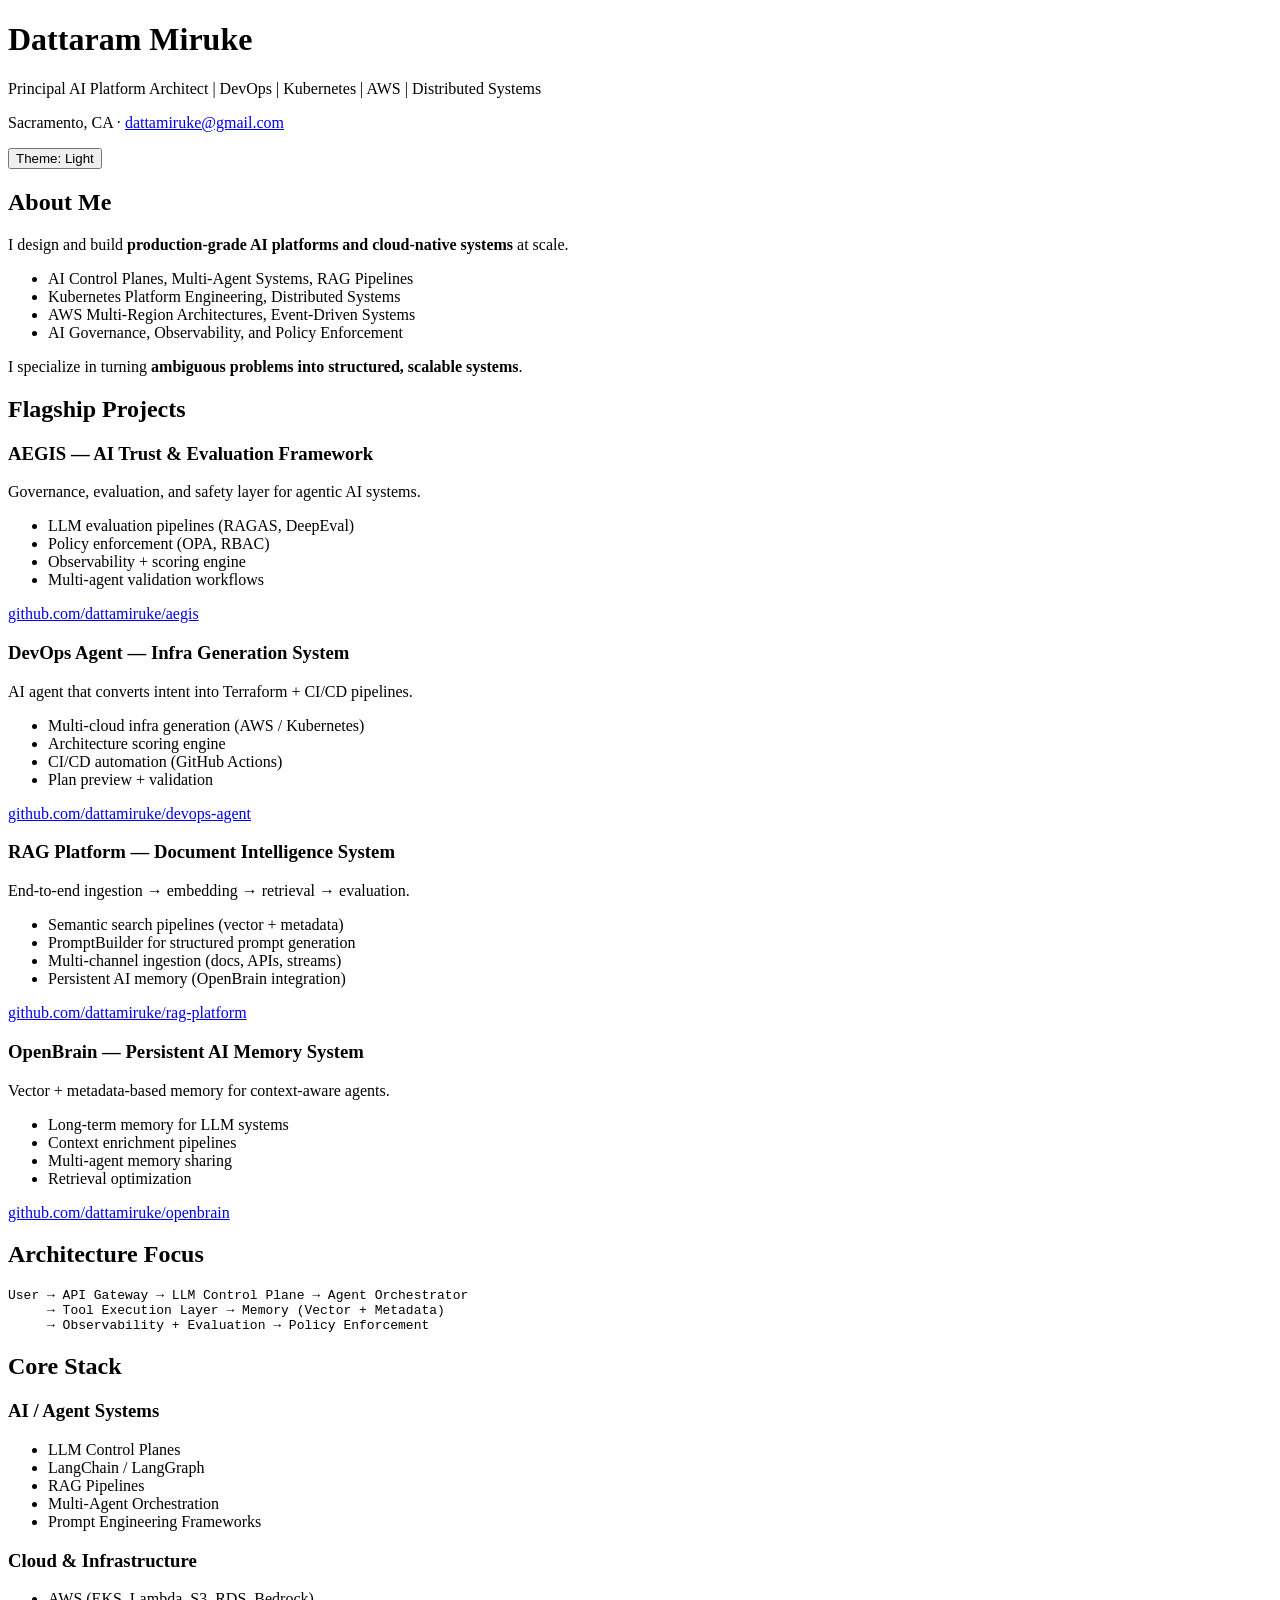
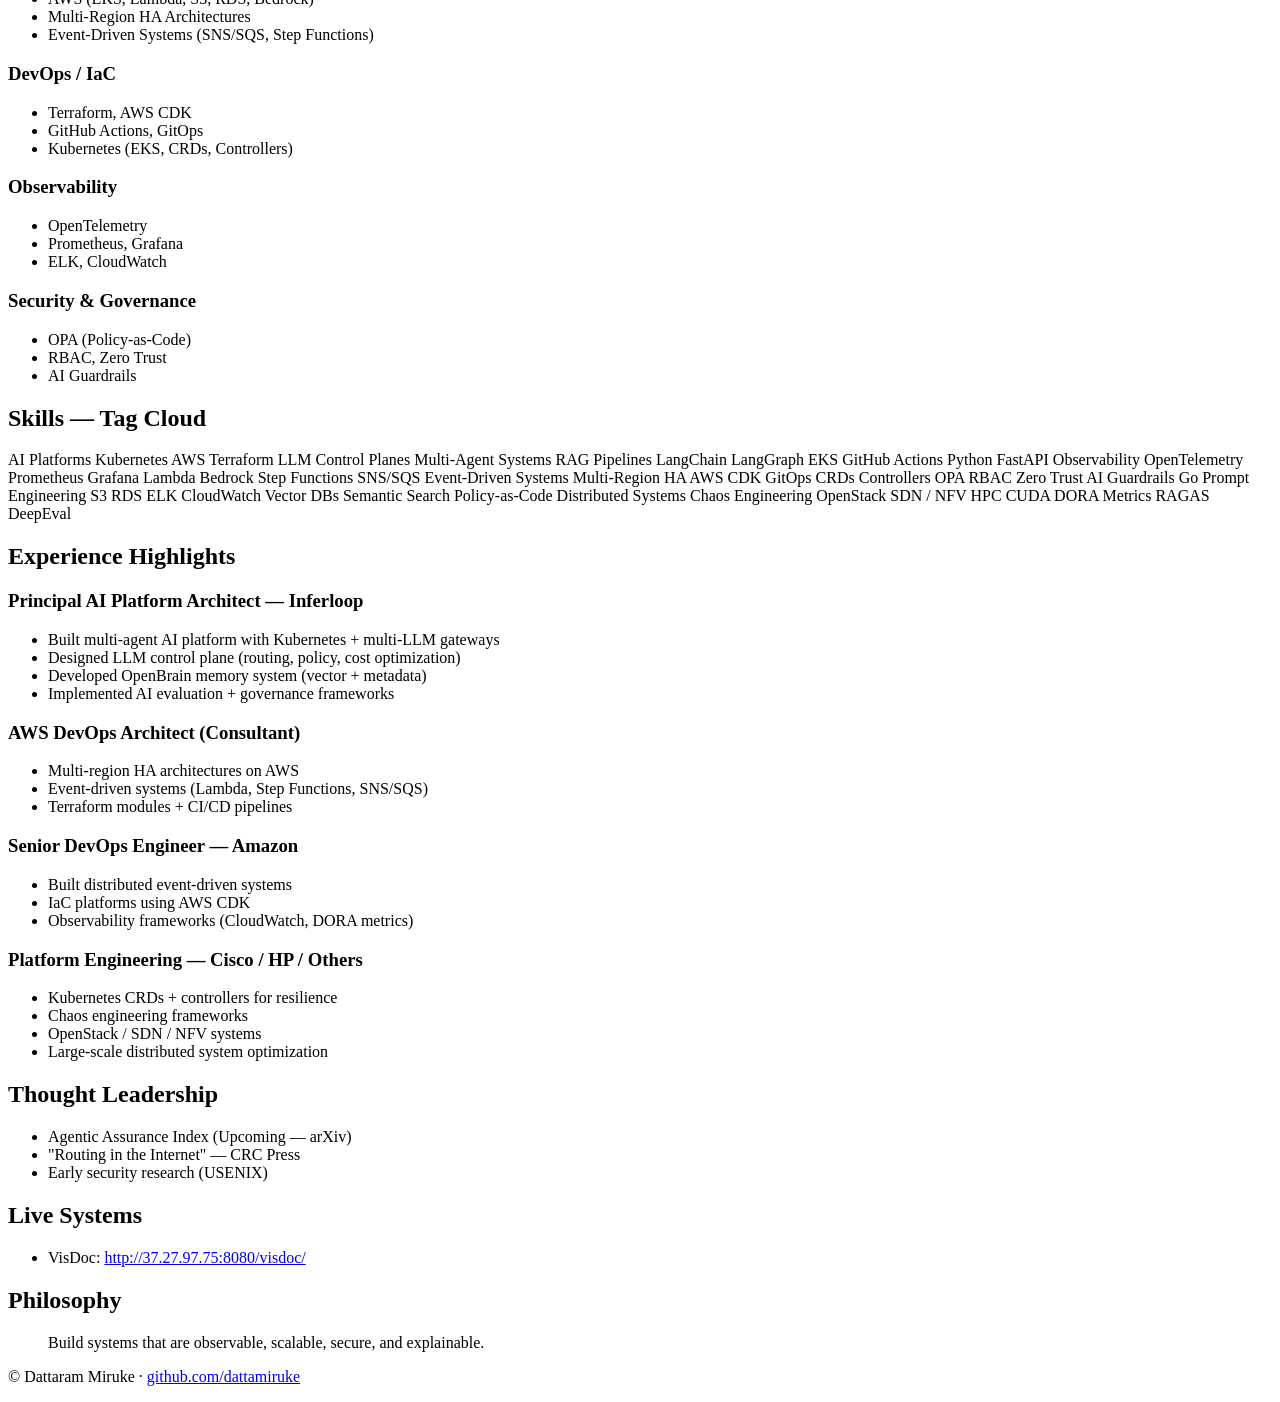
==== index.html @ d1ea4e61 "Fix GitHub username references (DattaramMiruke -> dattamiruke)" ====
<!DOCTYPE html>
<html lang="en">
<head>
  <meta charset="UTF-8">
  <meta name="viewport" content="width=device-width, initial-scale=1.0">
  <title>Dattaram Miruke — Principal AI Platform Architect</title>
  <link rel="stylesheet" href="style.css">
</head>
<body>

<header>
  <h1>Dattaram Miruke</h1>
  <p class="subtitle">Principal AI Platform Architect | DevOps | Kubernetes | AWS | Distributed Systems</p>
  <p class="meta">Sacramento, CA &middot; <a href="mailto:dattamiruke@gmail.com">dattamiruke@gmail.com</a></p>
  <button id="themeToggle" class="toggle" onclick="cycleTheme()">Theme: Light</button>
</header>

<section>
  <h2>About Me</h2>
  <p>
    I design and build <strong>production-grade AI platforms and cloud-native systems</strong> at scale.
  </p>
  <ul>
    <li>AI Control Planes, Multi-Agent Systems, RAG Pipelines</li>
    <li>Kubernetes Platform Engineering, Distributed Systems</li>
    <li>AWS Multi-Region Architectures, Event-Driven Systems</li>
    <li>AI Governance, Observability, and Policy Enforcement</li>
  </ul>
  <p>I specialize in turning <strong>ambiguous problems into structured, scalable systems</strong>.</p>
</section>

<section>
  <h2>Flagship Projects</h2>

  <article class="project">
    <h3>AEGIS — AI Trust &amp; Evaluation Framework</h3>
    <p>Governance, evaluation, and safety layer for agentic AI systems.</p>
    <ul>
      <li>LLM evaluation pipelines (RAGAS, DeepEval)</li>
      <li>Policy enforcement (OPA, RBAC)</li>
      <li>Observability + scoring engine</li>
      <li>Multi-agent validation workflows</li>
    </ul>
    <p><a href="https://github.com/dattamiruke/aegis">github.com/dattamiruke/aegis</a></p>
  </article>

  <article class="project">
    <h3>DevOps Agent — Infra Generation System</h3>
    <p>AI agent that converts intent into Terraform + CI/CD pipelines.</p>
    <ul>
      <li>Multi-cloud infra generation (AWS / Kubernetes)</li>
      <li>Architecture scoring engine</li>
      <li>CI/CD automation (GitHub Actions)</li>
      <li>Plan preview + validation</li>
    </ul>
    <p><a href="https://github.com/dattamiruke/devops-agent">github.com/dattamiruke/devops-agent</a></p>
  </article>

  <article class="project">
    <h3>RAG Platform — Document Intelligence System</h3>
    <p>End-to-end ingestion → embedding → retrieval → evaluation.</p>
    <ul>
      <li>Semantic search pipelines (vector + metadata)</li>
      <li>PromptBuilder for structured prompt generation</li>
      <li>Multi-channel ingestion (docs, APIs, streams)</li>
      <li>Persistent AI memory (OpenBrain integration)</li>
    </ul>
    <p><a href="https://github.com/dattamiruke/rag-platform">github.com/dattamiruke/rag-platform</a></p>
  </article>

  <article class="project">
    <h3>OpenBrain — Persistent AI Memory System</h3>
    <p>Vector + metadata-based memory for context-aware agents.</p>
    <ul>
      <li>Long-term memory for LLM systems</li>
      <li>Context enrichment pipelines</li>
      <li>Multi-agent memory sharing</li>
      <li>Retrieval optimization</li>
    </ul>
    <p><a href="https://github.com/dattamiruke/openbrain">github.com/dattamiruke/openbrain</a></p>
  </article>
</section>

<section>
  <h2>Architecture Focus</h2>
<pre>
User → API Gateway → LLM Control Plane → Agent Orchestrator
     → Tool Execution Layer → Memory (Vector + Metadata)
     → Observability + Evaluation → Policy Enforcement
</pre>
</section>

<section>
  <h2>Core Stack</h2>

  <h3>AI / Agent Systems</h3>
  <ul>
    <li>LLM Control Planes</li>
    <li>LangChain / LangGraph</li>
    <li>RAG Pipelines</li>
    <li>Multi-Agent Orchestration</li>
    <li>Prompt Engineering Frameworks</li>
  </ul>

  <h3>Cloud &amp; Infrastructure</h3>
  <ul>
    <li>AWS (EKS, Lambda, S3, RDS, Bedrock)</li>
    <li>Multi-Region HA Architectures</li>
    <li>Event-Driven Systems (SNS/SQS, Step Functions)</li>
  </ul>

  <h3>DevOps / IaC</h3>
  <ul>
    <li>Terraform, AWS CDK</li>
    <li>GitHub Actions, GitOps</li>
    <li>Kubernetes (EKS, CRDs, Controllers)</li>
  </ul>

  <h3>Observability</h3>
  <ul>
    <li>OpenTelemetry</li>
    <li>Prometheus, Grafana</li>
    <li>ELK, CloudWatch</li>
  </ul>

  <h3>Security &amp; Governance</h3>
  <ul>
    <li>OPA (Policy-as-Code)</li>
    <li>RBAC, Zero Trust</li>
    <li>AI Guardrails</li>
  </ul>
</section>

<section>
  <h2>Skills &mdash; Tag Cloud</h2>
  <div class="tag-cloud">
    <span class="tag tag-xl">AI Platforms</span>
    <span class="tag tag-xl">Kubernetes</span>
    <span class="tag tag-xl">AWS</span>
    <span class="tag tag-xl">Terraform</span>
    <span class="tag tag-xl">LLM Control Planes</span>

    <span class="tag tag-lg">Multi-Agent Systems</span>
    <span class="tag tag-lg">RAG Pipelines</span>
    <span class="tag tag-lg">LangChain</span>
    <span class="tag tag-lg">LangGraph</span>
    <span class="tag tag-lg">EKS</span>
    <span class="tag tag-lg">GitHub Actions</span>
    <span class="tag tag-lg">Python</span>
    <span class="tag tag-lg">FastAPI</span>
    <span class="tag tag-lg">Observability</span>
    <span class="tag tag-lg">OpenTelemetry</span>

    <span class="tag tag-md">Prometheus</span>
    <span class="tag tag-md">Grafana</span>
    <span class="tag tag-md">Lambda</span>
    <span class="tag tag-md">Bedrock</span>
    <span class="tag tag-md">Step Functions</span>
    <span class="tag tag-md">SNS/SQS</span>
    <span class="tag tag-md">Event-Driven Systems</span>
    <span class="tag tag-md">Multi-Region HA</span>
    <span class="tag tag-md">AWS CDK</span>
    <span class="tag tag-md">GitOps</span>
    <span class="tag tag-md">CRDs</span>
    <span class="tag tag-md">Controllers</span>
    <span class="tag tag-md">OPA</span>
    <span class="tag tag-md">RBAC</span>
    <span class="tag tag-md">Zero Trust</span>
    <span class="tag tag-md">AI Guardrails</span>
    <span class="tag tag-md">Go</span>
    <span class="tag tag-md">Prompt Engineering</span>

    <span class="tag tag-sm">S3</span>
    <span class="tag tag-sm">RDS</span>
    <span class="tag tag-sm">ELK</span>
    <span class="tag tag-sm">CloudWatch</span>
    <span class="tag tag-sm">Vector DBs</span>
    <span class="tag tag-sm">Semantic Search</span>
    <span class="tag tag-sm">Policy-as-Code</span>
    <span class="tag tag-sm">Distributed Systems</span>
    <span class="tag tag-sm">Chaos Engineering</span>
    <span class="tag tag-sm">OpenStack</span>
    <span class="tag tag-sm">SDN / NFV</span>
    <span class="tag tag-sm">HPC</span>
    <span class="tag tag-sm">CUDA</span>
    <span class="tag tag-sm">DORA Metrics</span>
    <span class="tag tag-sm">RAGAS</span>
    <span class="tag tag-sm">DeepEval</span>
  </div>
</section>

<section>
  <h2>Experience Highlights</h2>

  <h3>Principal AI Platform Architect — Inferloop</h3>
  <ul>
    <li>Built multi-agent AI platform with Kubernetes + multi-LLM gateways</li>
    <li>Designed LLM control plane (routing, policy, cost optimization)</li>
    <li>Developed OpenBrain memory system (vector + metadata)</li>
    <li>Implemented AI evaluation + governance frameworks</li>
  </ul>

  <h3>AWS DevOps Architect (Consultant)</h3>
  <ul>
    <li>Multi-region HA architectures on AWS</li>
    <li>Event-driven systems (Lambda, Step Functions, SNS/SQS)</li>
    <li>Terraform modules + CI/CD pipelines</li>
  </ul>

  <h3>Senior DevOps Engineer — Amazon</h3>
  <ul>
    <li>Built distributed event-driven systems</li>
    <li>IaC platforms using AWS CDK</li>
    <li>Observability frameworks (CloudWatch, DORA metrics)</li>
  </ul>

  <h3>Platform Engineering — Cisco / HP / Others</h3>
  <ul>
    <li>Kubernetes CRDs + controllers for resilience</li>
    <li>Chaos engineering frameworks</li>
    <li>OpenStack / SDN / NFV systems</li>
    <li>Large-scale distributed system optimization</li>
  </ul>
</section>

<section>
  <h2>Thought Leadership</h2>
  <ul>
    <li>Agentic Assurance Index (Upcoming — arXiv)</li>
    <li>"Routing in the Internet" — CRC Press</li>
    <li>Early security research (USENIX)</li>
  </ul>
</section>

<section>
  <h2>Live Systems</h2>
  <ul>
    <li>VisDoc: <a href="http://37.27.97.75:8080/visdoc/" target="_blank" rel="noopener">http://37.27.97.75:8080/visdoc/</a></li>
  </ul>
</section>

<section>
  <h2>Philosophy</h2>
  <blockquote>
    Build systems that are observable, scalable, secure, and explainable.
  </blockquote>
</section>

<footer>
  <p>&copy; Dattaram Miruke &middot; <a href="https://github.com/dattamiruke">github.com/dattamiruke</a></p>
</footer>

<script>
  const themes = ["light", "white", "dark"];
  const labels = { light: "Theme: Light", white: "Theme: White", dark: "Theme: Dark" };
  let idx = 0;

  function applyTheme(name) {
    document.body.classList.remove("theme-light", "theme-white", "theme-dark", "dark");
    document.body.classList.add("theme-" + name);
    if (name === "dark") document.body.classList.add("dark");
    document.getElementById("themeToggle").textContent = labels[name];
  }

  function cycleTheme() {
    idx = (idx + 1) % themes.length;
    applyTheme(themes[idx]);
  }

  applyTheme(themes[idx]);
</script>

</body>
</html>
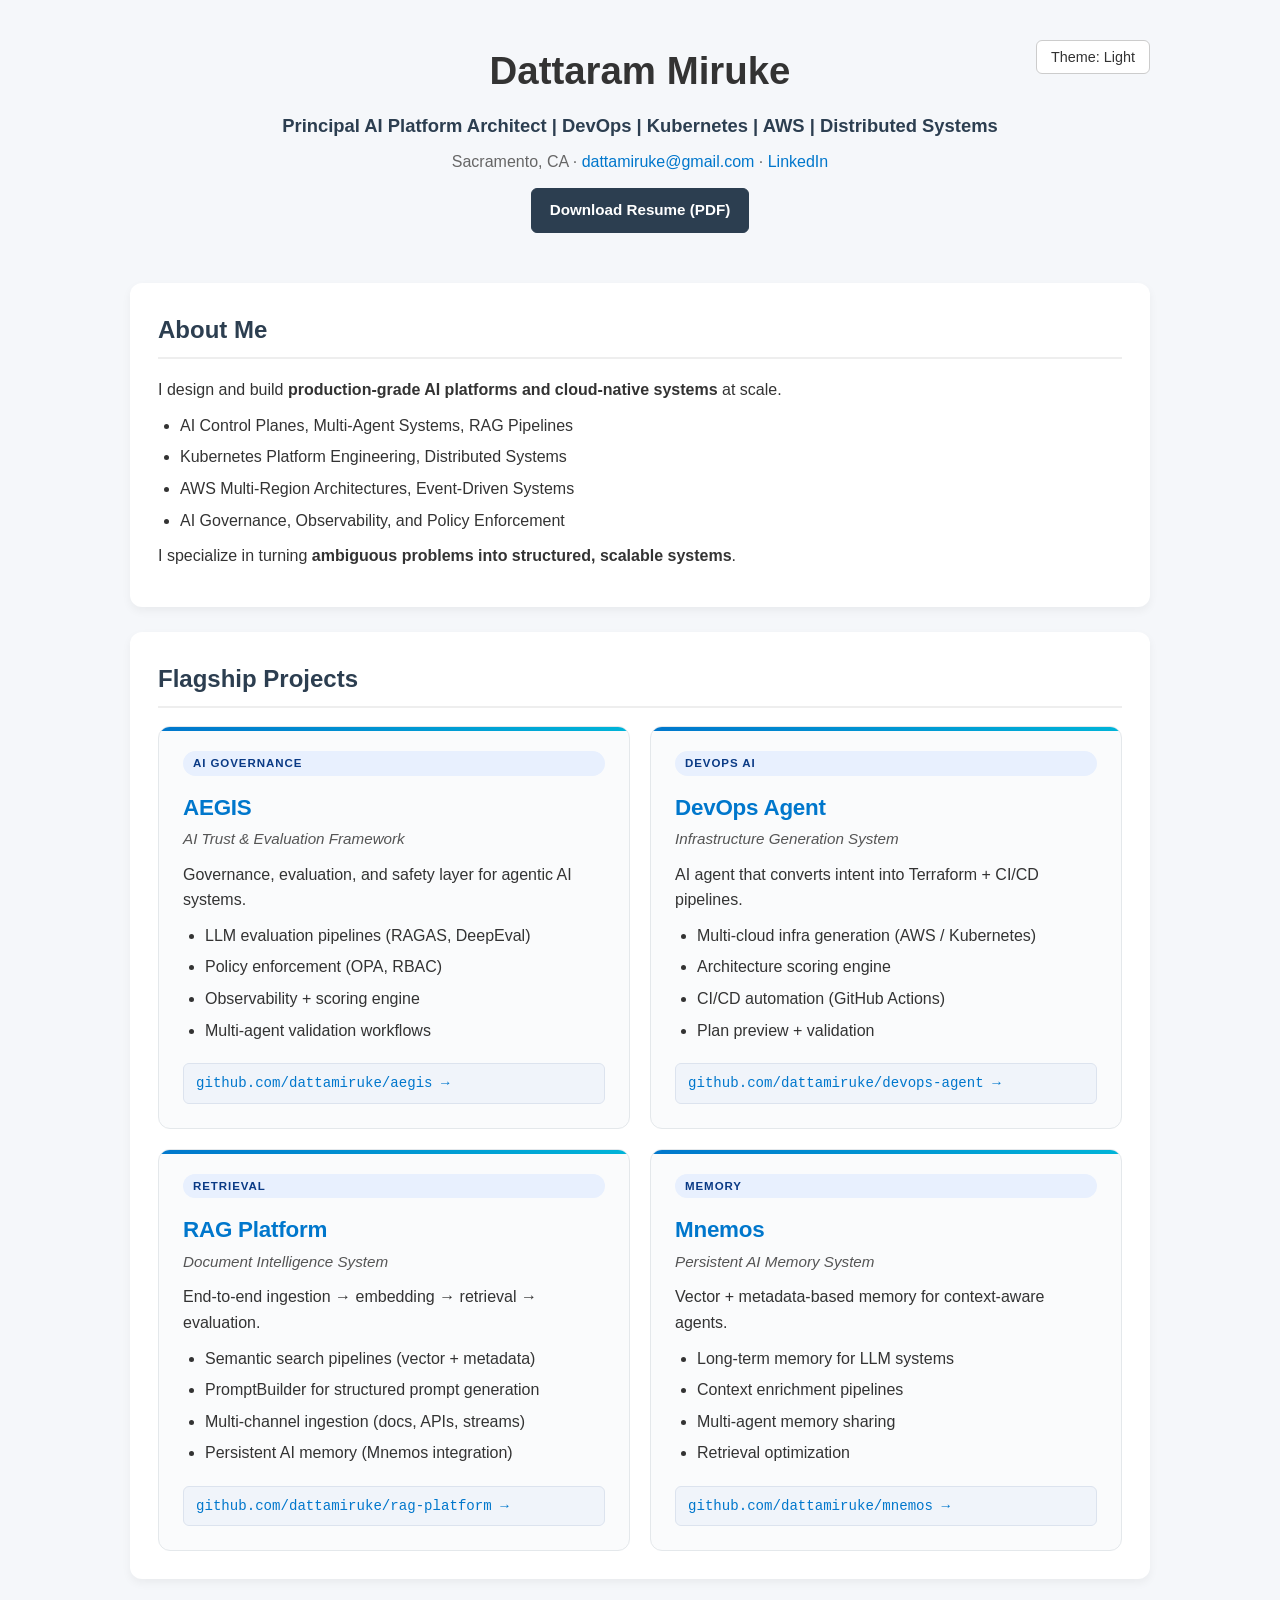
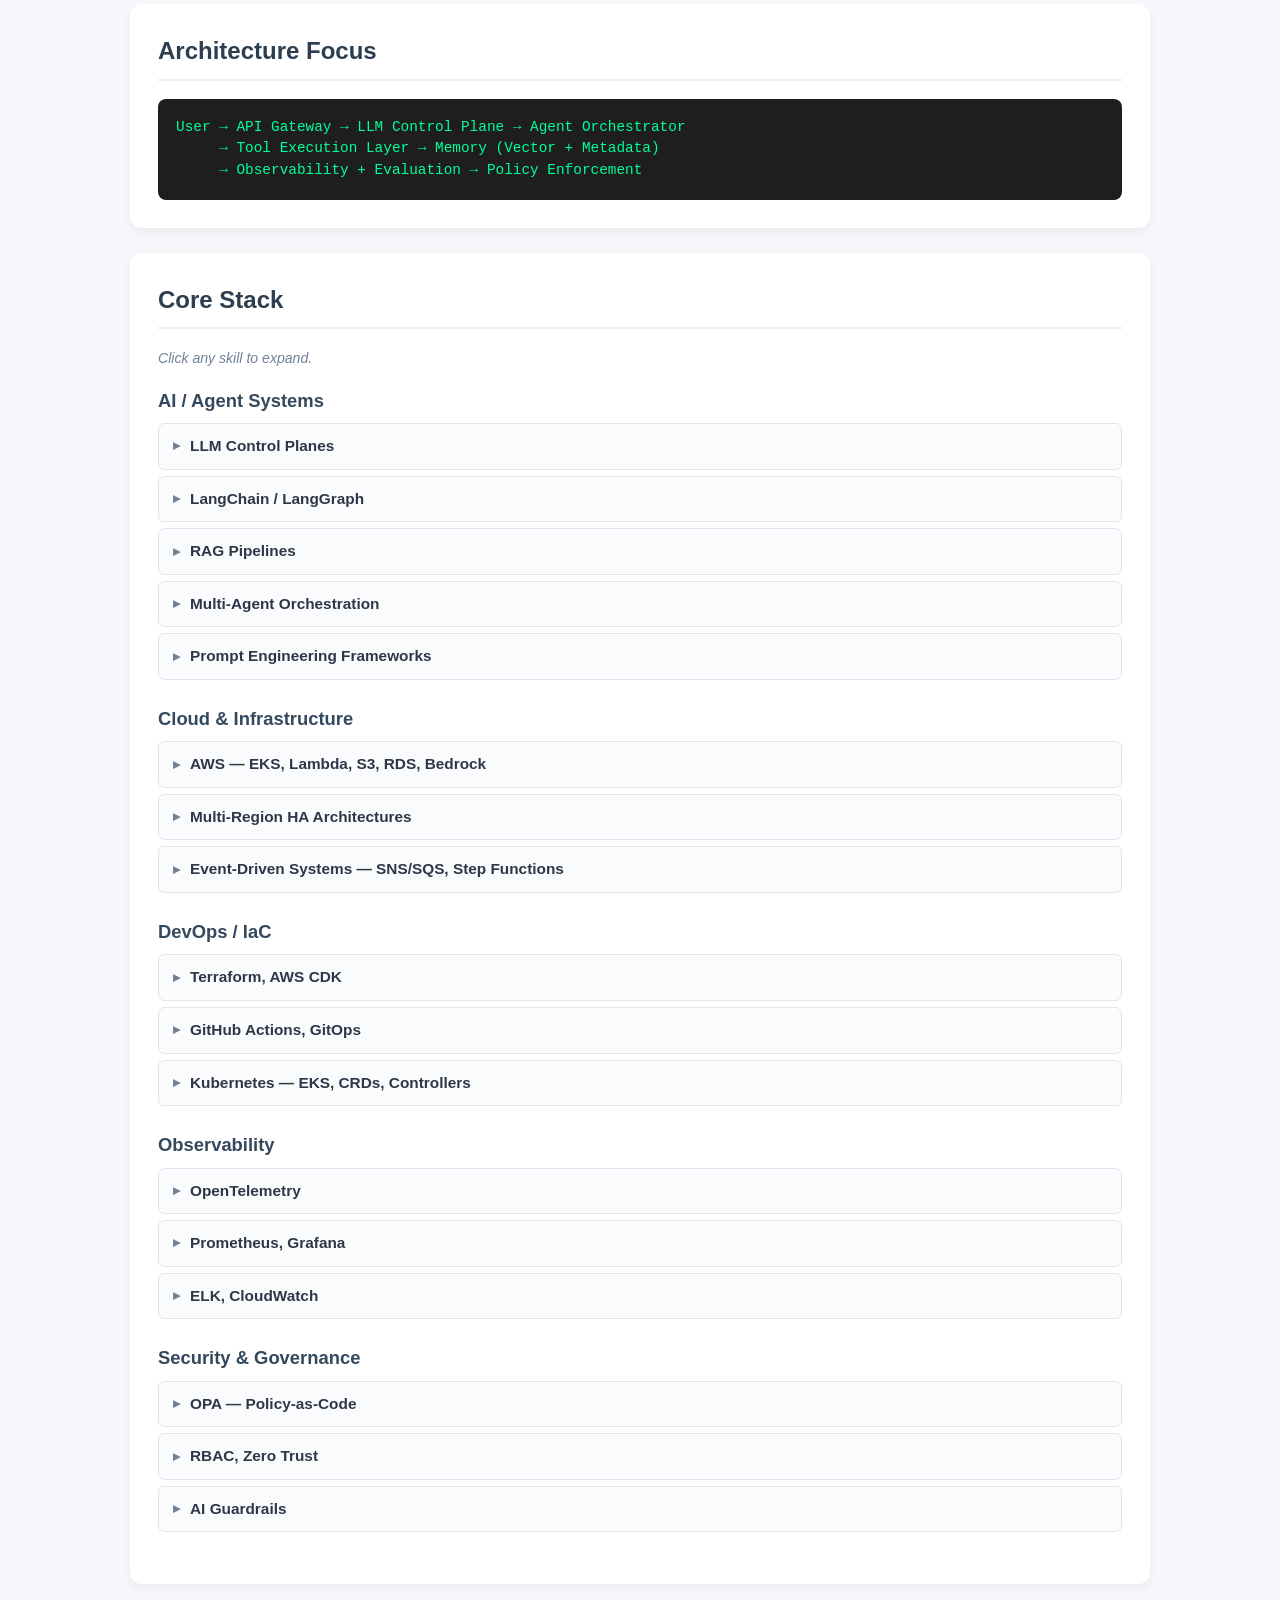
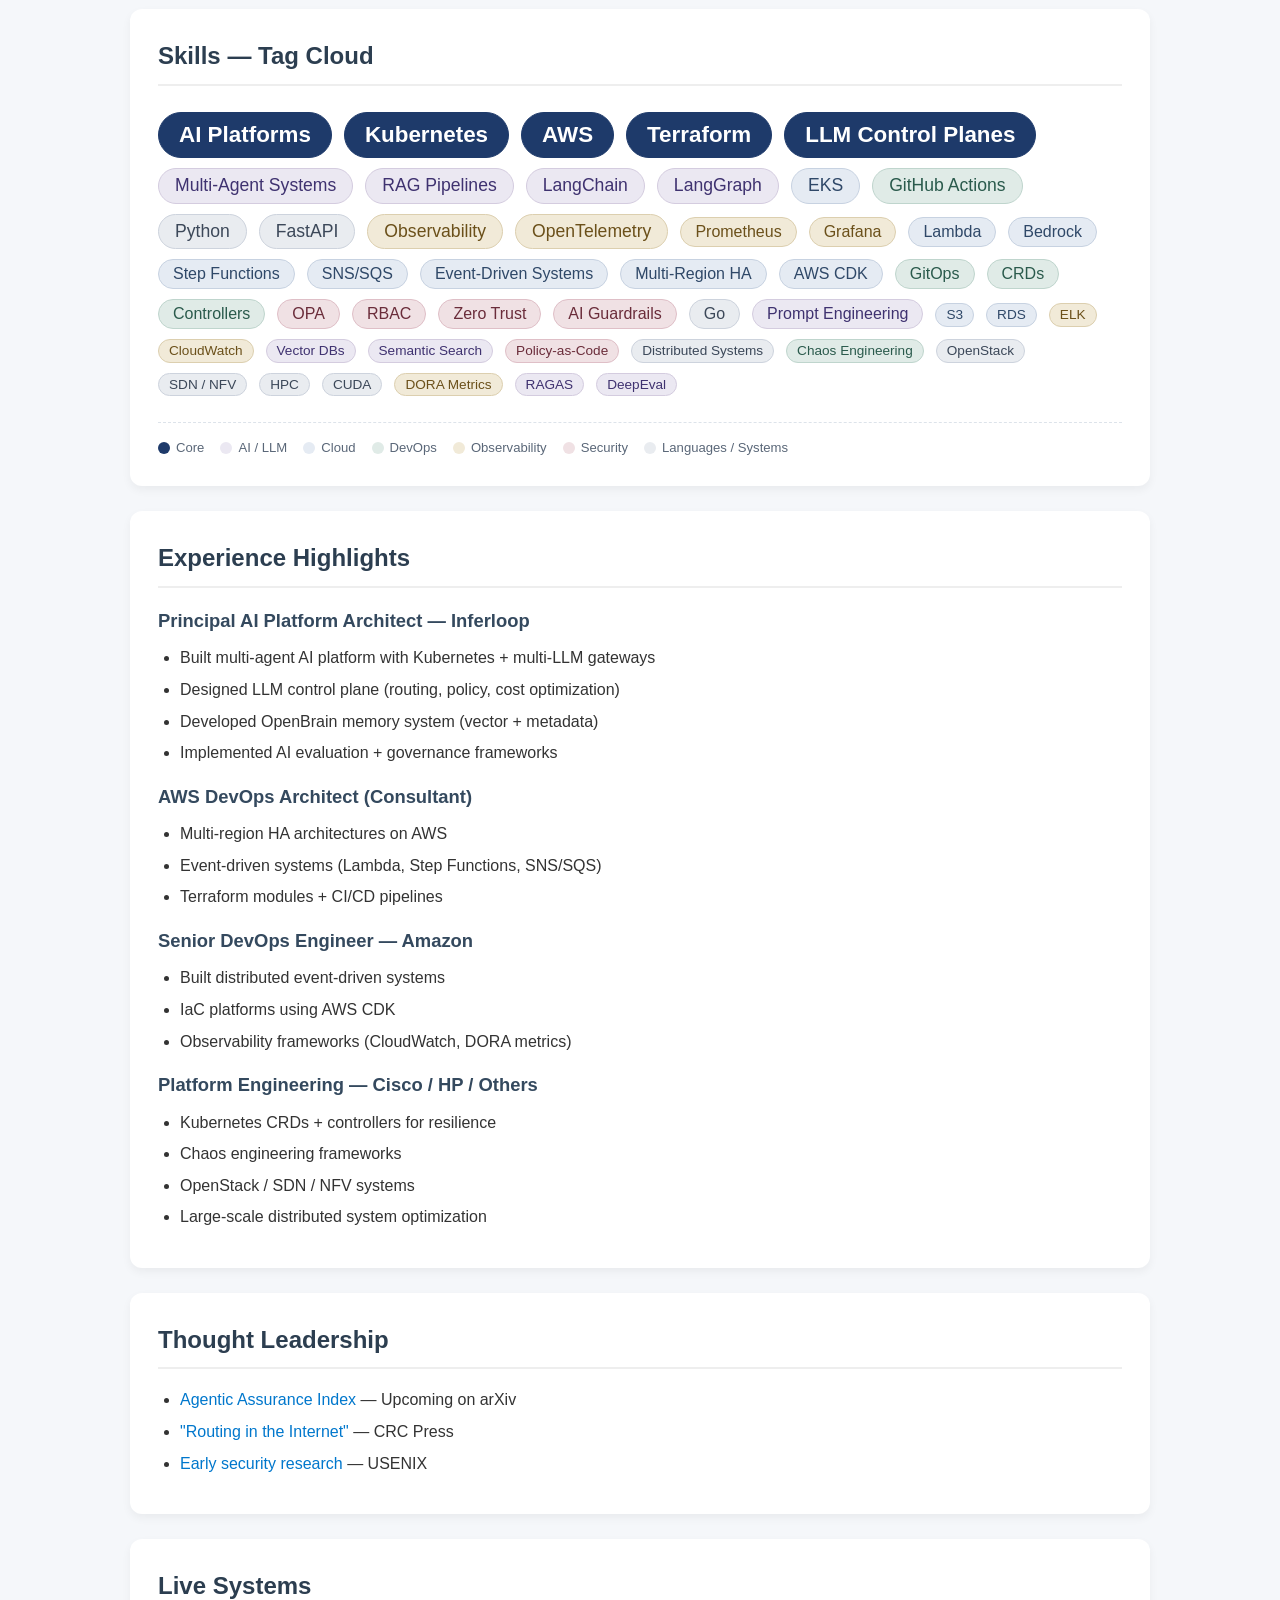
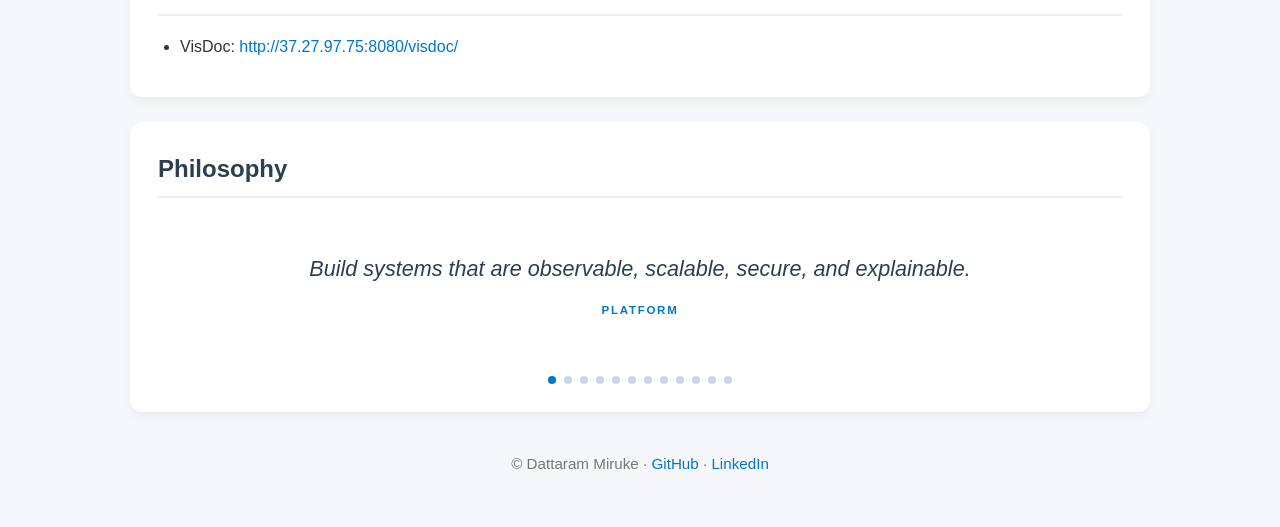
==== commit dc0ecc6c: "Add nested click-to-expand Core Stack, resume download, preview drafts - Rebuild Core Stack as <deta" ====
--- a/index.html
+++ b/index.html
@@ -11,7 +11,8 @@
 <header>
   <h1>Dattaram Miruke</h1>
   <p class="subtitle">Principal AI Platform Architect | DevOps | Kubernetes | AWS | Distributed Systems</p>
-  <p class="meta">Sacramento, CA &middot; <a href="mailto:dattamiruke@gmail.com">dattamiruke@gmail.com</a></p>
+  <p class="meta">Sacramento, CA &middot; <a href="mailto:dattamiruke@gmail.com">dattamiruke@gmail.com</a> &middot; <a href="https://www.linkedin.com/in/dattamiruke/" target="_blank" rel="noopener">LinkedIn</a></p>
+  <p class="resume-download"><a href="assets/pdf/original.pdf" download="Dattaram-Miruke-Resume.pdf" class="resume-btn">Download Resume (PDF)</a></p>
   <button id="themeToggle" class="toggle" onclick="cycleTheme()">Theme: Light</button>
 </header>
 
@@ -31,54 +32,65 @@
 
 <section>
   <h2>Flagship Projects</h2>
-
-  <article class="project">
-    <h3>AEGIS — AI Trust &amp; Evaluation Framework</h3>
-    <p>Governance, evaluation, and safety layer for agentic AI systems.</p>
-    <ul>
-      <li>LLM evaluation pipelines (RAGAS, DeepEval)</li>
-      <li>Policy enforcement (OPA, RBAC)</li>
-      <li>Observability + scoring engine</li>
-      <li>Multi-agent validation workflows</li>
-    </ul>
-    <p><a href="https://github.com/dattamiruke/aegis">github.com/dattamiruke/aegis</a></p>
-  </article>
-
-  <article class="project">
-    <h3>DevOps Agent — Infra Generation System</h3>
-    <p>AI agent that converts intent into Terraform + CI/CD pipelines.</p>
-    <ul>
-      <li>Multi-cloud infra generation (AWS / Kubernetes)</li>
-      <li>Architecture scoring engine</li>
-      <li>CI/CD automation (GitHub Actions)</li>
-      <li>Plan preview + validation</li>
-    </ul>
-    <p><a href="https://github.com/dattamiruke/devops-agent">github.com/dattamiruke/devops-agent</a></p>
-  </article>
-
-  <article class="project">
-    <h3>RAG Platform — Document Intelligence System</h3>
-    <p>End-to-end ingestion → embedding → retrieval → evaluation.</p>
-    <ul>
-      <li>Semantic search pipelines (vector + metadata)</li>
-      <li>PromptBuilder for structured prompt generation</li>
-      <li>Multi-channel ingestion (docs, APIs, streams)</li>
-      <li>Persistent AI memory (OpenBrain integration)</li>
-    </ul>
-    <p><a href="https://github.com/dattamiruke/rag-platform">github.com/dattamiruke/rag-platform</a></p>
-  </article>
-
-  <article class="project">
-    <h3>OpenBrain — Persistent AI Memory System</h3>
-    <p>Vector + metadata-based memory for context-aware agents.</p>
-    <ul>
-      <li>Long-term memory for LLM systems</li>
-      <li>Context enrichment pipelines</li>
-      <li>Multi-agent memory sharing</li>
-      <li>Retrieval optimization</li>
-    </ul>
-    <p><a href="https://github.com/dattamiruke/openbrain">github.com/dattamiruke/openbrain</a></p>
-  </article>
+  <div class="projects-grid">
+
+    <article class="project">
+      <span class="project-tag">AI Governance</span>
+      <h3>AEGIS</h3>
+      <p class="project-tagline">AI Trust &amp; Evaluation Framework</p>
+      <p>Governance, evaluation, and safety layer for agentic AI systems.</p>
+      <ul>
+        <li>LLM evaluation pipelines (RAGAS, DeepEval)</li>
+        <li>Policy enforcement (OPA, RBAC)</li>
+        <li>Observability + scoring engine</li>
+        <li>Multi-agent validation workflows</li>
+      </ul>
+      <a class="project-link" href="https://github.com/dattamiruke/aegis" target="_blank" rel="noopener">github.com/dattamiruke/aegis &rarr;</a>
+    </article>
+
+    <article class="project">
+      <span class="project-tag">DevOps AI</span>
+      <h3>DevOps Agent</h3>
+      <p class="project-tagline">Infrastructure Generation System</p>
+      <p>AI agent that converts intent into Terraform + CI/CD pipelines.</p>
+      <ul>
+        <li>Multi-cloud infra generation (AWS / Kubernetes)</li>
+        <li>Architecture scoring engine</li>
+        <li>CI/CD automation (GitHub Actions)</li>
+        <li>Plan preview + validation</li>
+      </ul>
+      <a class="project-link" href="https://github.com/dattamiruke/devops-agent" target="_blank" rel="noopener">github.com/dattamiruke/devops-agent &rarr;</a>
+    </article>
+
+    <article class="project">
+      <span class="project-tag">Retrieval</span>
+      <h3>RAG Platform</h3>
+      <p class="project-tagline">Document Intelligence System</p>
+      <p>End-to-end ingestion &rarr; embedding &rarr; retrieval &rarr; evaluation.</p>
+      <ul>
+        <li>Semantic search pipelines (vector + metadata)</li>
+        <li>PromptBuilder for structured prompt generation</li>
+        <li>Multi-channel ingestion (docs, APIs, streams)</li>
+        <li>Persistent AI memory (Mnemos integration)</li>
+      </ul>
+      <a class="project-link" href="https://github.com/dattamiruke/rag-platform" target="_blank" rel="noopener">github.com/dattamiruke/rag-platform &rarr;</a>
+    </article>
+
+    <article class="project">
+      <span class="project-tag">Memory</span>
+      <h3>Mnemos</h3>
+      <p class="project-tagline">Persistent AI Memory System</p>
+      <p>Vector + metadata-based memory for context-aware agents.</p>
+      <ul>
+        <li>Long-term memory for LLM systems</li>
+        <li>Context enrichment pipelines</li>
+        <li>Multi-agent memory sharing</li>
+        <li>Retrieval optimization</li>
+      </ul>
+      <a class="project-link" href="https://github.com/dattamiruke/mnemos" target="_blank" rel="noopener">github.com/dattamiruke/mnemos &rarr;</a>
+    </article>
+
+  </div>
 </section>
 
 <section>
@@ -92,100 +104,196 @@
 
 <section>
   <h2>Core Stack</h2>
-
-  <h3>AI / Agent Systems</h3>
-  <ul>
-    <li>LLM Control Planes</li>
-    <li>LangChain / LangGraph</li>
-    <li>RAG Pipelines</li>
-    <li>Multi-Agent Orchestration</li>
-    <li>Prompt Engineering Frameworks</li>
-  </ul>
-
-  <h3>Cloud &amp; Infrastructure</h3>
-  <ul>
-    <li>AWS (EKS, Lambda, S3, RDS, Bedrock)</li>
-    <li>Multi-Region HA Architectures</li>
-    <li>Event-Driven Systems (SNS/SQS, Step Functions)</li>
-  </ul>
-
-  <h3>DevOps / IaC</h3>
-  <ul>
-    <li>Terraform, AWS CDK</li>
-    <li>GitHub Actions, GitOps</li>
-    <li>Kubernetes (EKS, CRDs, Controllers)</li>
-  </ul>
-
-  <h3>Observability</h3>
-  <ul>
-    <li>OpenTelemetry</li>
-    <li>Prometheus, Grafana</li>
-    <li>ELK, CloudWatch</li>
-  </ul>
-
-  <h3>Security &amp; Governance</h3>
-  <ul>
-    <li>OPA (Policy-as-Code)</li>
-    <li>RBAC, Zero Trust</li>
-    <li>AI Guardrails</li>
-  </ul>
+  <p class="stack-hint">Click any skill to expand.</p>
+
+  <div class="stack-group">
+    <h3>AI / Agent Systems</h3>
+    <details class="skill">
+      <summary>LLM Control Planes</summary>
+      <div class="skill-body">
+        Central routing, policy, and cost-optimization layer that sits in front of multiple LLM providers. Handles model selection, fallbacks, rate limits, auth, prompt/response logging, and per-tenant quotas — turning a collection of model APIs into a governed platform surface.
+      </div>
+    </details>
+    <details class="skill">
+      <summary>LangChain / LangGraph</summary>
+      <div class="skill-body">
+        Frameworks for composing LLM-powered applications. LangChain provides chains, tools, retrievers, and memory primitives. LangGraph layers a graph-based state machine on top — enabling cycles, branching, and multi-agent flows that plain chains cannot express cleanly.
+      </div>
+    </details>
+    <details class="skill">
+      <summary>RAG Pipelines</summary>
+      <div class="skill-body">
+        Retrieval-Augmented Generation: ingest documents, chunk, embed, store in a vector DB (+ metadata index), retrieve top-k at query time, and feed into the prompt. Ends with evaluation (RAGAS, DeepEval) on faithfulness, answer relevance, and context precision.
+      </div>
+    </details>
+    <details class="skill">
+      <summary>Multi-Agent Orchestration</summary>
+      <div class="skill-body">
+        Coordinating multiple specialized agents (e.g. planner, executor, critic, evaluator) around a shared task. Requires routing, message passing, shared/scoped memory, tool permissions, and deterministic handoff — plus guardrails so one misbehaving agent doesn't blow up the workflow.
+      </div>
+    </details>
+    <details class="skill">
+      <summary>Prompt Engineering Frameworks</summary>
+      <div class="skill-body">
+        Structured prompt composition: templates, few-shot example libraries, role/system prompt separation, output-schema enforcement (JSON mode, function calling), and regression testing of prompts like code — so prompt changes don't silently degrade production quality.
+      </div>
+    </details>
+  </div>
+
+  <div class="stack-group">
+    <h3>Cloud &amp; Infrastructure</h3>
+    <details class="skill">
+      <summary>AWS — EKS, Lambda, S3, RDS, Bedrock</summary>
+      <div class="skill-body">
+        Core AWS surface: EKS for Kubernetes control plane, Lambda for event-driven compute, S3 for durable object storage, RDS for managed relational DBs, and Bedrock as the managed-LLM entrypoint for foundation models (Claude, Llama, Titan).
+      </div>
+    </details>
+    <details class="skill">
+      <summary>Multi-Region HA Architectures</summary>
+      <div class="skill-body">
+        Active-active and active-passive deployments spanning multiple AWS regions. Covers cross-region replication (S3, RDS, DynamoDB global tables), Route53 failover, regional isolation of blast radius, and DR runbooks that are rehearsed, not just documented.
+      </div>
+    </details>
+    <details class="skill">
+      <summary>Event-Driven Systems — SNS/SQS, Step Functions</summary>
+      <div class="skill-body">
+        Asynchronous workflows: SNS for pub/sub fan-out, SQS for durable decoupling + retries + DLQs, Step Functions for long-running state machines. Turns synchronous RPC chains into resilient pipelines where each stage can fail and be replayed independently.
+      </div>
+    </details>
+  </div>
+
+  <div class="stack-group">
+    <h3>DevOps / IaC</h3>
+    <details class="skill">
+      <summary>Terraform, AWS CDK</summary>
+      <div class="skill-body">
+        Declarative infrastructure-as-code. Terraform for multi-cloud / provider-agnostic work with state management and reusable modules. AWS CDK for AWS-native workflows that benefit from a real programming language (Python/TypeScript) and higher-level constructs.
+      </div>
+    </details>
+    <details class="skill">
+      <summary>GitHub Actions, GitOps</summary>
+      <div class="skill-body">
+        CI/CD pipelines defined as YAML next to the code. GitOps takes this further — cluster/infra state is continuously reconciled against what's in Git (ArgoCD, Flux), so the repo is the source of truth and rollbacks are just git reverts.
+      </div>
+    </details>
+    <details class="skill">
+      <summary>Kubernetes — EKS, CRDs, Controllers</summary>
+      <div class="skill-body">
+        Container orchestration plus the operator pattern: Custom Resource Definitions extend the K8s API, and controllers watch those resources and drive the world toward declared state. The cleanest way to encode platform logic inside the cluster itself.
+      </div>
+    </details>
+  </div>
+
+  <div class="stack-group">
+    <h3>Observability</h3>
+    <details class="skill">
+      <summary>OpenTelemetry</summary>
+      <div class="skill-body">
+        Vendor-neutral instrumentation standard for traces, metrics, and logs. SDKs emit data in a common format; the collector routes it to any backend (Prometheus, Jaeger, Datadog, CloudWatch). Breaks the lock-in between application code and observability vendor.
+      </div>
+    </details>
+    <details class="skill">
+      <summary>Prometheus, Grafana</summary>
+      <div class="skill-body">
+        Prometheus pulls and stores time-series metrics with a powerful query language (PromQL). Grafana sits on top for dashboards, alerting, and visual exploration. The de-facto open-source monitoring pair for Kubernetes and cloud-native workloads.
+      </div>
+    </details>
+    <details class="skill">
+      <summary>ELK, CloudWatch</summary>
+      <div class="skill-body">
+        ELK (Elasticsearch + Logstash + Kibana) for searchable, structured log aggregation across many services. CloudWatch for AWS-native metrics, logs, and alarms tightly integrated with every AWS service. Often run side-by-side — one for apps, one for infra.
+      </div>
+    </details>
+  </div>
+
+  <div class="stack-group">
+    <h3>Security &amp; Governance</h3>
+    <details class="skill">
+      <summary>OPA — Policy-as-Code</summary>
+      <div class="skill-body">
+        Open Policy Agent: a general-purpose policy engine that evaluates Rego rules. Decouples authorization logic from application code so the same policies enforce K8s admission, API authorization, and Terraform plan checks — policy becomes a versioned artifact.
+      </div>
+    </details>
+    <details class="skill">
+      <summary>RBAC, Zero Trust</summary>
+      <div class="skill-body">
+        RBAC — access tied to roles and bindings, enforced at every API boundary. Zero Trust — drop the network perimeter assumption; every request is authenticated, authorized, and encrypted regardless of origin. Identity becomes the new perimeter.
+      </div>
+    </details>
+    <details class="skill">
+      <summary>AI Guardrails</summary>
+      <div class="skill-body">
+        Input and output controls around LLM calls: prompt-injection defense, PII redaction, content policy filters, hallucination / groundedness checks, and refusal handling. The "hard edges" that make an otherwise-stochastic model safe to put in front of users.
+      </div>
+    </details>
+  </div>
+
 </section>
 
 <section>
   <h2>Skills &mdash; Tag Cloud</h2>
   <div class="tag-cloud">
-    <span class="tag tag-xl">AI Platforms</span>
-    <span class="tag tag-xl">Kubernetes</span>
-    <span class="tag tag-xl">AWS</span>
-    <span class="tag tag-xl">Terraform</span>
-    <span class="tag tag-xl">LLM Control Planes</span>
-
-    <span class="tag tag-lg">Multi-Agent Systems</span>
-    <span class="tag tag-lg">RAG Pipelines</span>
-    <span class="tag tag-lg">LangChain</span>
-    <span class="tag tag-lg">LangGraph</span>
-    <span class="tag tag-lg">EKS</span>
-    <span class="tag tag-lg">GitHub Actions</span>
-    <span class="tag tag-lg">Python</span>
-    <span class="tag tag-lg">FastAPI</span>
-    <span class="tag tag-lg">Observability</span>
-    <span class="tag tag-lg">OpenTelemetry</span>
-
-    <span class="tag tag-md">Prometheus</span>
-    <span class="tag tag-md">Grafana</span>
-    <span class="tag tag-md">Lambda</span>
-    <span class="tag tag-md">Bedrock</span>
-    <span class="tag tag-md">Step Functions</span>
-    <span class="tag tag-md">SNS/SQS</span>
-    <span class="tag tag-md">Event-Driven Systems</span>
-    <span class="tag tag-md">Multi-Region HA</span>
-    <span class="tag tag-md">AWS CDK</span>
-    <span class="tag tag-md">GitOps</span>
-    <span class="tag tag-md">CRDs</span>
-    <span class="tag tag-md">Controllers</span>
-    <span class="tag tag-md">OPA</span>
-    <span class="tag tag-md">RBAC</span>
-    <span class="tag tag-md">Zero Trust</span>
-    <span class="tag tag-md">AI Guardrails</span>
-    <span class="tag tag-md">Go</span>
-    <span class="tag tag-md">Prompt Engineering</span>
-
-    <span class="tag tag-sm">S3</span>
-    <span class="tag tag-sm">RDS</span>
-    <span class="tag tag-sm">ELK</span>
-    <span class="tag tag-sm">CloudWatch</span>
-    <span class="tag tag-sm">Vector DBs</span>
-    <span class="tag tag-sm">Semantic Search</span>
-    <span class="tag tag-sm">Policy-as-Code</span>
-    <span class="tag tag-sm">Distributed Systems</span>
-    <span class="tag tag-sm">Chaos Engineering</span>
-    <span class="tag tag-sm">OpenStack</span>
-    <span class="tag tag-sm">SDN / NFV</span>
-    <span class="tag tag-sm">HPC</span>
-    <span class="tag tag-sm">CUDA</span>
-    <span class="tag tag-sm">DORA Metrics</span>
-    <span class="tag tag-sm">RAGAS</span>
-    <span class="tag tag-sm">DeepEval</span>
+    <span class="tag tag-xl cat-core">AI Platforms</span>
+    <span class="tag tag-xl cat-core">Kubernetes</span>
+    <span class="tag tag-xl cat-core">AWS</span>
+    <span class="tag tag-xl cat-core">Terraform</span>
+    <span class="tag tag-xl cat-core">LLM Control Planes</span>
+
+    <span class="tag tag-lg cat-ai">Multi-Agent Systems</span>
+    <span class="tag tag-lg cat-ai">RAG Pipelines</span>
+    <span class="tag tag-lg cat-ai">LangChain</span>
+    <span class="tag tag-lg cat-ai">LangGraph</span>
+    <span class="tag tag-lg cat-cloud">EKS</span>
+    <span class="tag tag-lg cat-devops">GitHub Actions</span>
+    <span class="tag tag-lg cat-lang">Python</span>
+    <span class="tag tag-lg cat-lang">FastAPI</span>
+    <span class="tag tag-lg cat-obs">Observability</span>
+    <span class="tag tag-lg cat-obs">OpenTelemetry</span>
+
+    <span class="tag tag-md cat-obs">Prometheus</span>
+    <span class="tag tag-md cat-obs">Grafana</span>
+    <span class="tag tag-md cat-cloud">Lambda</span>
+    <span class="tag tag-md cat-cloud">Bedrock</span>
+    <span class="tag tag-md cat-cloud">Step Functions</span>
+    <span class="tag tag-md cat-cloud">SNS/SQS</span>
+    <span class="tag tag-md cat-cloud">Event-Driven Systems</span>
+    <span class="tag tag-md cat-cloud">Multi-Region HA</span>
+    <span class="tag tag-md cat-cloud">AWS CDK</span>
+    <span class="tag tag-md cat-devops">GitOps</span>
+    <span class="tag tag-md cat-devops">CRDs</span>
+    <span class="tag tag-md cat-devops">Controllers</span>
+    <span class="tag tag-md cat-security">OPA</span>
+    <span class="tag tag-md cat-security">RBAC</span>
+    <span class="tag tag-md cat-security">Zero Trust</span>
+    <span class="tag tag-md cat-security">AI Guardrails</span>
+    <span class="tag tag-md cat-lang">Go</span>
+    <span class="tag tag-md cat-ai">Prompt Engineering</span>
+
+    <span class="tag tag-sm cat-cloud">S3</span>
+    <span class="tag tag-sm cat-cloud">RDS</span>
+    <span class="tag tag-sm cat-obs">ELK</span>
+    <span class="tag tag-sm cat-obs">CloudWatch</span>
+    <span class="tag tag-sm cat-ai">Vector DBs</span>
+    <span class="tag tag-sm cat-ai">Semantic Search</span>
+    <span class="tag tag-sm cat-security">Policy-as-Code</span>
+    <span class="tag tag-sm cat-lang">Distributed Systems</span>
+    <span class="tag tag-sm cat-devops">Chaos Engineering</span>
+    <span class="tag tag-sm cat-lang">OpenStack</span>
+    <span class="tag tag-sm cat-lang">SDN / NFV</span>
+    <span class="tag tag-sm cat-lang">HPC</span>
+    <span class="tag tag-sm cat-lang">CUDA</span>
+    <span class="tag tag-sm cat-obs">DORA Metrics</span>
+    <span class="tag tag-sm cat-ai">RAGAS</span>
+    <span class="tag tag-sm cat-ai">DeepEval</span>
+  </div>
+  <div class="tag-legend">
+    <span class="legend-item"><span class="legend-dot cat-core"></span> Core</span>
+    <span class="legend-item"><span class="legend-dot cat-ai"></span> AI / LLM</span>
+    <span class="legend-item"><span class="legend-dot cat-cloud"></span> Cloud</span>
+    <span class="legend-item"><span class="legend-dot cat-devops"></span> DevOps</span>
+    <span class="legend-item"><span class="legend-dot cat-obs"></span> Observability</span>
+    <span class="legend-item"><span class="legend-dot cat-security"></span> Security</span>
+    <span class="legend-item"><span class="legend-dot cat-lang"></span> Languages / Systems</span>
   </div>
 </section>
 
@@ -226,9 +334,9 @@
 <section>
   <h2>Thought Leadership</h2>
   <ul>
-    <li>Agentic Assurance Index (Upcoming — arXiv)</li>
-    <li>"Routing in the Internet" — CRC Press</li>
-    <li>Early security research (USENIX)</li>
+    <li><a href="#" target="_blank" rel="noopener">Agentic Assurance Index</a> &mdash; Upcoming on arXiv</li>
+    <li><a href="#" target="_blank" rel="noopener">"Routing in the Internet"</a> &mdash; CRC Press</li>
+    <li><a href="#" target="_blank" rel="noopener">Early security research</a> &mdash; USENIX</li>
   </ul>
 </section>
 
@@ -241,13 +349,61 @@
 
 <section>
   <h2>Philosophy</h2>
-  <blockquote>
-    Build systems that are observable, scalable, secure, and explainable.
-  </blockquote>
+  <div class="philosophy-rotator" id="philosophyRotator" title="Click to advance">
+    <blockquote class="philosophy-quote active">
+      <span class="quote-text">Build systems that are observable, scalable, secure, and explainable.</span>
+      <span class="quote-tag">Platform</span>
+    </blockquote>
+    <blockquote class="philosophy-quote">
+      <span class="quote-text">Fail fast, learn faster &mdash; resilience is forged from cheap failures.</span>
+      <span class="quote-tag">DevOps</span>
+    </blockquote>
+    <blockquote class="philosophy-quote">
+      <span class="quote-text">You can't improve what you can't observe.</span>
+      <span class="quote-tag">SRE</span>
+    </blockquote>
+    <blockquote class="philosophy-quote">
+      <span class="quote-text">Infrastructure as code is an operating discipline, not a tool.</span>
+      <span class="quote-tag">IaC</span>
+    </blockquote>
+    <blockquote class="philosophy-quote">
+      <span class="quote-text">Automate the painful, document the rare, delete the obsolete.</span>
+      <span class="quote-tag">Platform</span>
+    </blockquote>
+    <blockquote class="philosophy-quote">
+      <span class="quote-text">A model without evaluation is an opinion, not a system.</span>
+      <span class="quote-tag">AI / ML</span>
+    </blockquote>
+    <blockquote class="philosophy-quote">
+      <span class="quote-text">Data quality is the ceiling; models only approach it.</span>
+      <span class="quote-tag">DNN</span>
+    </blockquote>
+    <blockquote class="philosophy-quote">
+      <span class="quote-text">Context and memory turn an LLM into a teammate.</span>
+      <span class="quote-tag">LLM</span>
+    </blockquote>
+    <blockquote class="philosophy-quote">
+      <span class="quote-text">Every autonomous agent needs a leash &mdash; governance before autonomy.</span>
+      <span class="quote-tag">AI Safety</span>
+    </blockquote>
+    <blockquote class="philosophy-quote">
+      <span class="quote-text">Latency, cost, quality &mdash; pick your tradeoffs or the model picks for you.</span>
+      <span class="quote-tag">LLM Ops</span>
+    </blockquote>
+    <blockquote class="philosophy-quote">
+      <span class="quote-text">Reproducibility is the line between research and engineering.</span>
+      <span class="quote-tag">ML Eng</span>
+    </blockquote>
+    <blockquote class="philosophy-quote">
+      <span class="quote-text">Abstractions should hide complexity, not multiply it.</span>
+      <span class="quote-tag">Architecture</span>
+    </blockquote>
+  </div>
+  <div class="philosophy-dots" id="philosophyDots"></div>
 </section>
 
 <footer>
-  <p>&copy; Dattaram Miruke &middot; <a href="https://github.com/dattamiruke">github.com/dattamiruke</a></p>
+  <p>&copy; Dattaram Miruke &middot; <a href="https://github.com/dattamiruke" target="_blank" rel="noopener">GitHub</a> &middot; <a href="https://www.linkedin.com/in/dattamiruke/" target="_blank" rel="noopener">LinkedIn</a></p>
 </footer>
 
 <script>
@@ -268,6 +424,40 @@
   }
 
   applyTheme(themes[idx]);
+
+  /* Philosophy rotator */
+  const phQuotes = document.querySelectorAll(".philosophy-quote");
+  const phDots = document.getElementById("philosophyDots");
+  const phRotator = document.getElementById("philosophyRotator");
+  let phIdx = 0;
+  let phTimer = null;
+
+  phQuotes.forEach((_, i) => {
+    const d = document.createElement("span");
+    d.className = "philosophy-dot" + (i === 0 ? " active" : "");
+    d.addEventListener("click", () => showQuote(i, true));
+    phDots.appendChild(d);
+  });
+  const dots = phDots.querySelectorAll(".philosophy-dot");
+
+  function showQuote(n, resetTimer) {
+    phQuotes[phIdx].classList.remove("active");
+    dots[phIdx].classList.remove("active");
+    phIdx = (n + phQuotes.length) % phQuotes.length;
+    phQuotes[phIdx].classList.add("active");
+    dots[phIdx].classList.add("active");
+    if (resetTimer) startRotate();
+  }
+
+  function startRotate() {
+    clearInterval(phTimer);
+    phTimer = setInterval(() => showQuote(phIdx + 1, false), 6000);
+  }
+
+  phRotator.addEventListener("click", () => showQuote(phIdx + 1, true));
+  phRotator.addEventListener("mouseenter", () => clearInterval(phTimer));
+  phRotator.addEventListener("mouseleave", startRotate);
+  startRotate();
 </script>
 
 </body>
--- a/style.css
+++ b/style.css
@@ -0,0 +1,678 @@
+/* Reset */
+* {
+  margin: 0;
+  padding: 0;
+  box-sizing: border-box;
+}
+
+/* Base */
+body {
+  font-family: -apple-system, BlinkMacSystemFont, "Segoe UI", Roboto, Arial, sans-serif;
+  background: #f5f7fa;
+  color: #333;
+  line-height: 1.6;
+  padding: 40px;
+  max-width: 1100px;
+  margin: 0 auto;
+  transition: background 0.2s, color 0.2s;
+}
+
+/* Header */
+header {
+  text-align: center;
+  margin-bottom: 50px;
+  position: relative;
+}
+
+header h1 {
+  font-size: 2.4rem;
+  margin-bottom: 10px;
+}
+
+header .subtitle {
+  color: #2c3e50;
+  font-size: 1.15rem;
+  font-weight: 600;
+  margin-bottom: 8px;
+}
+
+header .meta {
+  color: #666;
+  font-size: 1rem;
+}
+
+header .toggle {
+  position: absolute;
+  top: 0;
+  right: 0;
+  padding: 8px 14px;
+  border: 1px solid #ccc;
+  background: #fff;
+  color: #333;
+  border-radius: 6px;
+  cursor: pointer;
+  font-size: 0.9rem;
+}
+
+header .toggle:hover {
+  background: #eee;
+}
+
+header .resume-download {
+  margin-top: 14px;
+}
+
+header .resume-btn {
+  display: inline-block;
+  padding: 9px 18px;
+  background: #2c3e50;
+  color: #fff;
+  border-radius: 6px;
+  text-decoration: none;
+  font-size: 0.95rem;
+  font-weight: 600;
+  border: 1px solid #2c3e50;
+  transition: background 0.15s, transform 0.05s;
+}
+
+header .resume-btn:hover {
+  background: #1e2b38;
+}
+
+header .resume-btn:active {
+  transform: translateY(1px);
+}
+
+body.theme-dark header .resume-btn {
+  background: #4a90e2;
+  border-color: #4a90e2;
+  color: #fff;
+}
+
+body.theme-dark header .resume-btn:hover {
+  background: #3a7fd1;
+}
+
+/* Core Stack — nested click-to-expand */
+.stack-hint {
+  font-size: 0.88rem;
+  color: #718096;
+  margin-bottom: 1rem;
+  font-style: italic;
+}
+
+.stack-group {
+  margin-bottom: 1.5rem;
+}
+
+.stack-group h3 {
+  margin-bottom: 0.5rem;
+}
+
+details.skill {
+  border: 1px solid #e2e6ec;
+  border-radius: 6px;
+  margin-bottom: 6px;
+  background: #fafbfd;
+  transition: background 0.15s;
+}
+
+details.skill[open] {
+  background: #fff;
+  border-color: #cbd5e0;
+}
+
+details.skill > summary {
+  cursor: pointer;
+  padding: 10px 14px;
+  font-weight: 600;
+  font-size: 0.96rem;
+  color: #2d3748;
+  list-style: none;
+  display: flex;
+  align-items: center;
+  user-select: none;
+}
+
+details.skill > summary::-webkit-details-marker {
+  display: none;
+}
+
+details.skill > summary::before {
+  content: "▸";
+  display: inline-block;
+  margin-right: 10px;
+  color: #718096;
+  font-size: 0.85rem;
+  transition: transform 0.15s;
+}
+
+details.skill[open] > summary::before {
+  transform: rotate(90deg);
+}
+
+details.skill > summary:hover {
+  color: #1a365d;
+}
+
+details.skill .skill-body {
+  padding: 0 14px 12px 34px;
+  font-size: 0.92rem;
+  line-height: 1.55;
+  color: #4a5568;
+}
+
+/* Dark theme overrides */
+body.theme-dark details.skill {
+  background: #2d3748;
+  border-color: #4a5568;
+}
+
+body.theme-dark details.skill[open] {
+  background: #1a202c;
+  border-color: #718096;
+}
+
+body.theme-dark details.skill > summary {
+  color: #e2e8f0;
+}
+
+body.theme-dark details.skill > summary:hover {
+  color: #90cdf4;
+}
+
+body.theme-dark details.skill .skill-body {
+  color: #cbd5e0;
+}
+
+/* Sections */
+section {
+  background: #ffffff;
+  padding: 28px;
+  margin-bottom: 25px;
+  border-radius: 12px;
+  box-shadow: 0 4px 10px rgba(0, 0, 0, 0.05);
+}
+
+/* Headings */
+h2 {
+  margin-bottom: 18px;
+  color: #2c3e50;
+  border-bottom: 2px solid #eee;
+  padding-bottom: 8px;
+  font-size: 1.5rem;
+}
+
+h3 {
+  margin-top: 16px;
+  margin-bottom: 10px;
+  color: #34495e;
+  font-size: 1.15rem;
+}
+
+/* Projects grid (2 columns) */
+.projects-grid {
+  display: grid;
+  grid-template-columns: repeat(2, 1fr);
+  gap: 20px;
+}
+
+@media (max-width: 820px) {
+  .projects-grid {
+    grid-template-columns: 1fr;
+  }
+}
+
+/* Project cards */
+.project {
+  background: #fafbfc;
+  border: 1px solid #e4e8eb;
+  border-radius: 12px;
+  padding: 24px;
+  position: relative;
+  display: flex;
+  flex-direction: column;
+  transition: transform 0.2s ease, box-shadow 0.2s ease, border-color 0.2s ease;
+  overflow: hidden;
+}
+
+.project::before {
+  content: "";
+  position: absolute;
+  top: 0;
+  left: 0;
+  right: 0;
+  height: 4px;
+  background: linear-gradient(90deg, #0077cc 0%, #00b4d8 100%);
+}
+
+.project:hover {
+  transform: translateY(-3px);
+  box-shadow: 0 8px 20px rgba(0, 0, 0, 0.08);
+  border-color: #b4cff5;
+}
+
+.project h3 {
+  margin-top: 4px;
+  margin-bottom: 2px;
+  color: #0077cc;
+  font-size: 1.4rem;
+  letter-spacing: -0.01em;
+}
+
+.project-tag {
+  display: inline-block;
+  font-size: 0.72rem;
+  font-weight: 600;
+  letter-spacing: 0.08em;
+  text-transform: uppercase;
+  color: #0a3a85;
+  background: #e8f0fe;
+  padding: 3px 10px;
+  border-radius: 999px;
+  margin-bottom: 10px;
+}
+
+.project-tagline {
+  color: #555;
+  font-style: italic;
+  font-size: 0.95rem;
+  margin-bottom: 10px;
+}
+
+.project ul {
+  flex: 1;
+  margin-bottom: 14px;
+}
+
+.project-link {
+  display: inline-block;
+  margin-top: auto;
+  font-family: "SF Mono", Menlo, Consolas, monospace;
+  font-size: 0.88rem;
+  padding: 8px 12px;
+  background: #f0f4fa;
+  border: 1px solid #dce3ee;
+  border-radius: 6px;
+  color: #0077cc;
+}
+
+.project-link:hover {
+  background: #e8f0fe;
+  text-decoration: none;
+}
+
+/* Lists */
+ul {
+  padding-left: 22px;
+  margin-bottom: 10px;
+}
+
+li {
+  margin-bottom: 6px;
+}
+
+/* Text */
+p {
+  margin-bottom: 10px;
+}
+
+/* Code blocks */
+pre {
+  background: #1e1e1e;
+  color: #00ff9c;
+  padding: 18px;
+  border-radius: 8px;
+  overflow-x: auto;
+  font-size: 0.9rem;
+  line-height: 1.5;
+  font-family: "SF Mono", Menlo, Consolas, monospace;
+}
+
+/* Inline code */
+code {
+  background: #eee;
+  padding: 2px 6px;
+  border-radius: 4px;
+  font-family: "SF Mono", Menlo, Consolas, monospace;
+  font-size: 0.9rem;
+}
+
+/* Blockquote */
+blockquote {
+  border-left: 4px solid #0077cc;
+  padding: 10px 18px;
+  color: #555;
+  font-style: italic;
+  background: #f4f8fb;
+  border-radius: 0 6px 6px 0;
+}
+
+/* Philosophy rotator */
+.philosophy-rotator {
+  position: relative;
+  min-height: 140px;
+  margin: 10px 0 20px;
+  cursor: pointer;
+}
+
+.philosophy-quote {
+  position: absolute;
+  inset: 0;
+  border: none;
+  background: transparent;
+  padding: 20px 30px;
+  display: flex;
+  flex-direction: column;
+  align-items: center;
+  justify-content: center;
+  text-align: center;
+  opacity: 0;
+  transform: translateY(8px);
+  transition: opacity 0.6s ease, transform 0.6s ease;
+  pointer-events: none;
+  color: #2c3e50;
+}
+
+.philosophy-quote.active {
+  opacity: 1;
+  transform: translateY(0);
+  pointer-events: auto;
+}
+
+.philosophy-quote .quote-text {
+  font-size: 1.35rem;
+  font-style: italic;
+  font-weight: 500;
+  line-height: 1.5;
+  max-width: 720px;
+}
+
+.philosophy-quote .quote-tag {
+  margin-top: 16px;
+  font-size: 0.72rem;
+  font-style: normal;
+  text-transform: uppercase;
+  letter-spacing: 0.15em;
+  color: #0077cc;
+  font-weight: 700;
+}
+
+.philosophy-dots {
+  display: flex;
+  justify-content: center;
+  gap: 8px;
+  margin-top: 10px;
+}
+
+.philosophy-dot {
+  width: 8px;
+  height: 8px;
+  border-radius: 50%;
+  background: #cfd8e0;
+  cursor: pointer;
+  transition: background 0.2s ease, transform 0.2s ease;
+}
+
+.philosophy-dot:hover { transform: scale(1.3); }
+.philosophy-dot.active { background: #0077cc; }
+
+/* Images */
+img {
+  max-width: 100%;
+  border-radius: 8px;
+  margin-top: 10px;
+}
+
+/* Links */
+a {
+  color: #0077cc;
+  text-decoration: none;
+}
+
+a:hover {
+  text-decoration: underline;
+}
+
+/* Footer */
+footer {
+  text-align: center;
+  margin-top: 40px;
+  color: #777;
+  font-size: 0.95rem;
+}
+
+/* Tag cloud */
+.tag-cloud {
+  display: flex;
+  flex-wrap: wrap;
+  gap: 10px 12px;
+  align-items: baseline;
+  padding: 8px 0;
+}
+
+.tag {
+  display: inline-block;
+  padding: 6px 14px;
+  border-radius: 999px;
+  font-weight: 500;
+  line-height: 1;
+  border: 1px solid transparent;
+  transition: transform 0.15s ease, filter 0.15s ease;
+  cursor: default;
+}
+
+.tag:hover {
+  transform: translateY(-2px);
+  filter: brightness(0.97);
+}
+
+/* Sizes */
+.tag-xl { font-size: 1.4rem; padding: 11px 20px; font-weight: 600; }
+.tag-lg { font-size: 1.1rem; padding: 8px 16px; }
+.tag-md { font-size: 1rem; }
+.tag-sm { font-size: 0.85rem; padding: 4px 10px; }
+
+/* Categorical palette — muted, professional */
+
+/* Core — deep navy (used for XL) */
+.cat-core {
+  background: #1e3a6a;
+  color: #ffffff;
+  border-color: #1e3a6a;
+}
+
+/* AI / LLM — muted indigo */
+.cat-ai {
+  background: #ebe8f2;
+  color: #3f3270;
+  border-color: #d4ccdf;
+}
+
+/* Cloud — slate blue */
+.cat-cloud {
+  background: #e5ebf3;
+  color: #2f4868;
+  border-color: #c7d2e1;
+}
+
+/* DevOps — muted teal/sage */
+.cat-devops {
+  background: #e0ebe7;
+  color: #2a5a4c;
+  border-color: #bfd5cd;
+}
+
+/* Observability — muted ochre */
+.cat-obs {
+  background: #f1ead8;
+  color: #6b501a;
+  border-color: #dccfaf;
+}
+
+/* Security — muted burgundy */
+.cat-security {
+  background: #f0e1e4;
+  color: #6a2c3a;
+  border-color: #dfbfc7;
+}
+
+/* Languages / Systems — warm slate */
+.cat-lang {
+  background: #e9ecf0;
+  color: #3c4859;
+  border-color: #cdd3dd;
+}
+
+/* Legend */
+.tag-legend {
+  display: flex;
+  flex-wrap: wrap;
+  gap: 16px;
+  margin-top: 18px;
+  padding-top: 14px;
+  border-top: 1px dashed #dde3ea;
+  font-size: 0.82rem;
+  color: #5a6778;
+}
+
+.legend-item {
+  display: inline-flex;
+  align-items: center;
+  gap: 6px;
+}
+
+.legend-dot {
+  display: inline-block;
+  width: 12px;
+  height: 12px;
+  border-radius: 50%;
+  border: 1px solid transparent;
+  padding: 0;
+}
+
+/* White theme (pure white background, no card shadow tint) */
+body.theme-white {
+  background: #ffffff;
+  color: #1a1a1a;
+}
+
+body.theme-white section {
+  background: #ffffff;
+  border: 1px solid #e4e8eb;
+  box-shadow: none;
+}
+
+body.theme-white .project {
+  background: #fafbfc;
+}
+
+body.theme-white blockquote {
+  background: #f7fafc;
+}
+
+/* Dark mode */
+body.dark {
+  background: #0d1117;
+  color: #c9d1d9;
+}
+
+body.dark header .subtitle,
+body.dark h2,
+body.dark h3 {
+  color: #58a6ff;
+}
+
+body.dark header .meta,
+body.dark footer {
+  color: #8b949e;
+}
+
+body.dark section {
+  background: #161b22;
+  box-shadow: none;
+  border: 1px solid #30363d;
+}
+
+body.dark h2 {
+  border-bottom: 1px solid #30363d;
+}
+
+body.dark .project {
+  background: #0d1117;
+  border-color: #30363d;
+}
+
+body.dark .project h3 {
+  color: #79c0ff;
+}
+
+body.dark .project-tag {
+  background: #0d2d5a;
+  color: #9ecbff;
+}
+
+body.dark .project-tagline {
+  color: #8b949e;
+}
+
+body.dark .project-link {
+  background: #161b22;
+  border-color: #30363d;
+  color: #79c0ff;
+}
+
+body.dark .project-link:hover {
+  background: #21262d;
+}
+
+body.dark pre {
+  background: #010409;
+  color: #00ff9c;
+  border: 1px solid #30363d;
+}
+
+body.dark code {
+  background: #21262d;
+  color: #c9d1d9;
+}
+
+body.dark blockquote {
+  background: #161b22;
+  border-left-color: #58a6ff;
+  color: #c9d1d9;
+}
+
+body.dark a {
+  color: #58a6ff;
+}
+
+body.dark header .toggle {
+  background: #21262d;
+  color: #c9d1d9;
+  border-color: #30363d;
+}
+
+body.dark header .toggle:hover {
+  background: #30363d;
+}
+
+/* Dark theme: categorical tags */
+body.dark .cat-core    { background: #1f4a8f; color: #ffffff; border-color: #1f4a8f; }
+body.dark .cat-ai      { background: #2b2444; color: #b5a9e0; border-color: #3b3159; }
+body.dark .cat-cloud   { background: #1c2e48; color: #a9bbd6; border-color: #2b4268; }
+body.dark .cat-devops  { background: #1d3a33; color: #8fc5b4; border-color: #2b5247; }
+body.dark .cat-obs     { background: #3a2f16; color: #d6c080; border-color: #564823; }
+body.dark .cat-security{ background: #3a1f27; color: #d8a2ae; border-color: #5a3441; }
+body.dark .cat-lang    { background: #232832; color: #a9b3c2; border-color: #343c4b; }
+
+body.dark .tag-legend {
+  border-top-color: #30363d;
+  color: #8b949e;
+}
+
+/* Dark theme: philosophy rotator */
+body.dark .philosophy-quote { color: #c9d1d9; }
+body.dark .philosophy-quote .quote-tag { color: #79c0ff; }
+body.dark .philosophy-dot { background: #30363d; }
+body.dark .philosophy-dot.active { background: #58a6ff; }
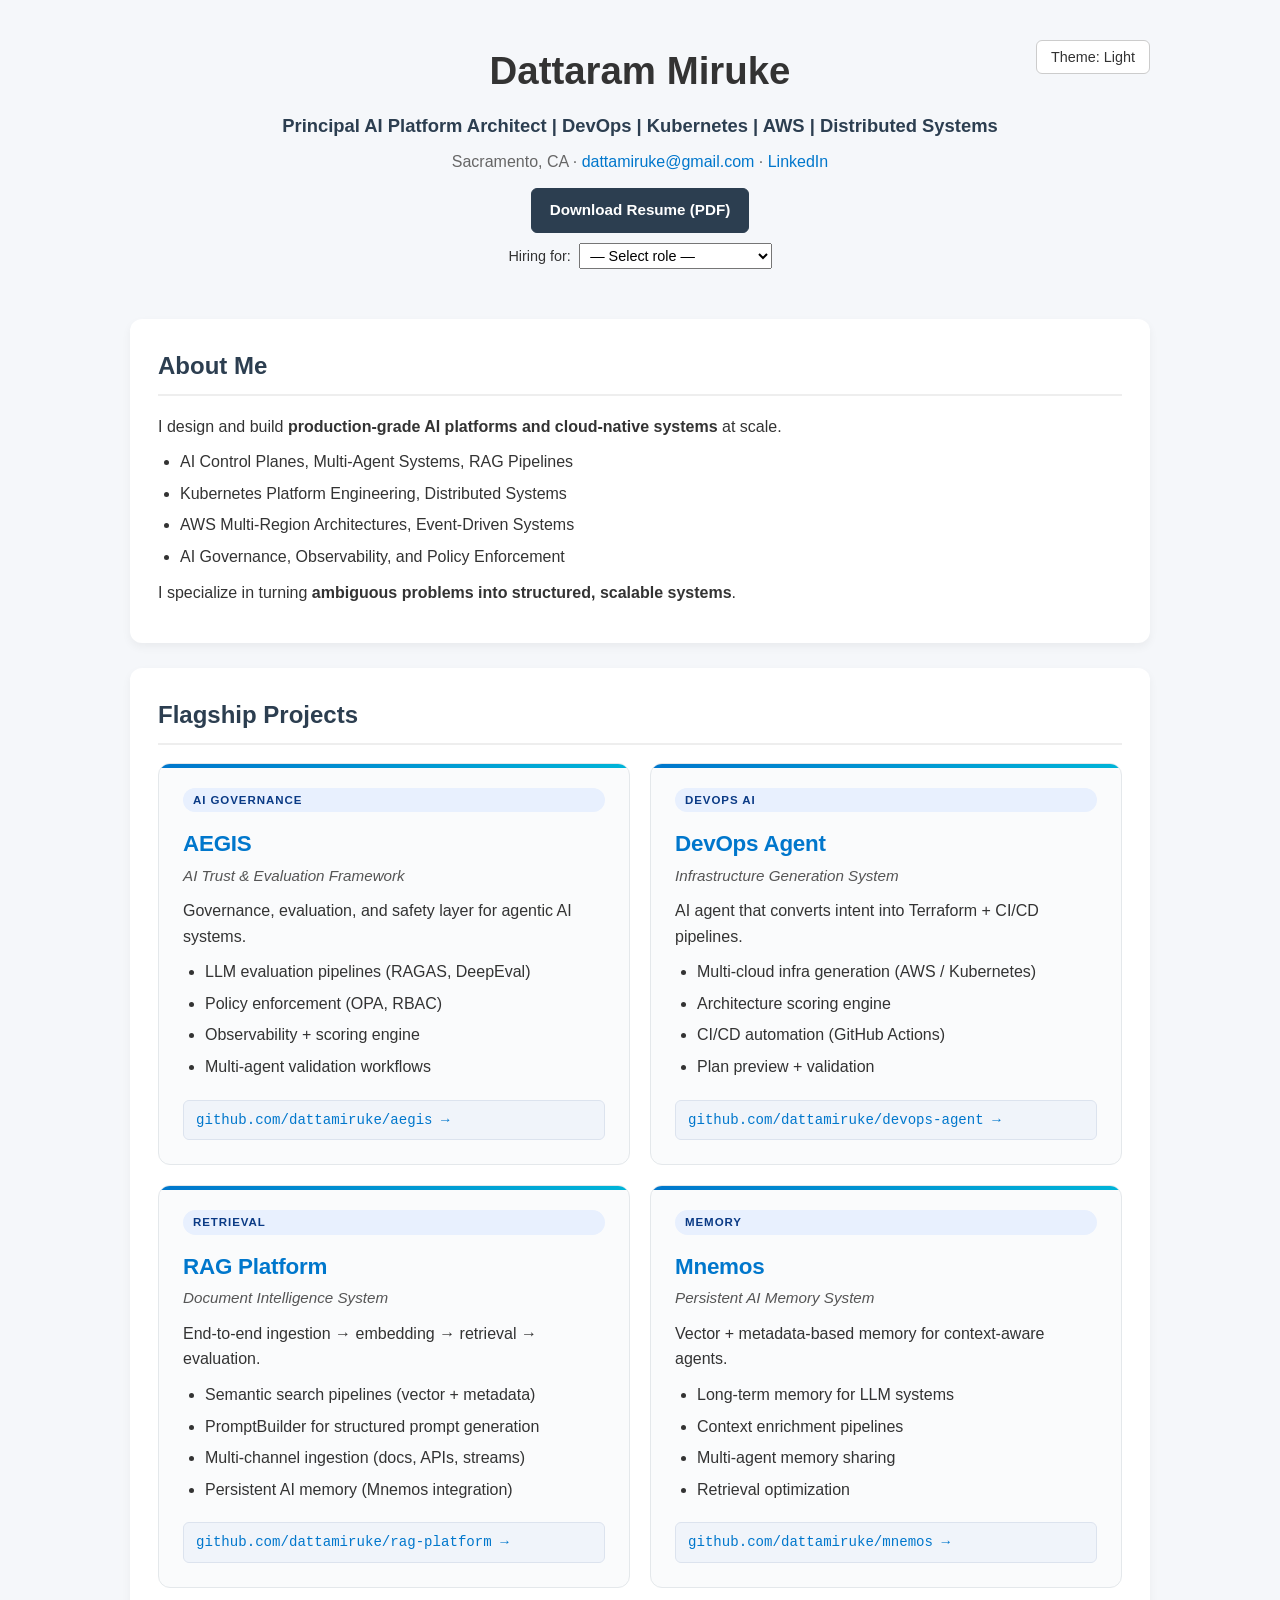
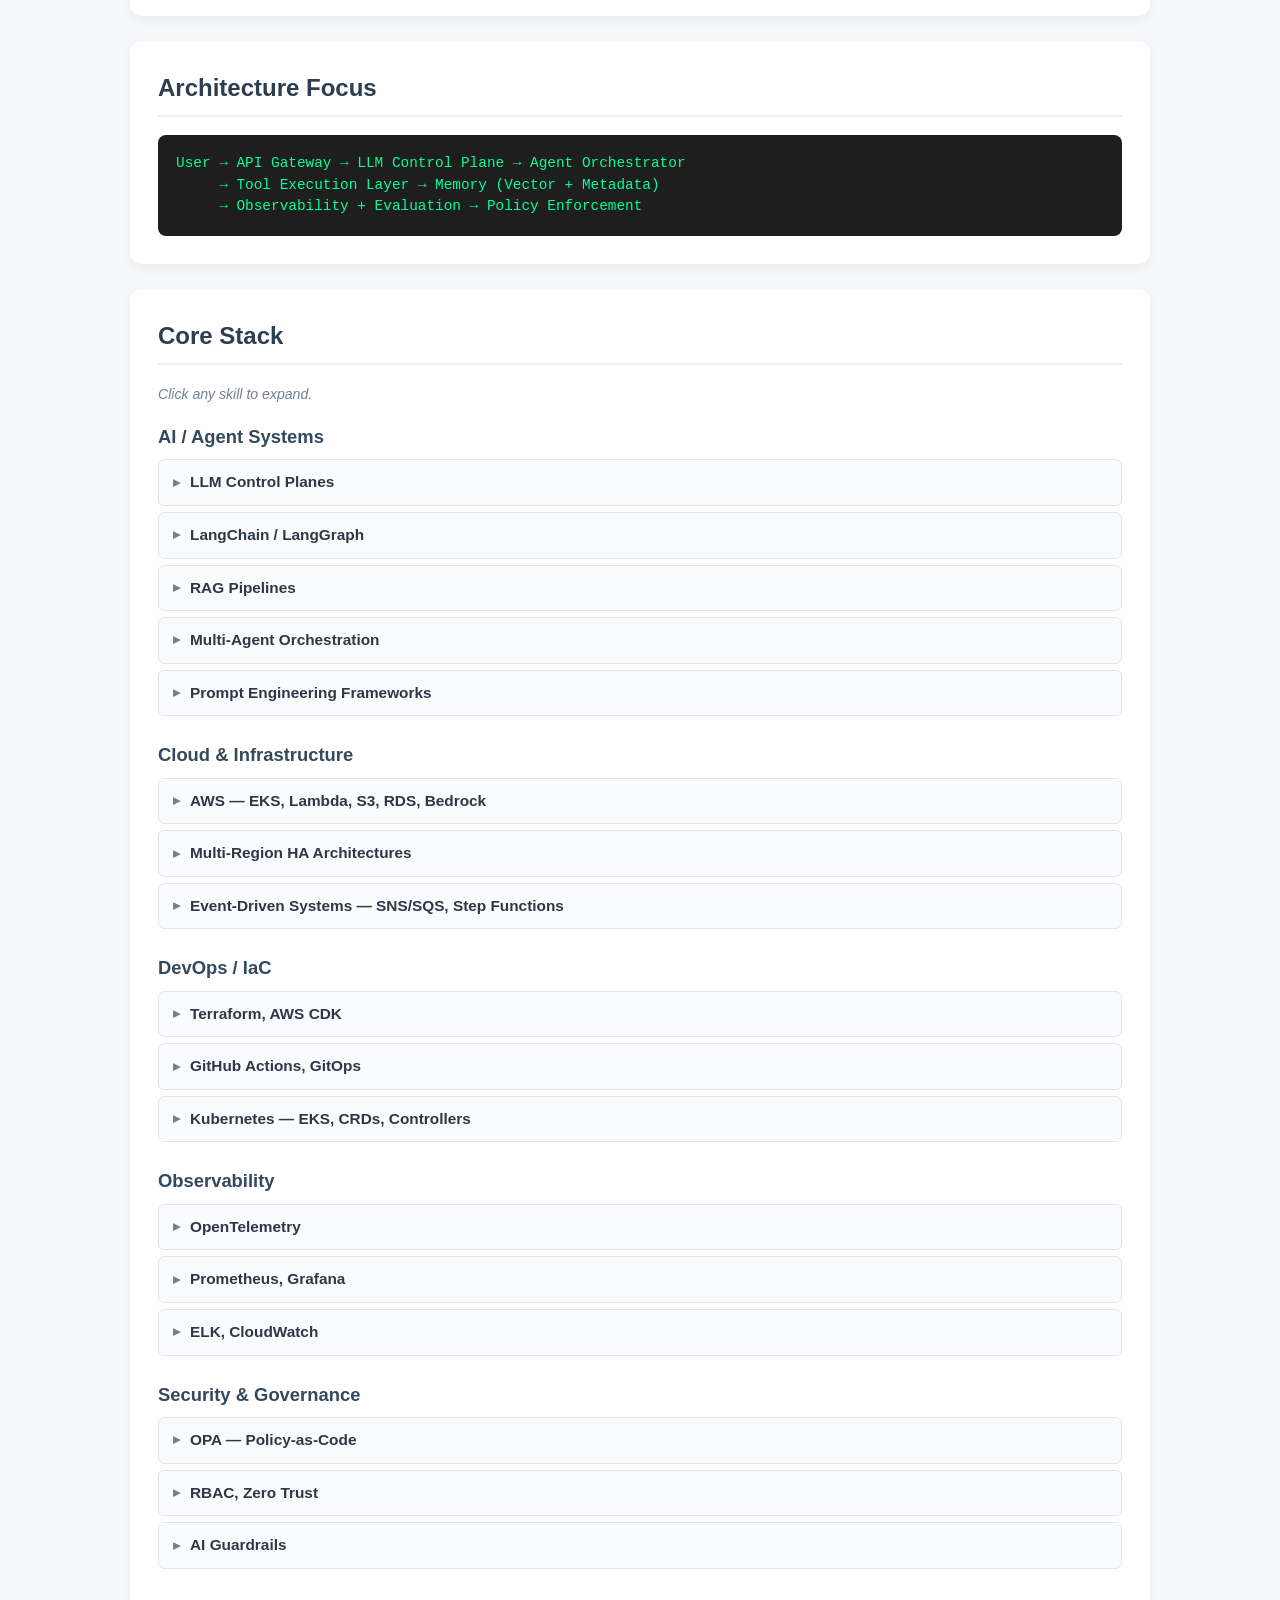
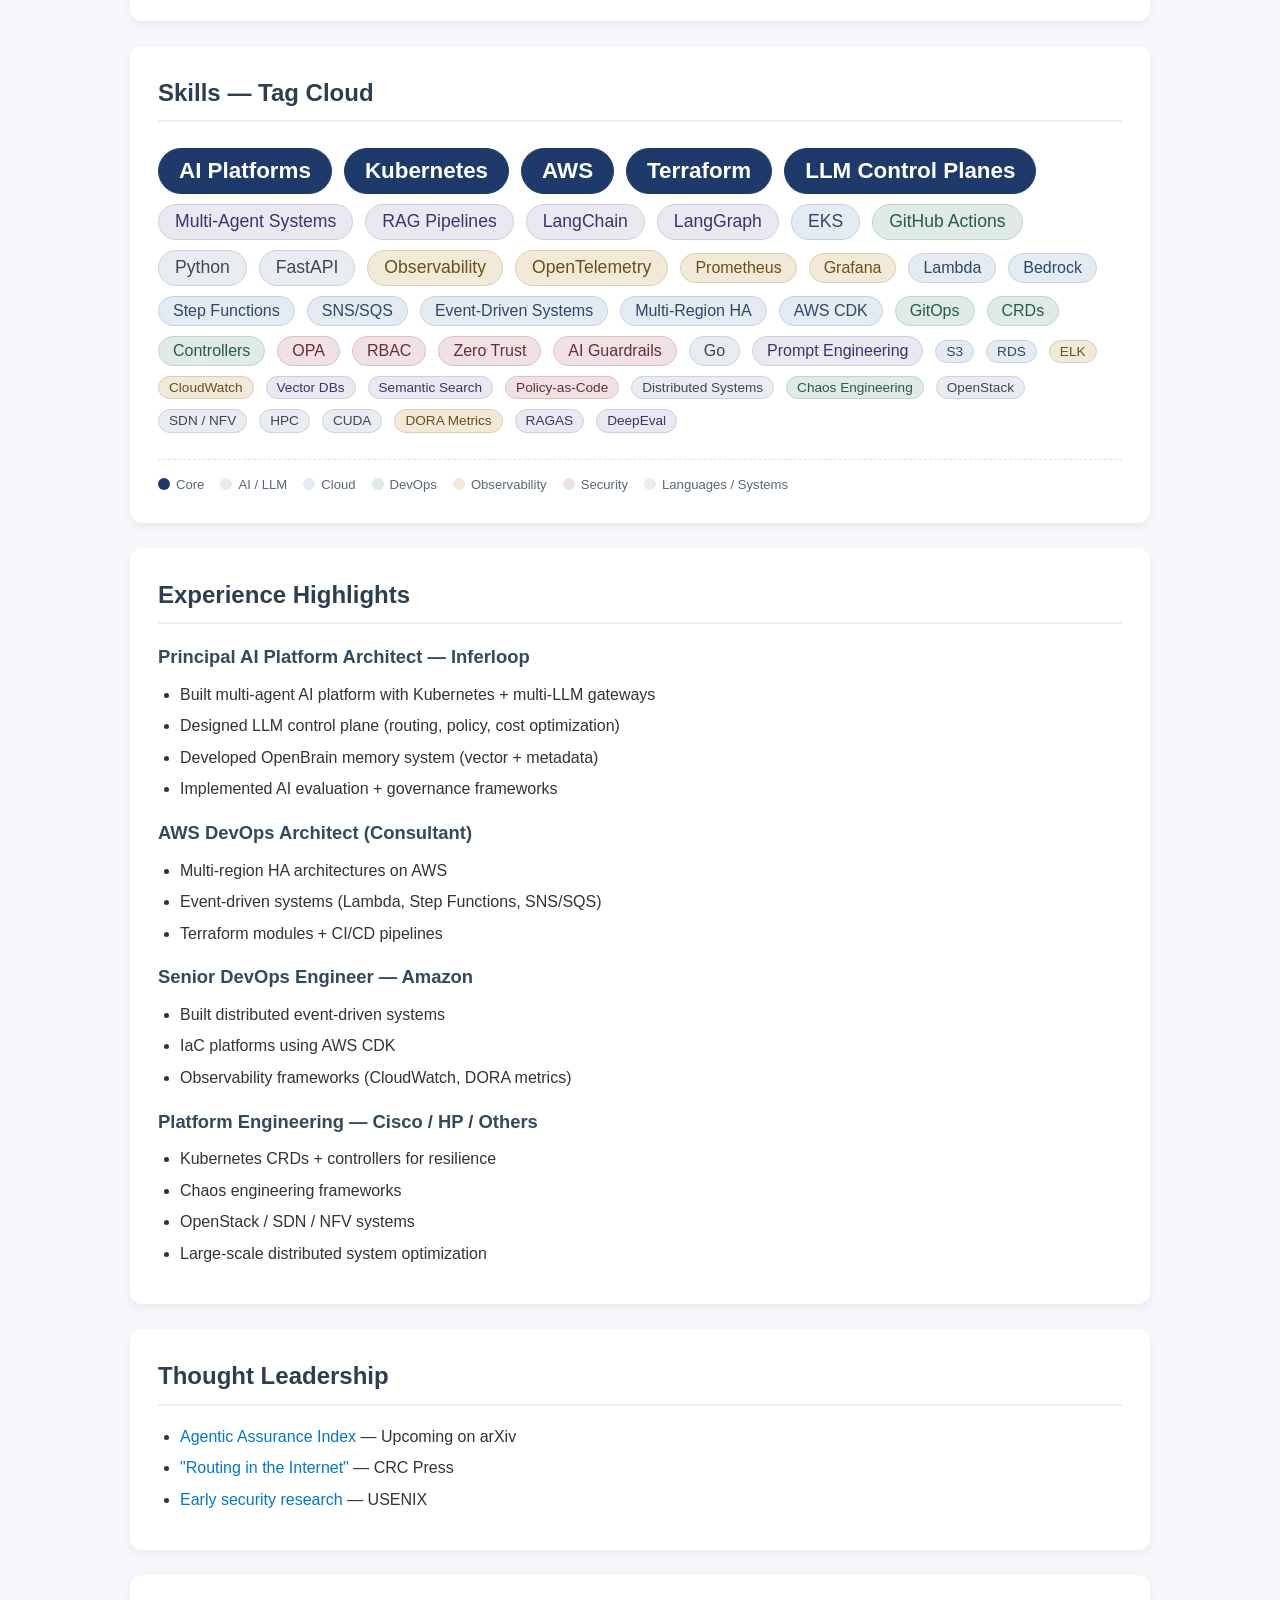
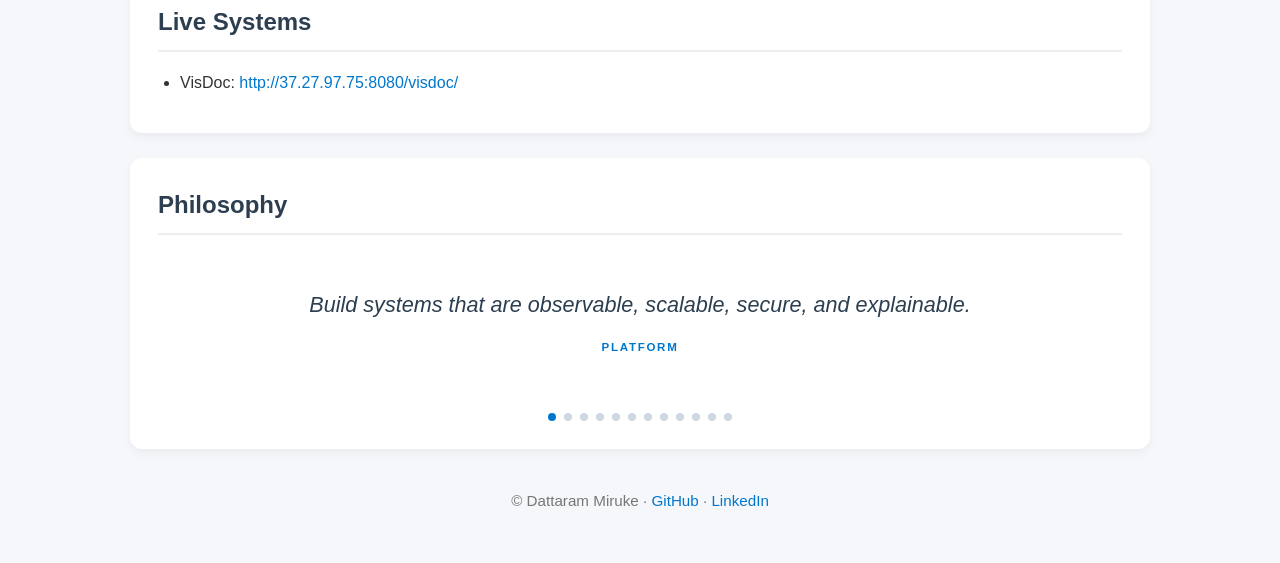
==== commit 68842639: "Add role-tailored resume + flagship repo filtering via ?role= URL param Recruiters can now receive a" ====
--- a/index.html
+++ b/index.html
@@ -10,9 +10,19 @@
 
 <header>
   <h1>Dattaram Miruke</h1>
-  <p class="subtitle">Principal AI Platform Architect | DevOps | Kubernetes | AWS | Distributed Systems</p>
+  <p class="subtitle" id="hero-headline">Principal AI Platform Architect | DevOps | Kubernetes | AWS | Distributed Systems</p>
   <p class="meta">Sacramento, CA &middot; <a href="mailto:dattamiruke@gmail.com">dattamiruke@gmail.com</a> &middot; <a href="https://www.linkedin.com/in/dattamiruke/" target="_blank" rel="noopener">LinkedIn</a></p>
-  <p class="resume-download"><a href="assets/pdf/original.pdf" download="Dattaram-Miruke-Resume.pdf" class="resume-btn">Download Resume (PDF)</a></p>
+  <p class="resume-download"><a id="resume-link" href="assets/pdf/original.pdf" download="Dattaram-Miruke-Resume.pdf" class="resume-btn">Download Resume (PDF)</a></p>
+  <div class="role-switcher" id="roleSwitcher" hidden>
+    <label for="roleSelect">Hiring for:</label>
+    <select id="roleSelect">
+      <option value="">— Select role —</option>
+      <option value="platform">Platform / Infra</option>
+      <option value="mlops">MLOps</option>
+      <option value="rag">RAG / Applied GenAI</option>
+      <option value="genai-lead">GenAI Engineering Lead</option>
+    </select>
+  </div>
   <button id="themeToggle" class="toggle" onclick="cycleTheme()">Theme: Light</button>
 </header>
 
@@ -34,7 +44,7 @@
   <h2>Flagship Projects</h2>
   <div class="projects-grid">
 
-    <article class="project">
+    <article class="project" data-repo-id="aegis">
       <span class="project-tag">AI Governance</span>
       <h3>AEGIS</h3>
       <p class="project-tagline">AI Trust &amp; Evaluation Framework</p>
@@ -48,7 +58,7 @@
       <a class="project-link" href="https://github.com/dattamiruke/aegis" target="_blank" rel="noopener">github.com/dattamiruke/aegis &rarr;</a>
     </article>
 
-    <article class="project">
+    <article class="project" data-repo-id="devops-agent">
       <span class="project-tag">DevOps AI</span>
       <h3>DevOps Agent</h3>
       <p class="project-tagline">Infrastructure Generation System</p>
@@ -62,7 +72,7 @@
       <a class="project-link" href="https://github.com/dattamiruke/devops-agent" target="_blank" rel="noopener">github.com/dattamiruke/devops-agent &rarr;</a>
     </article>
 
-    <article class="project">
+    <article class="project" data-repo-id="rag-platform">
       <span class="project-tag">Retrieval</span>
       <h3>RAG Platform</h3>
       <p class="project-tagline">Document Intelligence System</p>
@@ -76,7 +86,7 @@
       <a class="project-link" href="https://github.com/dattamiruke/rag-platform" target="_blank" rel="noopener">github.com/dattamiruke/rag-platform &rarr;</a>
     </article>
 
-    <article class="project">
+    <article class="project" data-repo-id="mnemos">
       <span class="project-tag">Memory</span>
       <h3>Mnemos</h3>
       <p class="project-tagline">Persistent AI Memory System</p>
@@ -460,5 +470,7 @@
   startRotate();
 </script>
 
+<script src="assets/roles.js" defer></script>
+
 </body>
 </html>
--- a/style.css
+++ b/style.css
@@ -676,3 +676,44 @@
 body.dark .philosophy-quote .quote-tag { color: #79c0ff; }
 body.dark .philosophy-dot { background: #30363d; }
 body.dark .philosophy-dot.active { background: #58a6ff; }
+
+/* Role-tailoring: banner + self-select switcher */
+.role-banner {
+  background: #eef3ff;
+  color: #1a3a8a;
+  padding: 0.5rem 1rem;
+  font-size: 0.9rem;
+  text-align: center;
+  border-bottom: 1px solid #ccd;
+}
+.role-banner a {
+  margin-left: 0.25rem;
+  color: #1a3a8a;
+  text-decoration: underline;
+}
+
+.role-switcher {
+  margin-top: 0.5rem;
+  font-size: 0.9rem;
+}
+.role-switcher label { margin-right: 0.25rem; }
+.role-switcher select {
+  padding: 0.2rem 0.4rem;
+  font-size: 0.9rem;
+}
+
+/* White theme parity (inherits from light by default; explicit for clarity) */
+body.theme-white .role-banner { background: #f0f4ff; color: #1a3a8a; border-bottom-color: #d6dcee; }
+
+/* Dark theme parity */
+body.dark .role-banner {
+  background: #172033;
+  color: #9ab6e0;
+  border-bottom-color: #2b3a55;
+}
+body.dark .role-banner a { color: #9ab6e0; }
+body.dark .role-switcher select {
+  background: #161b22;
+  color: #c9d1d9;
+  border: 1px solid #30363d;
+}
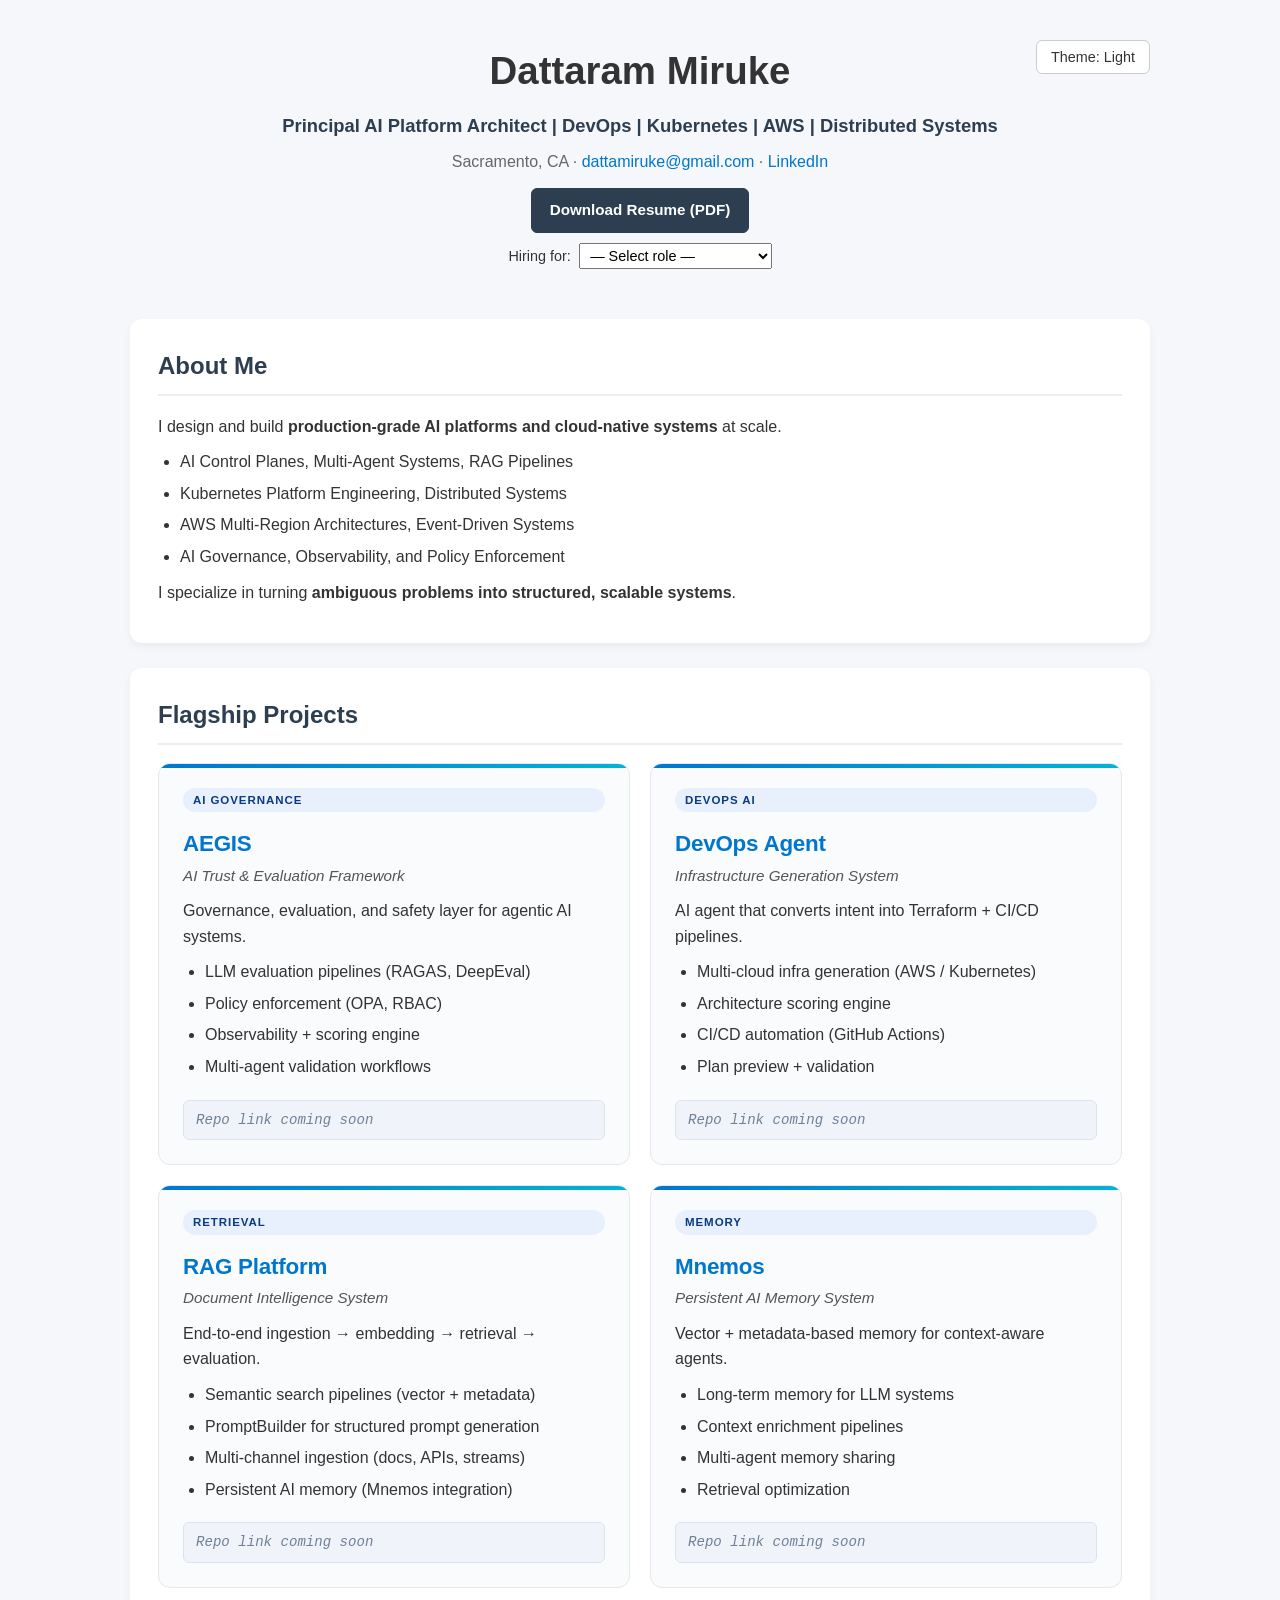
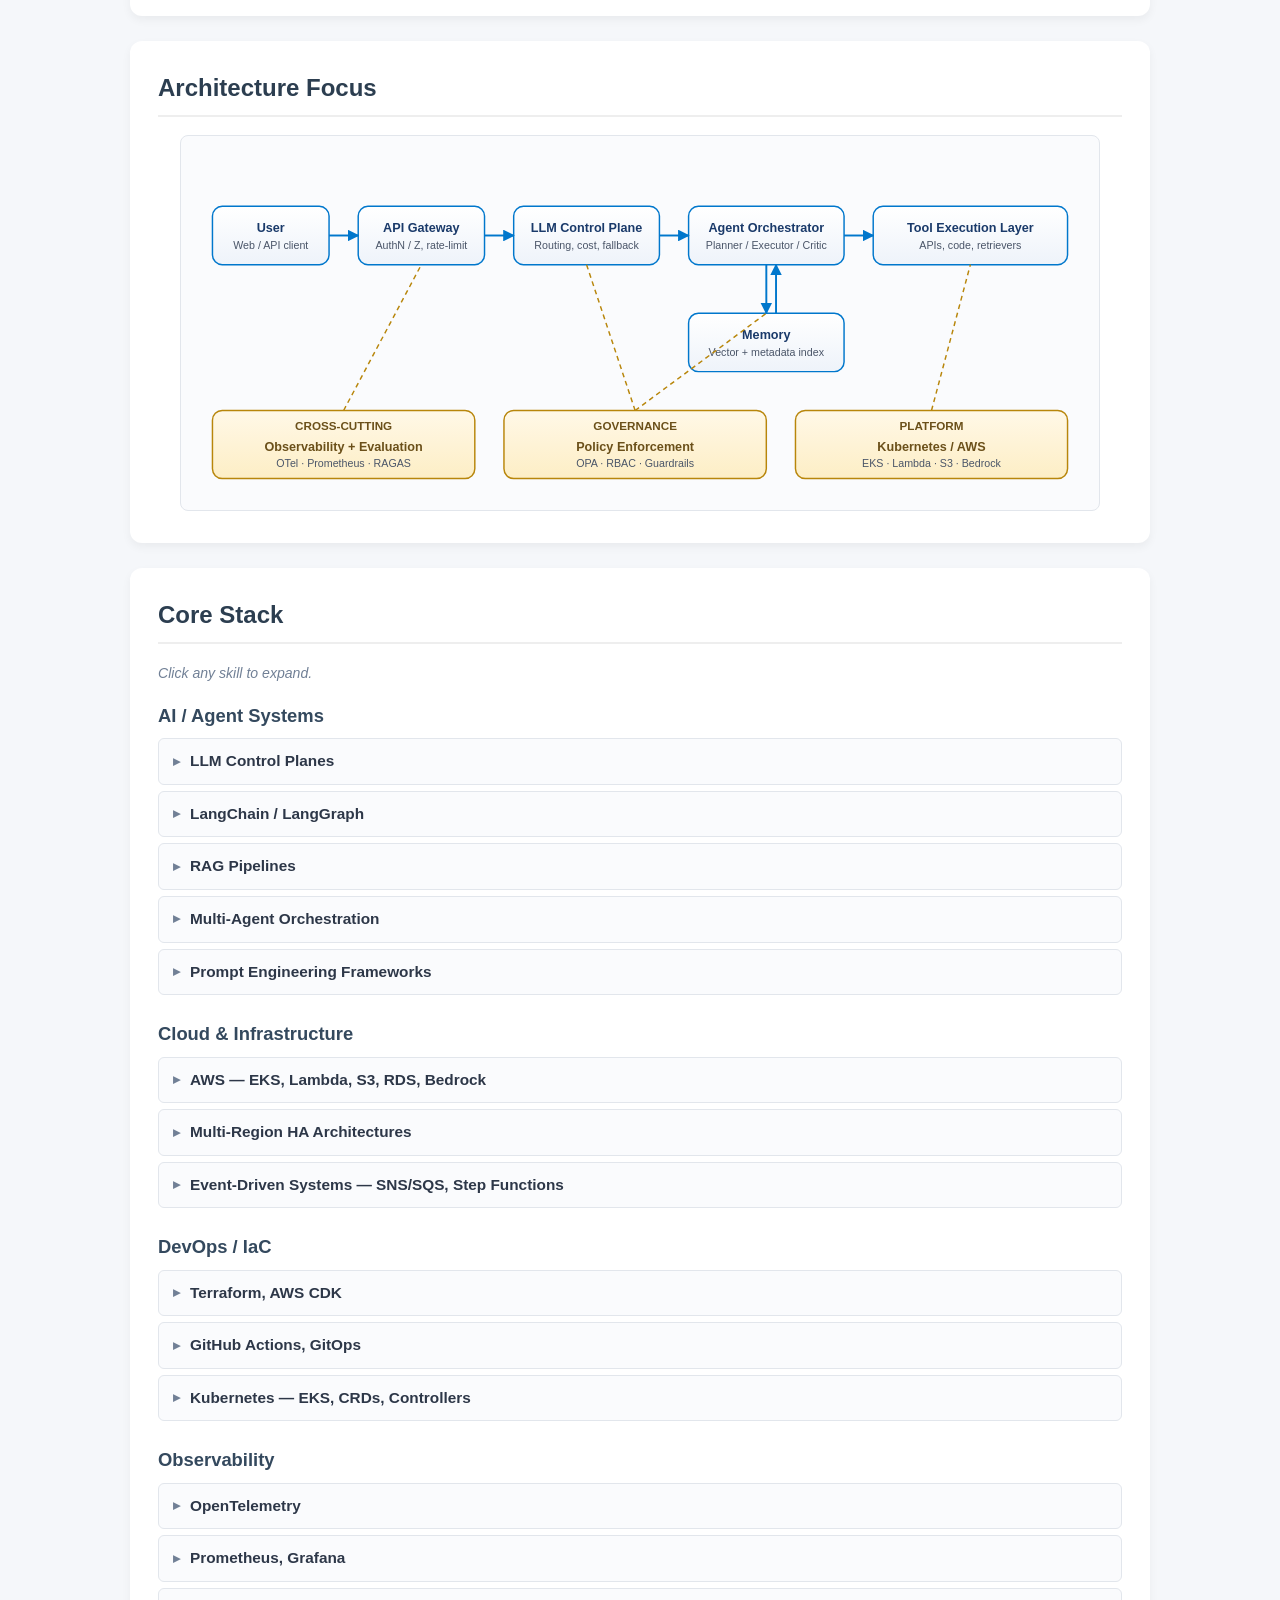
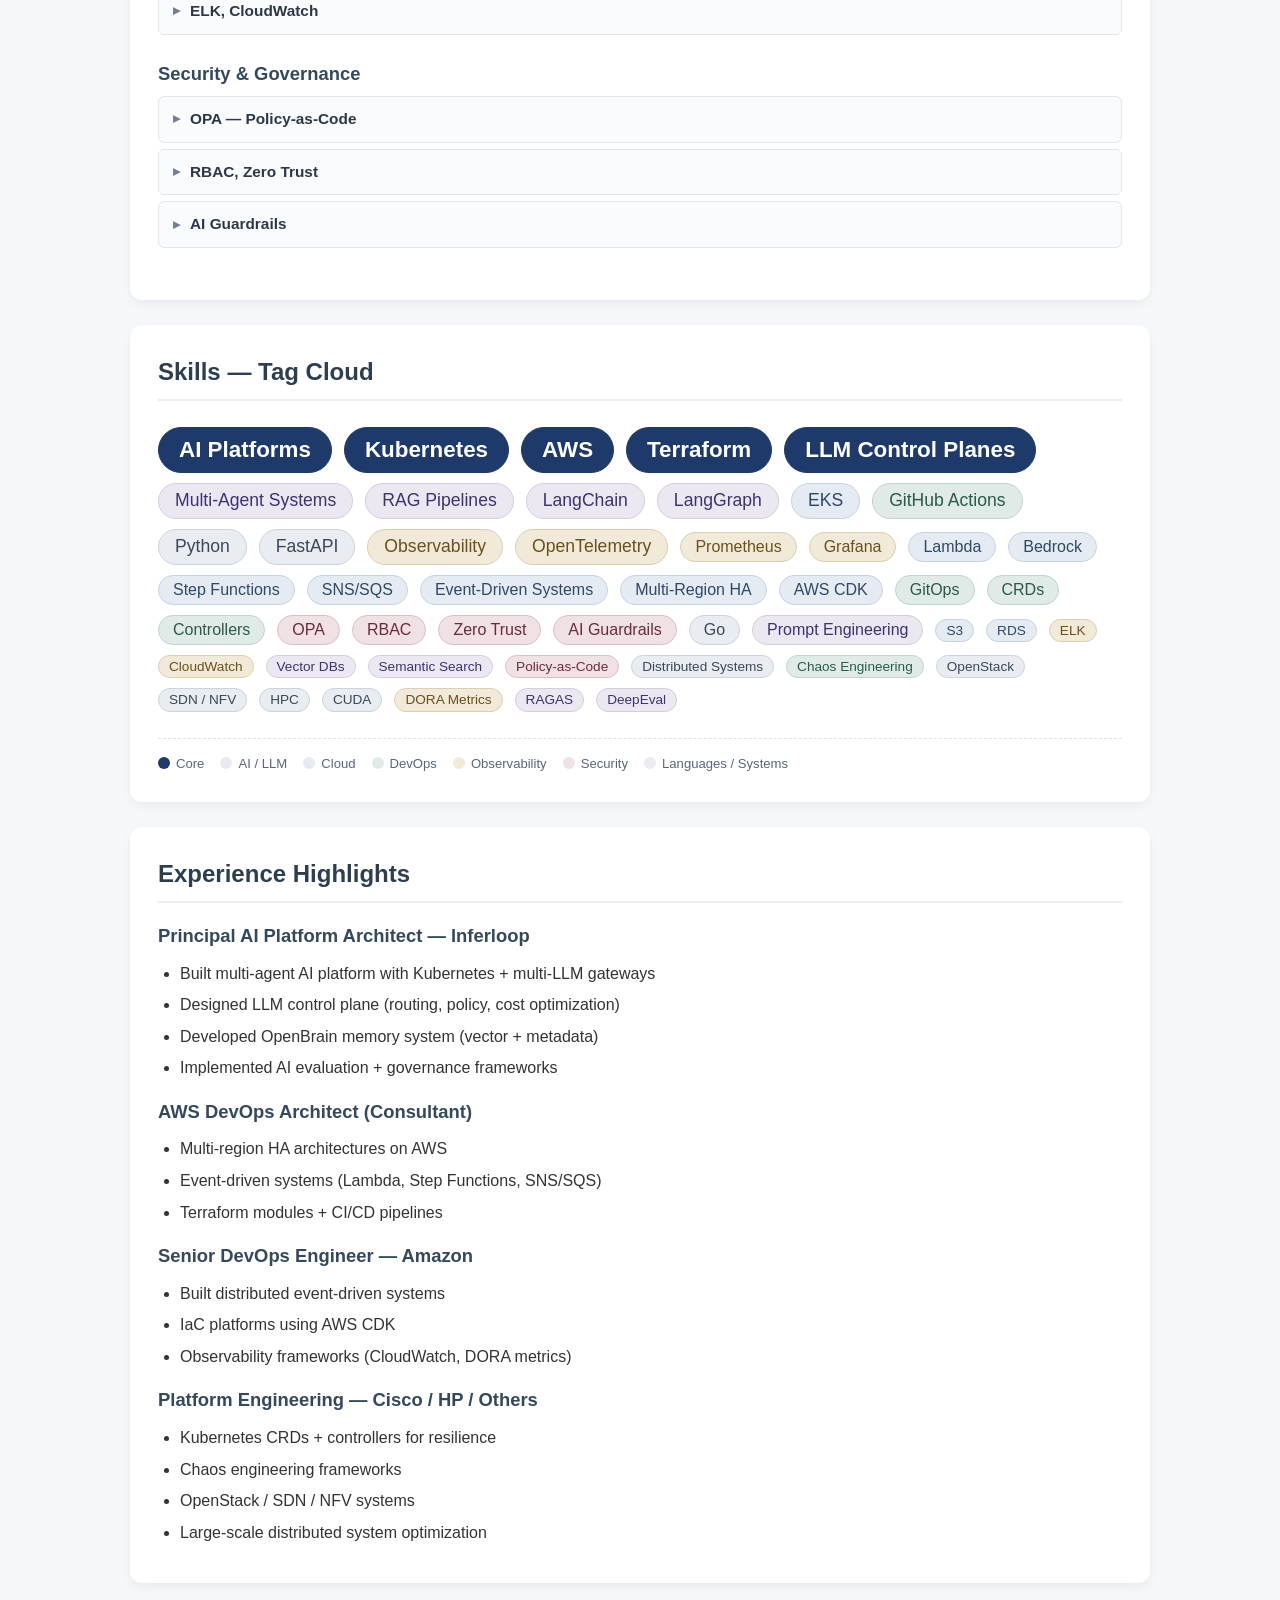
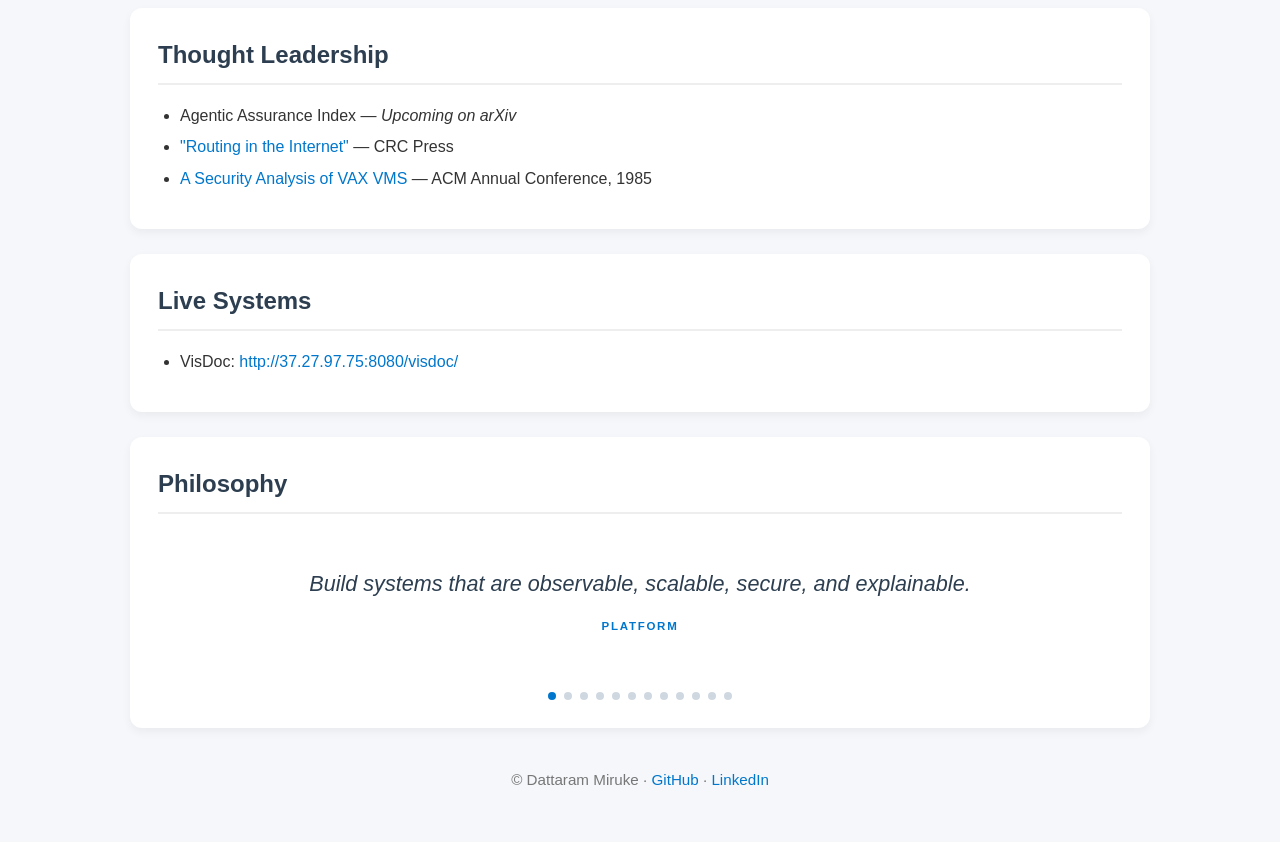
==== commit a5e2604b: "Polish portfolio: meta tags, architecture diagram, hide broken links, hygiene - Add description / og" ====
--- a/index.html
+++ b/index.html
@@ -4,6 +4,16 @@
   <meta charset="UTF-8">
   <meta name="viewport" content="width=device-width, initial-scale=1.0">
   <title>Dattaram Miruke — Principal AI Platform Architect</title>
+  <meta name="description" content="Principal AI Platform Architect — production-grade AI platforms, Kubernetes, AWS, multi-agent systems, RAG, AI governance.">
+  <meta name="author" content="Dattaram Miruke">
+  <meta property="og:type" content="profile">
+  <meta property="og:title" content="Dattaram Miruke — Principal AI Platform Architect">
+  <meta property="og:description" content="AI platforms, Kubernetes, AWS, multi-agent systems, RAG, AI governance.">
+  <meta property="og:url" content="https://github.com/dattamiruke/portfolio-project">
+  <meta name="twitter:card" content="summary">
+  <meta name="twitter:title" content="Dattaram Miruke — Principal AI Platform Architect">
+  <meta name="twitter:description" content="AI platforms, Kubernetes, AWS, multi-agent systems, RAG, AI governance.">
+  <link rel="icon" type="image/svg+xml" href="assets/images/favicon.svg">
   <link rel="stylesheet" href="style.css">
 </head>
 <body>
@@ -23,7 +33,7 @@
       <option value="genai-lead">GenAI Engineering Lead</option>
     </select>
   </div>
-  <button id="themeToggle" class="toggle" onclick="cycleTheme()">Theme: Light</button>
+  <button id="themeToggle" class="toggle">Theme: Light</button>
 </header>
 
 <section>
@@ -55,7 +65,7 @@
         <li>Observability + scoring engine</li>
         <li>Multi-agent validation workflows</li>
       </ul>
-      <a class="project-link" href="https://github.com/dattamiruke/aegis" target="_blank" rel="noopener">github.com/dattamiruke/aegis &rarr;</a>
+      <span class="project-link project-link-pending">Repo link coming soon</span>
     </article>
 
     <article class="project" data-repo-id="devops-agent">
@@ -69,7 +79,7 @@
         <li>CI/CD automation (GitHub Actions)</li>
         <li>Plan preview + validation</li>
       </ul>
-      <a class="project-link" href="https://github.com/dattamiruke/devops-agent" target="_blank" rel="noopener">github.com/dattamiruke/devops-agent &rarr;</a>
+      <span class="project-link project-link-pending">Repo link coming soon</span>
     </article>
 
     <article class="project" data-repo-id="rag-platform">
@@ -83,7 +93,7 @@
         <li>Multi-channel ingestion (docs, APIs, streams)</li>
         <li>Persistent AI memory (Mnemos integration)</li>
       </ul>
-      <a class="project-link" href="https://github.com/dattamiruke/rag-platform" target="_blank" rel="noopener">github.com/dattamiruke/rag-platform &rarr;</a>
+      <span class="project-link project-link-pending">Repo link coming soon</span>
     </article>
 
     <article class="project" data-repo-id="mnemos">
@@ -97,7 +107,7 @@
         <li>Multi-agent memory sharing</li>
         <li>Retrieval optimization</li>
       </ul>
-      <a class="project-link" href="https://github.com/dattamiruke/mnemos" target="_blank" rel="noopener">github.com/dattamiruke/mnemos &rarr;</a>
+      <span class="project-link project-link-pending">Repo link coming soon</span>
     </article>
 
   </div>
@@ -105,11 +115,7 @@
 
 <section>
   <h2>Architecture Focus</h2>
-<pre>
-User → API Gateway → LLM Control Plane → Agent Orchestrator
-     → Tool Execution Layer → Memory (Vector + Metadata)
-     → Observability + Evaluation → Policy Enforcement
-</pre>
+  <img src="assets/images/architecture.svg" alt="Reference architecture: User → API Gateway → LLM Control Plane → Agent Orchestrator → Tool Execution → Memory → Observability + Evaluation + Policy Enforcement" class="architecture-diagram">
 </section>
 
 <section>
@@ -344,9 +350,9 @@
 <section>
   <h2>Thought Leadership</h2>
   <ul>
-    <li><a href="#" target="_blank" rel="noopener">Agentic Assurance Index</a> &mdash; Upcoming on arXiv</li>
-    <li><a href="#" target="_blank" rel="noopener">"Routing in the Internet"</a> &mdash; CRC Press</li>
-    <li><a href="#" target="_blank" rel="noopener">Early security research</a> &mdash; USENIX</li>
+    <li>Agentic Assurance Index &mdash; <em>Upcoming on arXiv</em></li>
+    <li><a href="https://www.researchgate.net/profile/Dattaram-Miruke" target="_blank" rel="noopener">"Routing in the Internet"</a> &mdash; CRC Press</li>
+    <li><a href="https://dl.acm.org/doi/10.1145/320435.320547" target="_blank" rel="noopener">A Security Analysis of VAX VMS</a> &mdash; ACM Annual Conference, 1985</li>
   </ul>
 </section>
 
@@ -417,6 +423,7 @@
 </footer>
 
 <script>
+(() => {
   const themes = ["light", "white", "dark"];
   const labels = { light: "Theme: Light", white: "Theme: White", dark: "Theme: Dark" };
   let idx = 0;
@@ -433,6 +440,7 @@
     applyTheme(themes[idx]);
   }
 
+  document.getElementById("themeToggle").addEventListener("click", cycleTheme);
   applyTheme(themes[idx]);
 
   /* Philosophy rotator */
@@ -468,6 +476,7 @@
   phRotator.addEventListener("mouseenter", () => clearInterval(phTimer));
   phRotator.addEventListener("mouseleave", startRotate);
   startRotate();
+})();
 </script>
 
 <script src="assets/roles.js" defer></script>
--- a/style.css
+++ b/style.css
@@ -300,6 +300,38 @@
 .project-link:hover {
   background: #e8f0fe;
   text-decoration: none;
+}
+
+.project-link-pending {
+  color: #718096;
+  font-style: italic;
+  cursor: default;
+}
+
+.project-link-pending:hover {
+  background: #f0f4fa;
+}
+
+body.dark .project-link-pending {
+  color: #8b949e;
+}
+
+/* Architecture diagram */
+.architecture-diagram {
+  display: block;
+  width: 100%;
+  height: auto;
+  max-width: 920px;
+  margin: 8px auto 4px;
+  background: #fafbfd;
+  border: 1px solid #e2e6ec;
+  border-radius: 8px;
+  padding: 12px;
+}
+
+body.dark .architecture-diagram {
+  background: #0d1117;
+  border-color: #30363d;
 }
 
 /* Lists */
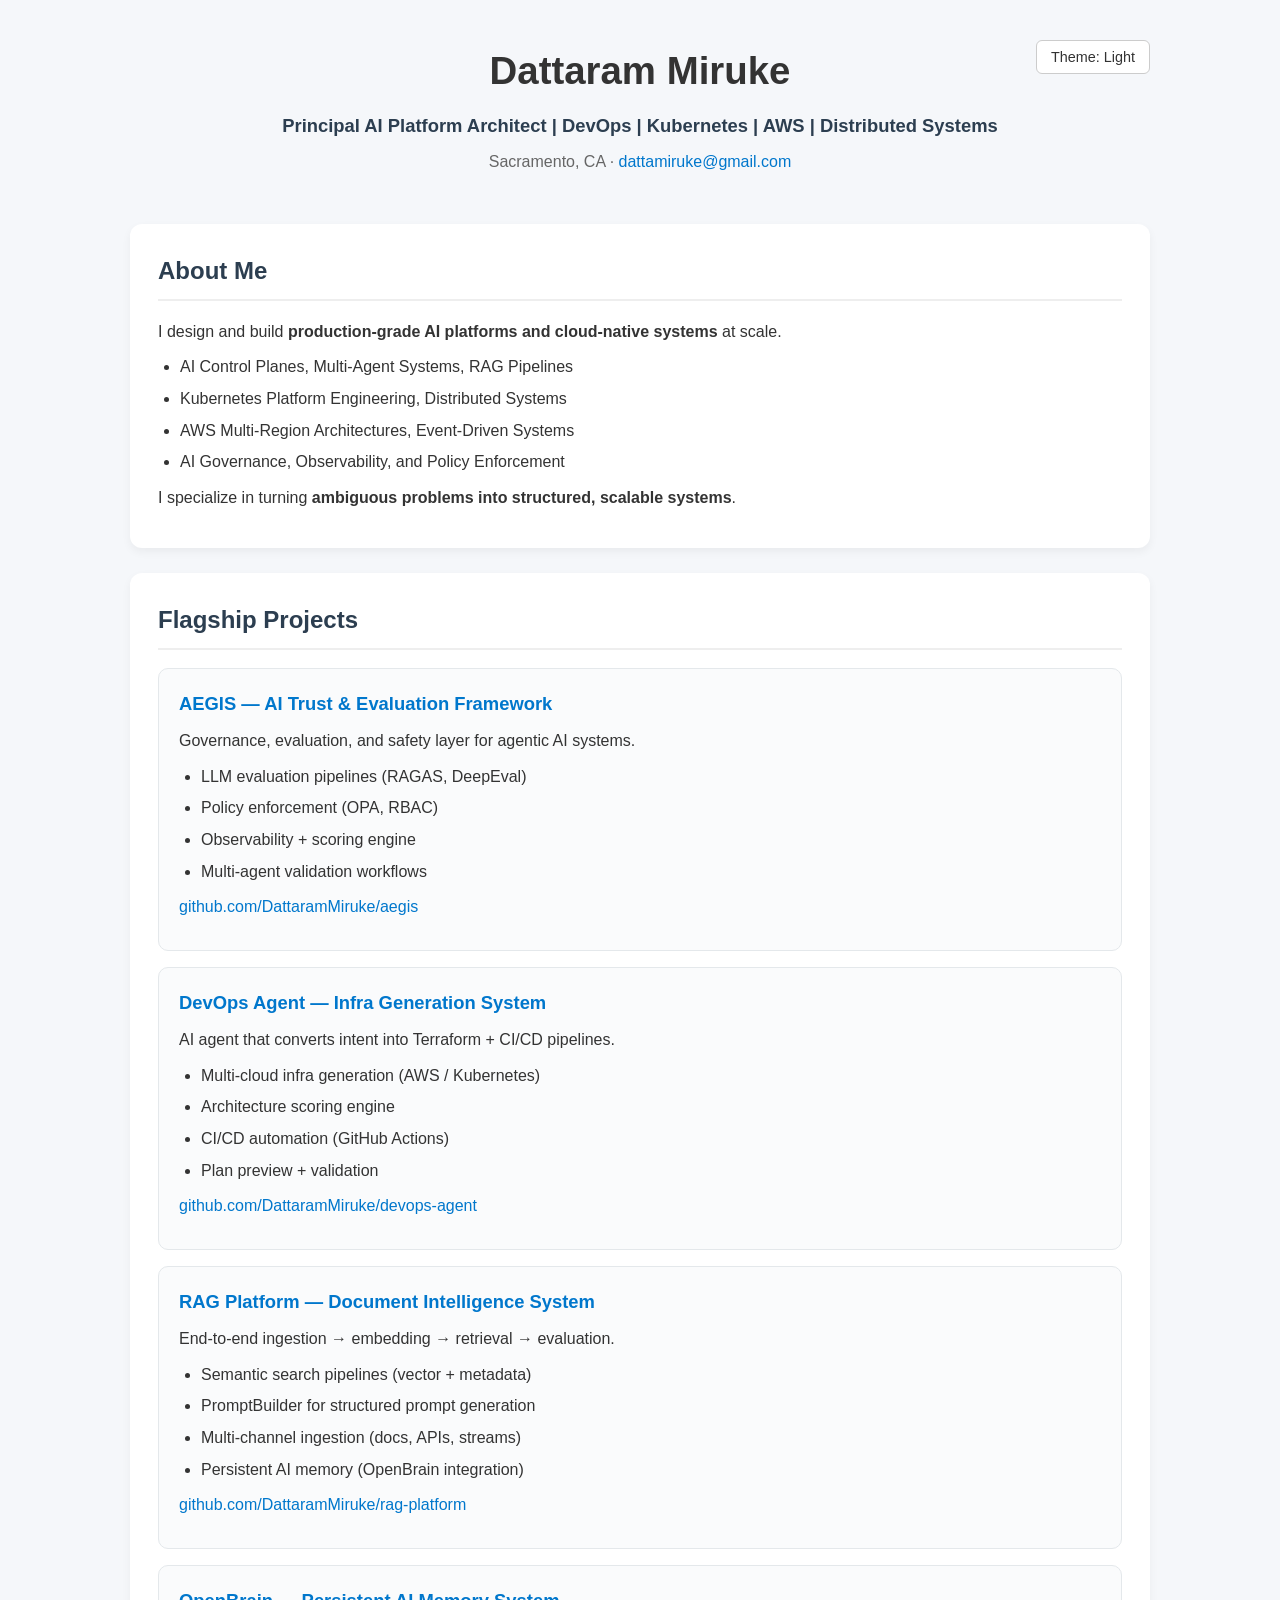
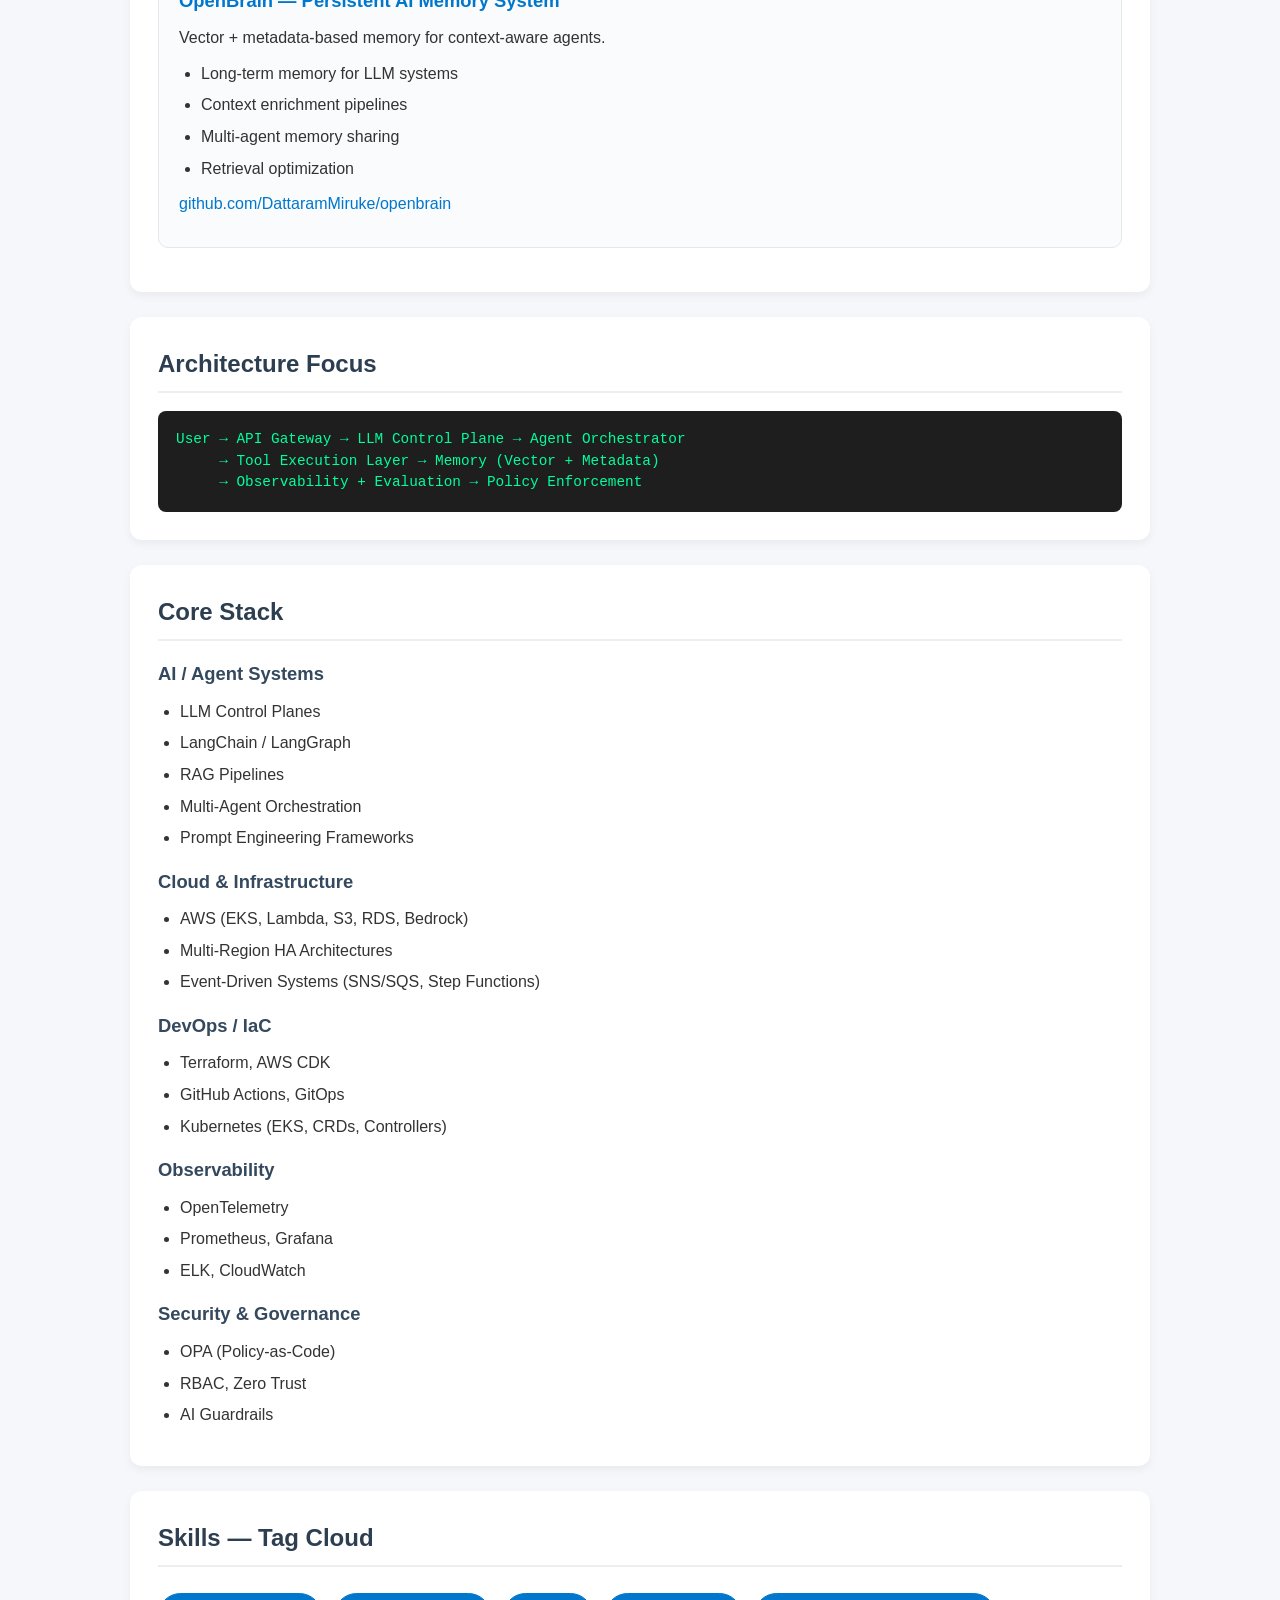
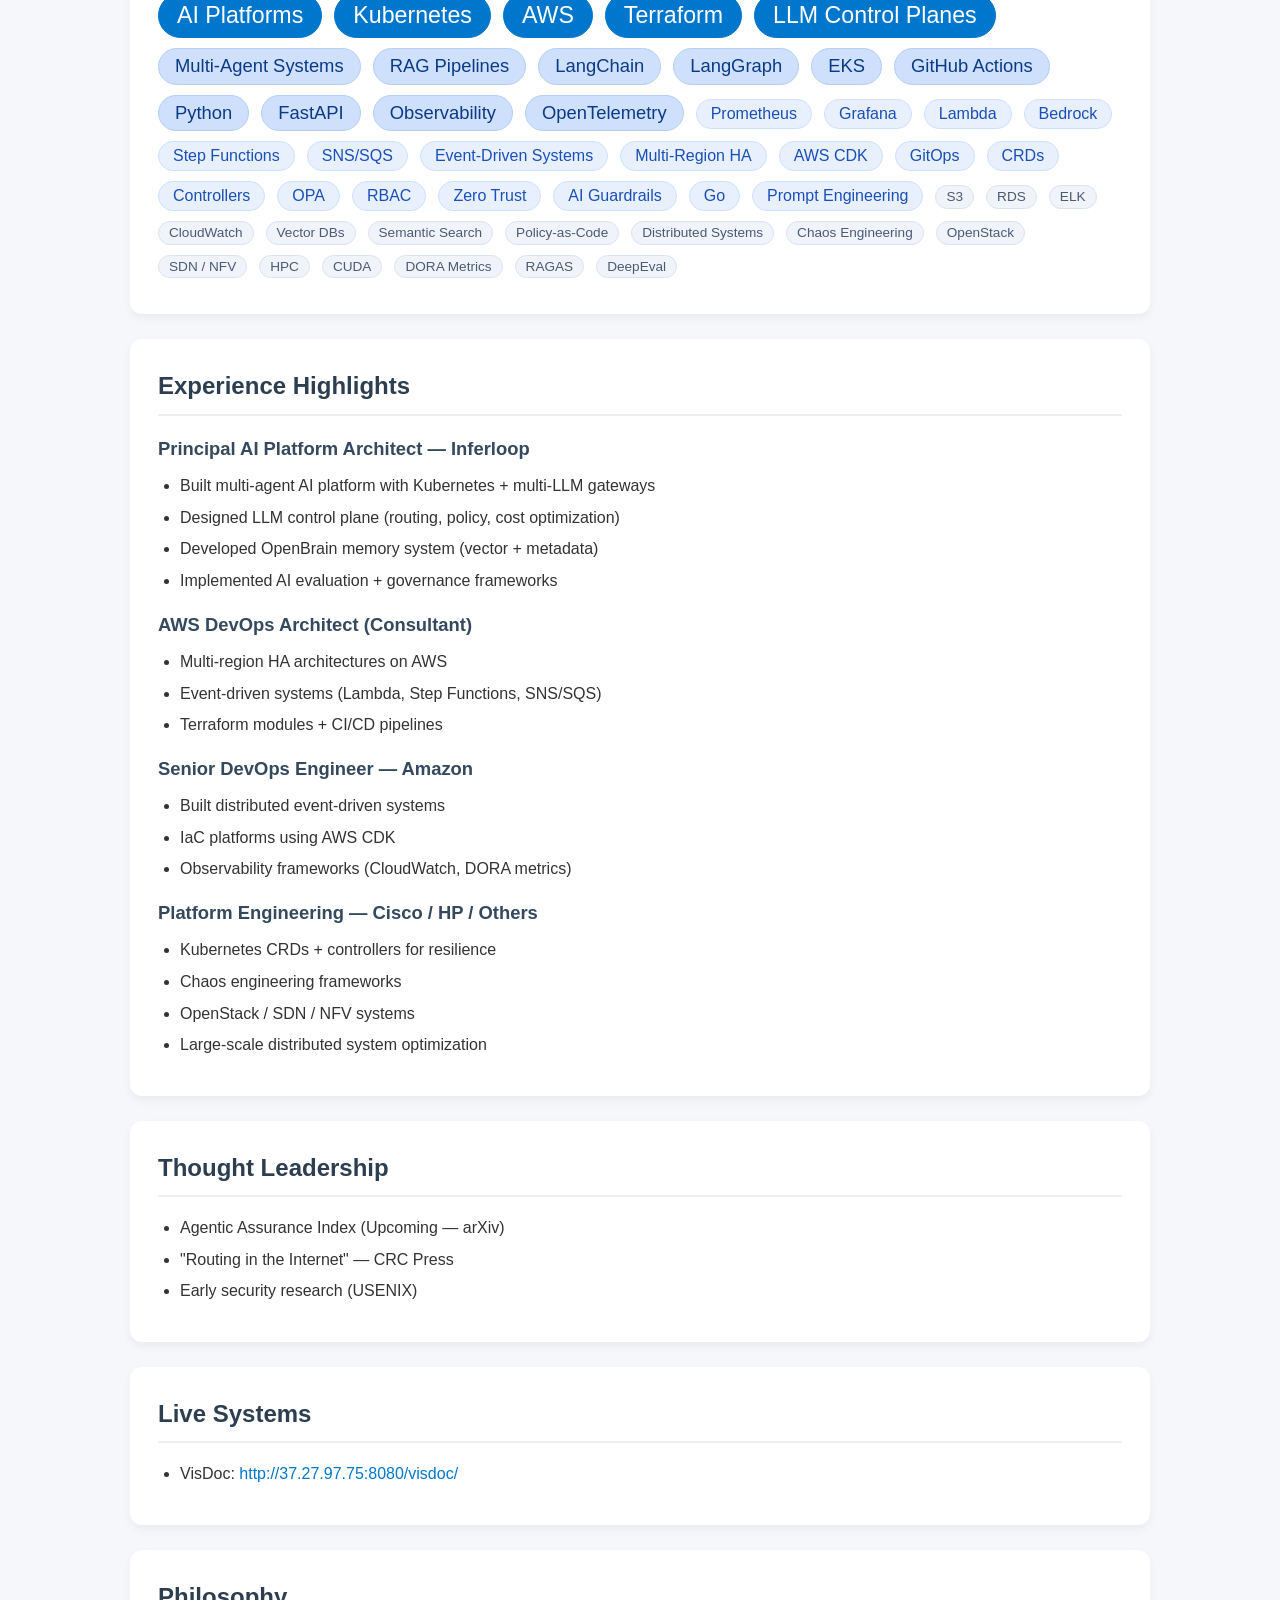
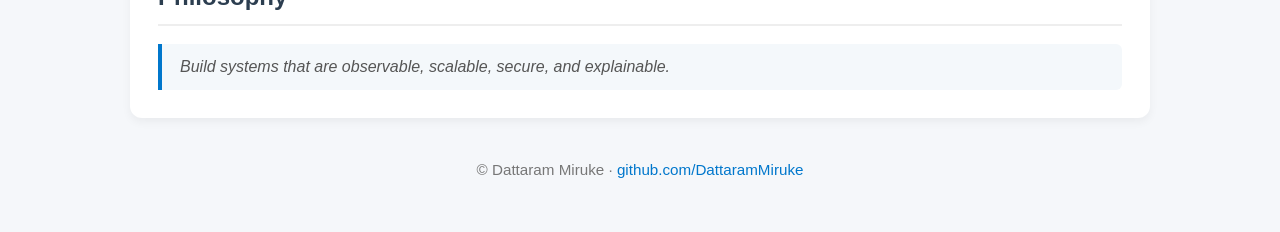
==== commit 59b69c4d: "Initial commit: portfolio site (Principal AI Platform Architect)" ====
--- a/index.html
+++ b/index.html
@@ -4,36 +4,15 @@
   <meta charset="UTF-8">
   <meta name="viewport" content="width=device-width, initial-scale=1.0">
   <title>Dattaram Miruke — Principal AI Platform Architect</title>
-  <meta name="description" content="Principal AI Platform Architect — production-grade AI platforms, Kubernetes, AWS, multi-agent systems, RAG, AI governance.">
-  <meta name="author" content="Dattaram Miruke">
-  <meta property="og:type" content="profile">
-  <meta property="og:title" content="Dattaram Miruke — Principal AI Platform Architect">
-  <meta property="og:description" content="AI platforms, Kubernetes, AWS, multi-agent systems, RAG, AI governance.">
-  <meta property="og:url" content="https://github.com/dattamiruke/portfolio-project">
-  <meta name="twitter:card" content="summary">
-  <meta name="twitter:title" content="Dattaram Miruke — Principal AI Platform Architect">
-  <meta name="twitter:description" content="AI platforms, Kubernetes, AWS, multi-agent systems, RAG, AI governance.">
-  <link rel="icon" type="image/svg+xml" href="assets/images/favicon.svg">
   <link rel="stylesheet" href="style.css">
 </head>
 <body>
 
 <header>
   <h1>Dattaram Miruke</h1>
-  <p class="subtitle" id="hero-headline">Principal AI Platform Architect | DevOps | Kubernetes | AWS | Distributed Systems</p>
-  <p class="meta">Sacramento, CA &middot; <a href="mailto:dattamiruke@gmail.com">dattamiruke@gmail.com</a> &middot; <a href="https://www.linkedin.com/in/dattamiruke/" target="_blank" rel="noopener">LinkedIn</a></p>
-  <p class="resume-download"><a id="resume-link" href="assets/pdf/original.pdf" download="Dattaram-Miruke-Resume.pdf" class="resume-btn">Download Resume (PDF)</a></p>
-  <div class="role-switcher" id="roleSwitcher" hidden>
-    <label for="roleSelect">Hiring for:</label>
-    <select id="roleSelect">
-      <option value="">— Select role —</option>
-      <option value="platform">Platform / Infra</option>
-      <option value="mlops">MLOps</option>
-      <option value="rag">RAG / Applied GenAI</option>
-      <option value="genai-lead">GenAI Engineering Lead</option>
-    </select>
-  </div>
-  <button id="themeToggle" class="toggle">Theme: Light</button>
+  <p class="subtitle">Principal AI Platform Architect | DevOps | Kubernetes | AWS | Distributed Systems</p>
+  <p class="meta">Sacramento, CA &middot; <a href="mailto:dattamiruke@gmail.com">dattamiruke@gmail.com</a></p>
+  <button id="themeToggle" class="toggle" onclick="cycleTheme()">Theme: Light</button>
 </header>
 
 <section>
@@ -52,264 +31,161 @@
 
 <section>
   <h2>Flagship Projects</h2>
-  <div class="projects-grid">
-
-    <article class="project" data-repo-id="aegis">
-      <span class="project-tag">AI Governance</span>
-      <h3>AEGIS</h3>
-      <p class="project-tagline">AI Trust &amp; Evaluation Framework</p>
-      <p>Governance, evaluation, and safety layer for agentic AI systems.</p>
-      <ul>
-        <li>LLM evaluation pipelines (RAGAS, DeepEval)</li>
-        <li>Policy enforcement (OPA, RBAC)</li>
-        <li>Observability + scoring engine</li>
-        <li>Multi-agent validation workflows</li>
-      </ul>
-      <span class="project-link project-link-pending">Repo link coming soon</span>
-    </article>
-
-    <article class="project" data-repo-id="devops-agent">
-      <span class="project-tag">DevOps AI</span>
-      <h3>DevOps Agent</h3>
-      <p class="project-tagline">Infrastructure Generation System</p>
-      <p>AI agent that converts intent into Terraform + CI/CD pipelines.</p>
-      <ul>
-        <li>Multi-cloud infra generation (AWS / Kubernetes)</li>
-        <li>Architecture scoring engine</li>
-        <li>CI/CD automation (GitHub Actions)</li>
-        <li>Plan preview + validation</li>
-      </ul>
-      <span class="project-link project-link-pending">Repo link coming soon</span>
-    </article>
-
-    <article class="project" data-repo-id="rag-platform">
-      <span class="project-tag">Retrieval</span>
-      <h3>RAG Platform</h3>
-      <p class="project-tagline">Document Intelligence System</p>
-      <p>End-to-end ingestion &rarr; embedding &rarr; retrieval &rarr; evaluation.</p>
-      <ul>
-        <li>Semantic search pipelines (vector + metadata)</li>
-        <li>PromptBuilder for structured prompt generation</li>
-        <li>Multi-channel ingestion (docs, APIs, streams)</li>
-        <li>Persistent AI memory (Mnemos integration)</li>
-      </ul>
-      <span class="project-link project-link-pending">Repo link coming soon</span>
-    </article>
-
-    <article class="project" data-repo-id="mnemos">
-      <span class="project-tag">Memory</span>
-      <h3>Mnemos</h3>
-      <p class="project-tagline">Persistent AI Memory System</p>
-      <p>Vector + metadata-based memory for context-aware agents.</p>
-      <ul>
-        <li>Long-term memory for LLM systems</li>
-        <li>Context enrichment pipelines</li>
-        <li>Multi-agent memory sharing</li>
-        <li>Retrieval optimization</li>
-      </ul>
-      <span class="project-link project-link-pending">Repo link coming soon</span>
-    </article>
-
-  </div>
+
+  <article class="project">
+    <h3>AEGIS — AI Trust &amp; Evaluation Framework</h3>
+    <p>Governance, evaluation, and safety layer for agentic AI systems.</p>
+    <ul>
+      <li>LLM evaluation pipelines (RAGAS, DeepEval)</li>
+      <li>Policy enforcement (OPA, RBAC)</li>
+      <li>Observability + scoring engine</li>
+      <li>Multi-agent validation workflows</li>
+    </ul>
+    <p><a href="https://github.com/DattaramMiruke/aegis">github.com/DattaramMiruke/aegis</a></p>
+  </article>
+
+  <article class="project">
+    <h3>DevOps Agent — Infra Generation System</h3>
+    <p>AI agent that converts intent into Terraform + CI/CD pipelines.</p>
+    <ul>
+      <li>Multi-cloud infra generation (AWS / Kubernetes)</li>
+      <li>Architecture scoring engine</li>
+      <li>CI/CD automation (GitHub Actions)</li>
+      <li>Plan preview + validation</li>
+    </ul>
+    <p><a href="https://github.com/DattaramMiruke/devops-agent">github.com/DattaramMiruke/devops-agent</a></p>
+  </article>
+
+  <article class="project">
+    <h3>RAG Platform — Document Intelligence System</h3>
+    <p>End-to-end ingestion → embedding → retrieval → evaluation.</p>
+    <ul>
+      <li>Semantic search pipelines (vector + metadata)</li>
+      <li>PromptBuilder for structured prompt generation</li>
+      <li>Multi-channel ingestion (docs, APIs, streams)</li>
+      <li>Persistent AI memory (OpenBrain integration)</li>
+    </ul>
+    <p><a href="https://github.com/DattaramMiruke/rag-platform">github.com/DattaramMiruke/rag-platform</a></p>
+  </article>
+
+  <article class="project">
+    <h3>OpenBrain — Persistent AI Memory System</h3>
+    <p>Vector + metadata-based memory for context-aware agents.</p>
+    <ul>
+      <li>Long-term memory for LLM systems</li>
+      <li>Context enrichment pipelines</li>
+      <li>Multi-agent memory sharing</li>
+      <li>Retrieval optimization</li>
+    </ul>
+    <p><a href="https://github.com/DattaramMiruke/openbrain">github.com/DattaramMiruke/openbrain</a></p>
+  </article>
 </section>
 
 <section>
   <h2>Architecture Focus</h2>
-  <img src="assets/images/architecture.svg" alt="Reference architecture: User → API Gateway → LLM Control Plane → Agent Orchestrator → Tool Execution → Memory → Observability + Evaluation + Policy Enforcement" class="architecture-diagram">
+<pre>
+User → API Gateway → LLM Control Plane → Agent Orchestrator
+     → Tool Execution Layer → Memory (Vector + Metadata)
+     → Observability + Evaluation → Policy Enforcement
+</pre>
 </section>
 
 <section>
   <h2>Core Stack</h2>
-  <p class="stack-hint">Click any skill to expand.</p>
-
-  <div class="stack-group">
-    <h3>AI / Agent Systems</h3>
-    <details class="skill">
-      <summary>LLM Control Planes</summary>
-      <div class="skill-body">
-        Central routing, policy, and cost-optimization layer that sits in front of multiple LLM providers. Handles model selection, fallbacks, rate limits, auth, prompt/response logging, and per-tenant quotas — turning a collection of model APIs into a governed platform surface.
-      </div>
-    </details>
-    <details class="skill">
-      <summary>LangChain / LangGraph</summary>
-      <div class="skill-body">
-        Frameworks for composing LLM-powered applications. LangChain provides chains, tools, retrievers, and memory primitives. LangGraph layers a graph-based state machine on top — enabling cycles, branching, and multi-agent flows that plain chains cannot express cleanly.
-      </div>
-    </details>
-    <details class="skill">
-      <summary>RAG Pipelines</summary>
-      <div class="skill-body">
-        Retrieval-Augmented Generation: ingest documents, chunk, embed, store in a vector DB (+ metadata index), retrieve top-k at query time, and feed into the prompt. Ends with evaluation (RAGAS, DeepEval) on faithfulness, answer relevance, and context precision.
-      </div>
-    </details>
-    <details class="skill">
-      <summary>Multi-Agent Orchestration</summary>
-      <div class="skill-body">
-        Coordinating multiple specialized agents (e.g. planner, executor, critic, evaluator) around a shared task. Requires routing, message passing, shared/scoped memory, tool permissions, and deterministic handoff — plus guardrails so one misbehaving agent doesn't blow up the workflow.
-      </div>
-    </details>
-    <details class="skill">
-      <summary>Prompt Engineering Frameworks</summary>
-      <div class="skill-body">
-        Structured prompt composition: templates, few-shot example libraries, role/system prompt separation, output-schema enforcement (JSON mode, function calling), and regression testing of prompts like code — so prompt changes don't silently degrade production quality.
-      </div>
-    </details>
-  </div>
-
-  <div class="stack-group">
-    <h3>Cloud &amp; Infrastructure</h3>
-    <details class="skill">
-      <summary>AWS — EKS, Lambda, S3, RDS, Bedrock</summary>
-      <div class="skill-body">
-        Core AWS surface: EKS for Kubernetes control plane, Lambda for event-driven compute, S3 for durable object storage, RDS for managed relational DBs, and Bedrock as the managed-LLM entrypoint for foundation models (Claude, Llama, Titan).
-      </div>
-    </details>
-    <details class="skill">
-      <summary>Multi-Region HA Architectures</summary>
-      <div class="skill-body">
-        Active-active and active-passive deployments spanning multiple AWS regions. Covers cross-region replication (S3, RDS, DynamoDB global tables), Route53 failover, regional isolation of blast radius, and DR runbooks that are rehearsed, not just documented.
-      </div>
-    </details>
-    <details class="skill">
-      <summary>Event-Driven Systems — SNS/SQS, Step Functions</summary>
-      <div class="skill-body">
-        Asynchronous workflows: SNS for pub/sub fan-out, SQS for durable decoupling + retries + DLQs, Step Functions for long-running state machines. Turns synchronous RPC chains into resilient pipelines where each stage can fail and be replayed independently.
-      </div>
-    </details>
-  </div>
-
-  <div class="stack-group">
-    <h3>DevOps / IaC</h3>
-    <details class="skill">
-      <summary>Terraform, AWS CDK</summary>
-      <div class="skill-body">
-        Declarative infrastructure-as-code. Terraform for multi-cloud / provider-agnostic work with state management and reusable modules. AWS CDK for AWS-native workflows that benefit from a real programming language (Python/TypeScript) and higher-level constructs.
-      </div>
-    </details>
-    <details class="skill">
-      <summary>GitHub Actions, GitOps</summary>
-      <div class="skill-body">
-        CI/CD pipelines defined as YAML next to the code. GitOps takes this further — cluster/infra state is continuously reconciled against what's in Git (ArgoCD, Flux), so the repo is the source of truth and rollbacks are just git reverts.
-      </div>
-    </details>
-    <details class="skill">
-      <summary>Kubernetes — EKS, CRDs, Controllers</summary>
-      <div class="skill-body">
-        Container orchestration plus the operator pattern: Custom Resource Definitions extend the K8s API, and controllers watch those resources and drive the world toward declared state. The cleanest way to encode platform logic inside the cluster itself.
-      </div>
-    </details>
-  </div>
-
-  <div class="stack-group">
-    <h3>Observability</h3>
-    <details class="skill">
-      <summary>OpenTelemetry</summary>
-      <div class="skill-body">
-        Vendor-neutral instrumentation standard for traces, metrics, and logs. SDKs emit data in a common format; the collector routes it to any backend (Prometheus, Jaeger, Datadog, CloudWatch). Breaks the lock-in between application code and observability vendor.
-      </div>
-    </details>
-    <details class="skill">
-      <summary>Prometheus, Grafana</summary>
-      <div class="skill-body">
-        Prometheus pulls and stores time-series metrics with a powerful query language (PromQL). Grafana sits on top for dashboards, alerting, and visual exploration. The de-facto open-source monitoring pair for Kubernetes and cloud-native workloads.
-      </div>
-    </details>
-    <details class="skill">
-      <summary>ELK, CloudWatch</summary>
-      <div class="skill-body">
-        ELK (Elasticsearch + Logstash + Kibana) for searchable, structured log aggregation across many services. CloudWatch for AWS-native metrics, logs, and alarms tightly integrated with every AWS service. Often run side-by-side — one for apps, one for infra.
-      </div>
-    </details>
-  </div>
-
-  <div class="stack-group">
-    <h3>Security &amp; Governance</h3>
-    <details class="skill">
-      <summary>OPA — Policy-as-Code</summary>
-      <div class="skill-body">
-        Open Policy Agent: a general-purpose policy engine that evaluates Rego rules. Decouples authorization logic from application code so the same policies enforce K8s admission, API authorization, and Terraform plan checks — policy becomes a versioned artifact.
-      </div>
-    </details>
-    <details class="skill">
-      <summary>RBAC, Zero Trust</summary>
-      <div class="skill-body">
-        RBAC — access tied to roles and bindings, enforced at every API boundary. Zero Trust — drop the network perimeter assumption; every request is authenticated, authorized, and encrypted regardless of origin. Identity becomes the new perimeter.
-      </div>
-    </details>
-    <details class="skill">
-      <summary>AI Guardrails</summary>
-      <div class="skill-body">
-        Input and output controls around LLM calls: prompt-injection defense, PII redaction, content policy filters, hallucination / groundedness checks, and refusal handling. The "hard edges" that make an otherwise-stochastic model safe to put in front of users.
-      </div>
-    </details>
-  </div>
-
+
+  <h3>AI / Agent Systems</h3>
+  <ul>
+    <li>LLM Control Planes</li>
+    <li>LangChain / LangGraph</li>
+    <li>RAG Pipelines</li>
+    <li>Multi-Agent Orchestration</li>
+    <li>Prompt Engineering Frameworks</li>
+  </ul>
+
+  <h3>Cloud &amp; Infrastructure</h3>
+  <ul>
+    <li>AWS (EKS, Lambda, S3, RDS, Bedrock)</li>
+    <li>Multi-Region HA Architectures</li>
+    <li>Event-Driven Systems (SNS/SQS, Step Functions)</li>
+  </ul>
+
+  <h3>DevOps / IaC</h3>
+  <ul>
+    <li>Terraform, AWS CDK</li>
+    <li>GitHub Actions, GitOps</li>
+    <li>Kubernetes (EKS, CRDs, Controllers)</li>
+  </ul>
+
+  <h3>Observability</h3>
+  <ul>
+    <li>OpenTelemetry</li>
+    <li>Prometheus, Grafana</li>
+    <li>ELK, CloudWatch</li>
+  </ul>
+
+  <h3>Security &amp; Governance</h3>
+  <ul>
+    <li>OPA (Policy-as-Code)</li>
+    <li>RBAC, Zero Trust</li>
+    <li>AI Guardrails</li>
+  </ul>
 </section>
 
 <section>
   <h2>Skills &mdash; Tag Cloud</h2>
   <div class="tag-cloud">
-    <span class="tag tag-xl cat-core">AI Platforms</span>
-    <span class="tag tag-xl cat-core">Kubernetes</span>
-    <span class="tag tag-xl cat-core">AWS</span>
-    <span class="tag tag-xl cat-core">Terraform</span>
-    <span class="tag tag-xl cat-core">LLM Control Planes</span>
-
-    <span class="tag tag-lg cat-ai">Multi-Agent Systems</span>
-    <span class="tag tag-lg cat-ai">RAG Pipelines</span>
-    <span class="tag tag-lg cat-ai">LangChain</span>
-    <span class="tag tag-lg cat-ai">LangGraph</span>
-    <span class="tag tag-lg cat-cloud">EKS</span>
-    <span class="tag tag-lg cat-devops">GitHub Actions</span>
-    <span class="tag tag-lg cat-lang">Python</span>
-    <span class="tag tag-lg cat-lang">FastAPI</span>
-    <span class="tag tag-lg cat-obs">Observability</span>
-    <span class="tag tag-lg cat-obs">OpenTelemetry</span>
-
-    <span class="tag tag-md cat-obs">Prometheus</span>
-    <span class="tag tag-md cat-obs">Grafana</span>
-    <span class="tag tag-md cat-cloud">Lambda</span>
-    <span class="tag tag-md cat-cloud">Bedrock</span>
-    <span class="tag tag-md cat-cloud">Step Functions</span>
-    <span class="tag tag-md cat-cloud">SNS/SQS</span>
-    <span class="tag tag-md cat-cloud">Event-Driven Systems</span>
-    <span class="tag tag-md cat-cloud">Multi-Region HA</span>
-    <span class="tag tag-md cat-cloud">AWS CDK</span>
-    <span class="tag tag-md cat-devops">GitOps</span>
-    <span class="tag tag-md cat-devops">CRDs</span>
-    <span class="tag tag-md cat-devops">Controllers</span>
-    <span class="tag tag-md cat-security">OPA</span>
-    <span class="tag tag-md cat-security">RBAC</span>
-    <span class="tag tag-md cat-security">Zero Trust</span>
-    <span class="tag tag-md cat-security">AI Guardrails</span>
-    <span class="tag tag-md cat-lang">Go</span>
-    <span class="tag tag-md cat-ai">Prompt Engineering</span>
-
-    <span class="tag tag-sm cat-cloud">S3</span>
-    <span class="tag tag-sm cat-cloud">RDS</span>
-    <span class="tag tag-sm cat-obs">ELK</span>
-    <span class="tag tag-sm cat-obs">CloudWatch</span>
-    <span class="tag tag-sm cat-ai">Vector DBs</span>
-    <span class="tag tag-sm cat-ai">Semantic Search</span>
-    <span class="tag tag-sm cat-security">Policy-as-Code</span>
-    <span class="tag tag-sm cat-lang">Distributed Systems</span>
-    <span class="tag tag-sm cat-devops">Chaos Engineering</span>
-    <span class="tag tag-sm cat-lang">OpenStack</span>
-    <span class="tag tag-sm cat-lang">SDN / NFV</span>
-    <span class="tag tag-sm cat-lang">HPC</span>
-    <span class="tag tag-sm cat-lang">CUDA</span>
-    <span class="tag tag-sm cat-obs">DORA Metrics</span>
-    <span class="tag tag-sm cat-ai">RAGAS</span>
-    <span class="tag tag-sm cat-ai">DeepEval</span>
-  </div>
-  <div class="tag-legend">
-    <span class="legend-item"><span class="legend-dot cat-core"></span> Core</span>
-    <span class="legend-item"><span class="legend-dot cat-ai"></span> AI / LLM</span>
-    <span class="legend-item"><span class="legend-dot cat-cloud"></span> Cloud</span>
-    <span class="legend-item"><span class="legend-dot cat-devops"></span> DevOps</span>
-    <span class="legend-item"><span class="legend-dot cat-obs"></span> Observability</span>
-    <span class="legend-item"><span class="legend-dot cat-security"></span> Security</span>
-    <span class="legend-item"><span class="legend-dot cat-lang"></span> Languages / Systems</span>
+    <span class="tag tag-xl">AI Platforms</span>
+    <span class="tag tag-xl">Kubernetes</span>
+    <span class="tag tag-xl">AWS</span>
+    <span class="tag tag-xl">Terraform</span>
+    <span class="tag tag-xl">LLM Control Planes</span>
+
+    <span class="tag tag-lg">Multi-Agent Systems</span>
+    <span class="tag tag-lg">RAG Pipelines</span>
+    <span class="tag tag-lg">LangChain</span>
+    <span class="tag tag-lg">LangGraph</span>
+    <span class="tag tag-lg">EKS</span>
+    <span class="tag tag-lg">GitHub Actions</span>
+    <span class="tag tag-lg">Python</span>
+    <span class="tag tag-lg">FastAPI</span>
+    <span class="tag tag-lg">Observability</span>
+    <span class="tag tag-lg">OpenTelemetry</span>
+
+    <span class="tag tag-md">Prometheus</span>
+    <span class="tag tag-md">Grafana</span>
+    <span class="tag tag-md">Lambda</span>
+    <span class="tag tag-md">Bedrock</span>
+    <span class="tag tag-md">Step Functions</span>
+    <span class="tag tag-md">SNS/SQS</span>
+    <span class="tag tag-md">Event-Driven Systems</span>
+    <span class="tag tag-md">Multi-Region HA</span>
+    <span class="tag tag-md">AWS CDK</span>
+    <span class="tag tag-md">GitOps</span>
+    <span class="tag tag-md">CRDs</span>
+    <span class="tag tag-md">Controllers</span>
+    <span class="tag tag-md">OPA</span>
+    <span class="tag tag-md">RBAC</span>
+    <span class="tag tag-md">Zero Trust</span>
+    <span class="tag tag-md">AI Guardrails</span>
+    <span class="tag tag-md">Go</span>
+    <span class="tag tag-md">Prompt Engineering</span>
+
+    <span class="tag tag-sm">S3</span>
+    <span class="tag tag-sm">RDS</span>
+    <span class="tag tag-sm">ELK</span>
+    <span class="tag tag-sm">CloudWatch</span>
+    <span class="tag tag-sm">Vector DBs</span>
+    <span class="tag tag-sm">Semantic Search</span>
+    <span class="tag tag-sm">Policy-as-Code</span>
+    <span class="tag tag-sm">Distributed Systems</span>
+    <span class="tag tag-sm">Chaos Engineering</span>
+    <span class="tag tag-sm">OpenStack</span>
+    <span class="tag tag-sm">SDN / NFV</span>
+    <span class="tag tag-sm">HPC</span>
+    <span class="tag tag-sm">CUDA</span>
+    <span class="tag tag-sm">DORA Metrics</span>
+    <span class="tag tag-sm">RAGAS</span>
+    <span class="tag tag-sm">DeepEval</span>
   </div>
 </section>
 
@@ -350,9 +226,9 @@
 <section>
   <h2>Thought Leadership</h2>
   <ul>
-    <li>Agentic Assurance Index &mdash; <em>Upcoming on arXiv</em></li>
-    <li><a href="https://www.researchgate.net/profile/Dattaram-Miruke" target="_blank" rel="noopener">"Routing in the Internet"</a> &mdash; CRC Press</li>
-    <li><a href="https://dl.acm.org/doi/10.1145/320435.320547" target="_blank" rel="noopener">A Security Analysis of VAX VMS</a> &mdash; ACM Annual Conference, 1985</li>
+    <li>Agentic Assurance Index (Upcoming — arXiv)</li>
+    <li>"Routing in the Internet" — CRC Press</li>
+    <li>Early security research (USENIX)</li>
   </ul>
 </section>
 
@@ -365,65 +241,16 @@
 
 <section>
   <h2>Philosophy</h2>
-  <div class="philosophy-rotator" id="philosophyRotator" title="Click to advance">
-    <blockquote class="philosophy-quote active">
-      <span class="quote-text">Build systems that are observable, scalable, secure, and explainable.</span>
-      <span class="quote-tag">Platform</span>
-    </blockquote>
-    <blockquote class="philosophy-quote">
-      <span class="quote-text">Fail fast, learn faster &mdash; resilience is forged from cheap failures.</span>
-      <span class="quote-tag">DevOps</span>
-    </blockquote>
-    <blockquote class="philosophy-quote">
-      <span class="quote-text">You can't improve what you can't observe.</span>
-      <span class="quote-tag">SRE</span>
-    </blockquote>
-    <blockquote class="philosophy-quote">
-      <span class="quote-text">Infrastructure as code is an operating discipline, not a tool.</span>
-      <span class="quote-tag">IaC</span>
-    </blockquote>
-    <blockquote class="philosophy-quote">
-      <span class="quote-text">Automate the painful, document the rare, delete the obsolete.</span>
-      <span class="quote-tag">Platform</span>
-    </blockquote>
-    <blockquote class="philosophy-quote">
-      <span class="quote-text">A model without evaluation is an opinion, not a system.</span>
-      <span class="quote-tag">AI / ML</span>
-    </blockquote>
-    <blockquote class="philosophy-quote">
-      <span class="quote-text">Data quality is the ceiling; models only approach it.</span>
-      <span class="quote-tag">DNN</span>
-    </blockquote>
-    <blockquote class="philosophy-quote">
-      <span class="quote-text">Context and memory turn an LLM into a teammate.</span>
-      <span class="quote-tag">LLM</span>
-    </blockquote>
-    <blockquote class="philosophy-quote">
-      <span class="quote-text">Every autonomous agent needs a leash &mdash; governance before autonomy.</span>
-      <span class="quote-tag">AI Safety</span>
-    </blockquote>
-    <blockquote class="philosophy-quote">
-      <span class="quote-text">Latency, cost, quality &mdash; pick your tradeoffs or the model picks for you.</span>
-      <span class="quote-tag">LLM Ops</span>
-    </blockquote>
-    <blockquote class="philosophy-quote">
-      <span class="quote-text">Reproducibility is the line between research and engineering.</span>
-      <span class="quote-tag">ML Eng</span>
-    </blockquote>
-    <blockquote class="philosophy-quote">
-      <span class="quote-text">Abstractions should hide complexity, not multiply it.</span>
-      <span class="quote-tag">Architecture</span>
-    </blockquote>
-  </div>
-  <div class="philosophy-dots" id="philosophyDots"></div>
+  <blockquote>
+    Build systems that are observable, scalable, secure, and explainable.
+  </blockquote>
 </section>
 
 <footer>
-  <p>&copy; Dattaram Miruke &middot; <a href="https://github.com/dattamiruke" target="_blank" rel="noopener">GitHub</a> &middot; <a href="https://www.linkedin.com/in/dattamiruke/" target="_blank" rel="noopener">LinkedIn</a></p>
+  <p>&copy; Dattaram Miruke &middot; <a href="https://github.com/DattaramMiruke">github.com/DattaramMiruke</a></p>
 </footer>
 
 <script>
-(() => {
   const themes = ["light", "white", "dark"];
   const labels = { light: "Theme: Light", white: "Theme: White", dark: "Theme: Dark" };
   let idx = 0;
@@ -440,46 +267,8 @@
     applyTheme(themes[idx]);
   }
 
-  document.getElementById("themeToggle").addEventListener("click", cycleTheme);
   applyTheme(themes[idx]);
-
-  /* Philosophy rotator */
-  const phQuotes = document.querySelectorAll(".philosophy-quote");
-  const phDots = document.getElementById("philosophyDots");
-  const phRotator = document.getElementById("philosophyRotator");
-  let phIdx = 0;
-  let phTimer = null;
-
-  phQuotes.forEach((_, i) => {
-    const d = document.createElement("span");
-    d.className = "philosophy-dot" + (i === 0 ? " active" : "");
-    d.addEventListener("click", () => showQuote(i, true));
-    phDots.appendChild(d);
-  });
-  const dots = phDots.querySelectorAll(".philosophy-dot");
-
-  function showQuote(n, resetTimer) {
-    phQuotes[phIdx].classList.remove("active");
-    dots[phIdx].classList.remove("active");
-    phIdx = (n + phQuotes.length) % phQuotes.length;
-    phQuotes[phIdx].classList.add("active");
-    dots[phIdx].classList.add("active");
-    if (resetTimer) startRotate();
-  }
-
-  function startRotate() {
-    clearInterval(phTimer);
-    phTimer = setInterval(() => showQuote(phIdx + 1, false), 6000);
-  }
-
-  phRotator.addEventListener("click", () => showQuote(phIdx + 1, true));
-  phRotator.addEventListener("mouseenter", () => clearInterval(phTimer));
-  phRotator.addEventListener("mouseleave", startRotate);
-  startRotate();
-})();
 </script>
-
-<script src="assets/roles.js" defer></script>
 
 </body>
 </html>
--- a/style.css
+++ b/style.css
@@ -58,133 +58,6 @@
   background: #eee;
 }
 
-header .resume-download {
-  margin-top: 14px;
-}
-
-header .resume-btn {
-  display: inline-block;
-  padding: 9px 18px;
-  background: #2c3e50;
-  color: #fff;
-  border-radius: 6px;
-  text-decoration: none;
-  font-size: 0.95rem;
-  font-weight: 600;
-  border: 1px solid #2c3e50;
-  transition: background 0.15s, transform 0.05s;
-}
-
-header .resume-btn:hover {
-  background: #1e2b38;
-}
-
-header .resume-btn:active {
-  transform: translateY(1px);
-}
-
-body.theme-dark header .resume-btn {
-  background: #4a90e2;
-  border-color: #4a90e2;
-  color: #fff;
-}
-
-body.theme-dark header .resume-btn:hover {
-  background: #3a7fd1;
-}
-
-/* Core Stack — nested click-to-expand */
-.stack-hint {
-  font-size: 0.88rem;
-  color: #718096;
-  margin-bottom: 1rem;
-  font-style: italic;
-}
-
-.stack-group {
-  margin-bottom: 1.5rem;
-}
-
-.stack-group h3 {
-  margin-bottom: 0.5rem;
-}
-
-details.skill {
-  border: 1px solid #e2e6ec;
-  border-radius: 6px;
-  margin-bottom: 6px;
-  background: #fafbfd;
-  transition: background 0.15s;
-}
-
-details.skill[open] {
-  background: #fff;
-  border-color: #cbd5e0;
-}
-
-details.skill > summary {
-  cursor: pointer;
-  padding: 10px 14px;
-  font-weight: 600;
-  font-size: 0.96rem;
-  color: #2d3748;
-  list-style: none;
-  display: flex;
-  align-items: center;
-  user-select: none;
-}
-
-details.skill > summary::-webkit-details-marker {
-  display: none;
-}
-
-details.skill > summary::before {
-  content: "▸";
-  display: inline-block;
-  margin-right: 10px;
-  color: #718096;
-  font-size: 0.85rem;
-  transition: transform 0.15s;
-}
-
-details.skill[open] > summary::before {
-  transform: rotate(90deg);
-}
-
-details.skill > summary:hover {
-  color: #1a365d;
-}
-
-details.skill .skill-body {
-  padding: 0 14px 12px 34px;
-  font-size: 0.92rem;
-  line-height: 1.55;
-  color: #4a5568;
-}
-
-/* Dark theme overrides */
-body.theme-dark details.skill {
-  background: #2d3748;
-  border-color: #4a5568;
-}
-
-body.theme-dark details.skill[open] {
-  background: #1a202c;
-  border-color: #718096;
-}
-
-body.theme-dark details.skill > summary {
-  color: #e2e8f0;
-}
-
-body.theme-dark details.skill > summary:hover {
-  color: #90cdf4;
-}
-
-body.theme-dark details.skill .skill-body {
-  color: #cbd5e0;
-}
-
 /* Sections */
 section {
   background: #ffffff;
@@ -210,128 +83,18 @@
   font-size: 1.15rem;
 }
 
-/* Projects grid (2 columns) */
-.projects-grid {
-  display: grid;
-  grid-template-columns: repeat(2, 1fr);
-  gap: 20px;
-}
-
-@media (max-width: 820px) {
-  .projects-grid {
-    grid-template-columns: 1fr;
-  }
-}
-
 /* Project cards */
 .project {
   background: #fafbfc;
   border: 1px solid #e4e8eb;
-  border-radius: 12px;
-  padding: 24px;
-  position: relative;
-  display: flex;
-  flex-direction: column;
-  transition: transform 0.2s ease, box-shadow 0.2s ease, border-color 0.2s ease;
-  overflow: hidden;
-}
-
-.project::before {
-  content: "";
-  position: absolute;
-  top: 0;
-  left: 0;
-  right: 0;
-  height: 4px;
-  background: linear-gradient(90deg, #0077cc 0%, #00b4d8 100%);
-}
-
-.project:hover {
-  transform: translateY(-3px);
-  box-shadow: 0 8px 20px rgba(0, 0, 0, 0.08);
-  border-color: #b4cff5;
+  border-radius: 10px;
+  padding: 20px;
+  margin-bottom: 16px;
 }
 
 .project h3 {
-  margin-top: 4px;
-  margin-bottom: 2px;
+  margin-top: 0;
   color: #0077cc;
-  font-size: 1.4rem;
-  letter-spacing: -0.01em;
-}
-
-.project-tag {
-  display: inline-block;
-  font-size: 0.72rem;
-  font-weight: 600;
-  letter-spacing: 0.08em;
-  text-transform: uppercase;
-  color: #0a3a85;
-  background: #e8f0fe;
-  padding: 3px 10px;
-  border-radius: 999px;
-  margin-bottom: 10px;
-}
-
-.project-tagline {
-  color: #555;
-  font-style: italic;
-  font-size: 0.95rem;
-  margin-bottom: 10px;
-}
-
-.project ul {
-  flex: 1;
-  margin-bottom: 14px;
-}
-
-.project-link {
-  display: inline-block;
-  margin-top: auto;
-  font-family: "SF Mono", Menlo, Consolas, monospace;
-  font-size: 0.88rem;
-  padding: 8px 12px;
-  background: #f0f4fa;
-  border: 1px solid #dce3ee;
-  border-radius: 6px;
-  color: #0077cc;
-}
-
-.project-link:hover {
-  background: #e8f0fe;
-  text-decoration: none;
-}
-
-.project-link-pending {
-  color: #718096;
-  font-style: italic;
-  cursor: default;
-}
-
-.project-link-pending:hover {
-  background: #f0f4fa;
-}
-
-body.dark .project-link-pending {
-  color: #8b949e;
-}
-
-/* Architecture diagram */
-.architecture-diagram {
-  display: block;
-  width: 100%;
-  height: auto;
-  max-width: 920px;
-  margin: 8px auto 4px;
-  background: #fafbfd;
-  border: 1px solid #e2e6ec;
-  border-radius: 8px;
-  padding: 12px;
-}
-
-body.dark .architecture-diagram {
-  background: #0d1117;
-  border-color: #30363d;
 }
 
 /* Lists */
@@ -380,75 +143,6 @@
   border-radius: 0 6px 6px 0;
 }
 
-/* Philosophy rotator */
-.philosophy-rotator {
-  position: relative;
-  min-height: 140px;
-  margin: 10px 0 20px;
-  cursor: pointer;
-}
-
-.philosophy-quote {
-  position: absolute;
-  inset: 0;
-  border: none;
-  background: transparent;
-  padding: 20px 30px;
-  display: flex;
-  flex-direction: column;
-  align-items: center;
-  justify-content: center;
-  text-align: center;
-  opacity: 0;
-  transform: translateY(8px);
-  transition: opacity 0.6s ease, transform 0.6s ease;
-  pointer-events: none;
-  color: #2c3e50;
-}
-
-.philosophy-quote.active {
-  opacity: 1;
-  transform: translateY(0);
-  pointer-events: auto;
-}
-
-.philosophy-quote .quote-text {
-  font-size: 1.35rem;
-  font-style: italic;
-  font-weight: 500;
-  line-height: 1.5;
-  max-width: 720px;
-}
-
-.philosophy-quote .quote-tag {
-  margin-top: 16px;
-  font-size: 0.72rem;
-  font-style: normal;
-  text-transform: uppercase;
-  letter-spacing: 0.15em;
-  color: #0077cc;
-  font-weight: 700;
-}
-
-.philosophy-dots {
-  display: flex;
-  justify-content: center;
-  gap: 8px;
-  margin-top: 10px;
-}
-
-.philosophy-dot {
-  width: 8px;
-  height: 8px;
-  border-radius: 50%;
-  background: #cfd8e0;
-  cursor: pointer;
-  transition: background 0.2s ease, transform 0.2s ease;
-}
-
-.philosophy-dot:hover { transform: scale(1.3); }
-.philosophy-dot.active { background: #0077cc; }
-
 /* Images */
 img {
   max-width: 100%;
@@ -487,101 +181,26 @@
   display: inline-block;
   padding: 6px 14px;
   border-radius: 999px;
+  background: #e8f0fe;
+  color: #1a4fb8;
+  border: 1px solid #cfe0fc;
   font-weight: 500;
   line-height: 1;
-  border: 1px solid transparent;
-  transition: transform 0.15s ease, filter 0.15s ease;
+  transition: transform 0.15s ease, background 0.15s ease;
   cursor: default;
 }
 
 .tag:hover {
   transform: translateY(-2px);
-  filter: brightness(0.97);
-}
-
-/* Sizes */
-.tag-xl { font-size: 1.4rem; padding: 11px 20px; font-weight: 600; }
-.tag-lg { font-size: 1.1rem; padding: 8px 16px; }
+  background: #d5e4fb;
+}
+
+.tag-xl { font-size: 1.45rem; padding: 10px 18px; background: #0077cc; color: #fff; border-color: #0077cc; }
+.tag-lg { font-size: 1.15rem; padding: 8px 16px; background: #cfe0fc; color: #0a3a85; border-color: #b4cff5; }
 .tag-md { font-size: 1rem; }
-.tag-sm { font-size: 0.85rem; padding: 4px 10px; }
-
-/* Categorical palette — muted, professional */
-
-/* Core — deep navy (used for XL) */
-.cat-core {
-  background: #1e3a6a;
-  color: #ffffff;
-  border-color: #1e3a6a;
-}
-
-/* AI / LLM — muted indigo */
-.cat-ai {
-  background: #ebe8f2;
-  color: #3f3270;
-  border-color: #d4ccdf;
-}
-
-/* Cloud — slate blue */
-.cat-cloud {
-  background: #e5ebf3;
-  color: #2f4868;
-  border-color: #c7d2e1;
-}
-
-/* DevOps — muted teal/sage */
-.cat-devops {
-  background: #e0ebe7;
-  color: #2a5a4c;
-  border-color: #bfd5cd;
-}
-
-/* Observability — muted ochre */
-.cat-obs {
-  background: #f1ead8;
-  color: #6b501a;
-  border-color: #dccfaf;
-}
-
-/* Security — muted burgundy */
-.cat-security {
-  background: #f0e1e4;
-  color: #6a2c3a;
-  border-color: #dfbfc7;
-}
-
-/* Languages / Systems — warm slate */
-.cat-lang {
-  background: #e9ecf0;
-  color: #3c4859;
-  border-color: #cdd3dd;
-}
-
-/* Legend */
-.tag-legend {
-  display: flex;
-  flex-wrap: wrap;
-  gap: 16px;
-  margin-top: 18px;
-  padding-top: 14px;
-  border-top: 1px dashed #dde3ea;
-  font-size: 0.82rem;
-  color: #5a6778;
-}
-
-.legend-item {
-  display: inline-flex;
-  align-items: center;
-  gap: 6px;
-}
-
-.legend-dot {
-  display: inline-block;
-  width: 12px;
-  height: 12px;
-  border-radius: 50%;
-  border: 1px solid transparent;
-  padding: 0;
-}
+.tag-sm { font-size: 0.85rem; padding: 4px 10px; background: #f0f4fa; color: #4a5a75; border-color: #dce3ee; }
+
+.tag-xl:hover { background: #005fa3; }
 
 /* White theme (pure white background, no card shadow tint) */
 body.theme-white {
@@ -639,25 +258,6 @@
   color: #79c0ff;
 }
 
-body.dark .project-tag {
-  background: #0d2d5a;
-  color: #9ecbff;
-}
-
-body.dark .project-tagline {
-  color: #8b949e;
-}
-
-body.dark .project-link {
-  background: #161b22;
-  border-color: #30363d;
-  color: #79c0ff;
-}
-
-body.dark .project-link:hover {
-  background: #21262d;
-}
-
 body.dark pre {
   background: #010409;
   color: #00ff9c;
@@ -689,63 +289,34 @@
   background: #30363d;
 }
 
-/* Dark theme: categorical tags */
-body.dark .cat-core    { background: #1f4a8f; color: #ffffff; border-color: #1f4a8f; }
-body.dark .cat-ai      { background: #2b2444; color: #b5a9e0; border-color: #3b3159; }
-body.dark .cat-cloud   { background: #1c2e48; color: #a9bbd6; border-color: #2b4268; }
-body.dark .cat-devops  { background: #1d3a33; color: #8fc5b4; border-color: #2b5247; }
-body.dark .cat-obs     { background: #3a2f16; color: #d6c080; border-color: #564823; }
-body.dark .cat-security{ background: #3a1f27; color: #d8a2ae; border-color: #5a3441; }
-body.dark .cat-lang    { background: #232832; color: #a9b3c2; border-color: #343c4b; }
-
-body.dark .tag-legend {
-  border-top-color: #30363d;
+body.dark .tag {
+  background: #161b22;
+  color: #79c0ff;
+  border-color: #30363d;
+}
+
+body.dark .tag:hover {
+  background: #21262d;
+}
+
+body.dark .tag-xl {
+  background: #1f6feb;
+  color: #fff;
+  border-color: #1f6feb;
+}
+
+body.dark .tag-xl:hover {
+  background: #388bfd;
+}
+
+body.dark .tag-lg {
+  background: #0d2d5a;
+  color: #9ecbff;
+  border-color: #1f4380;
+}
+
+body.dark .tag-sm {
+  background: #0d1117;
   color: #8b949e;
-}
-
-/* Dark theme: philosophy rotator */
-body.dark .philosophy-quote { color: #c9d1d9; }
-body.dark .philosophy-quote .quote-tag { color: #79c0ff; }
-body.dark .philosophy-dot { background: #30363d; }
-body.dark .philosophy-dot.active { background: #58a6ff; }
-
-/* Role-tailoring: banner + self-select switcher */
-.role-banner {
-  background: #eef3ff;
-  color: #1a3a8a;
-  padding: 0.5rem 1rem;
-  font-size: 0.9rem;
-  text-align: center;
-  border-bottom: 1px solid #ccd;
-}
-.role-banner a {
-  margin-left: 0.25rem;
-  color: #1a3a8a;
-  text-decoration: underline;
-}
-
-.role-switcher {
-  margin-top: 0.5rem;
-  font-size: 0.9rem;
-}
-.role-switcher label { margin-right: 0.25rem; }
-.role-switcher select {
-  padding: 0.2rem 0.4rem;
-  font-size: 0.9rem;
-}
-
-/* White theme parity (inherits from light by default; explicit for clarity) */
-body.theme-white .role-banner { background: #f0f4ff; color: #1a3a8a; border-bottom-color: #d6dcee; }
-
-/* Dark theme parity */
-body.dark .role-banner {
-  background: #172033;
-  color: #9ab6e0;
-  border-bottom-color: #2b3a55;
-}
-body.dark .role-banner a { color: #9ab6e0; }
-body.dark .role-switcher select {
-  background: #161b22;
-  color: #c9d1d9;
-  border: 1px solid #30363d;
-}
+  border-color: #30363d;
+}
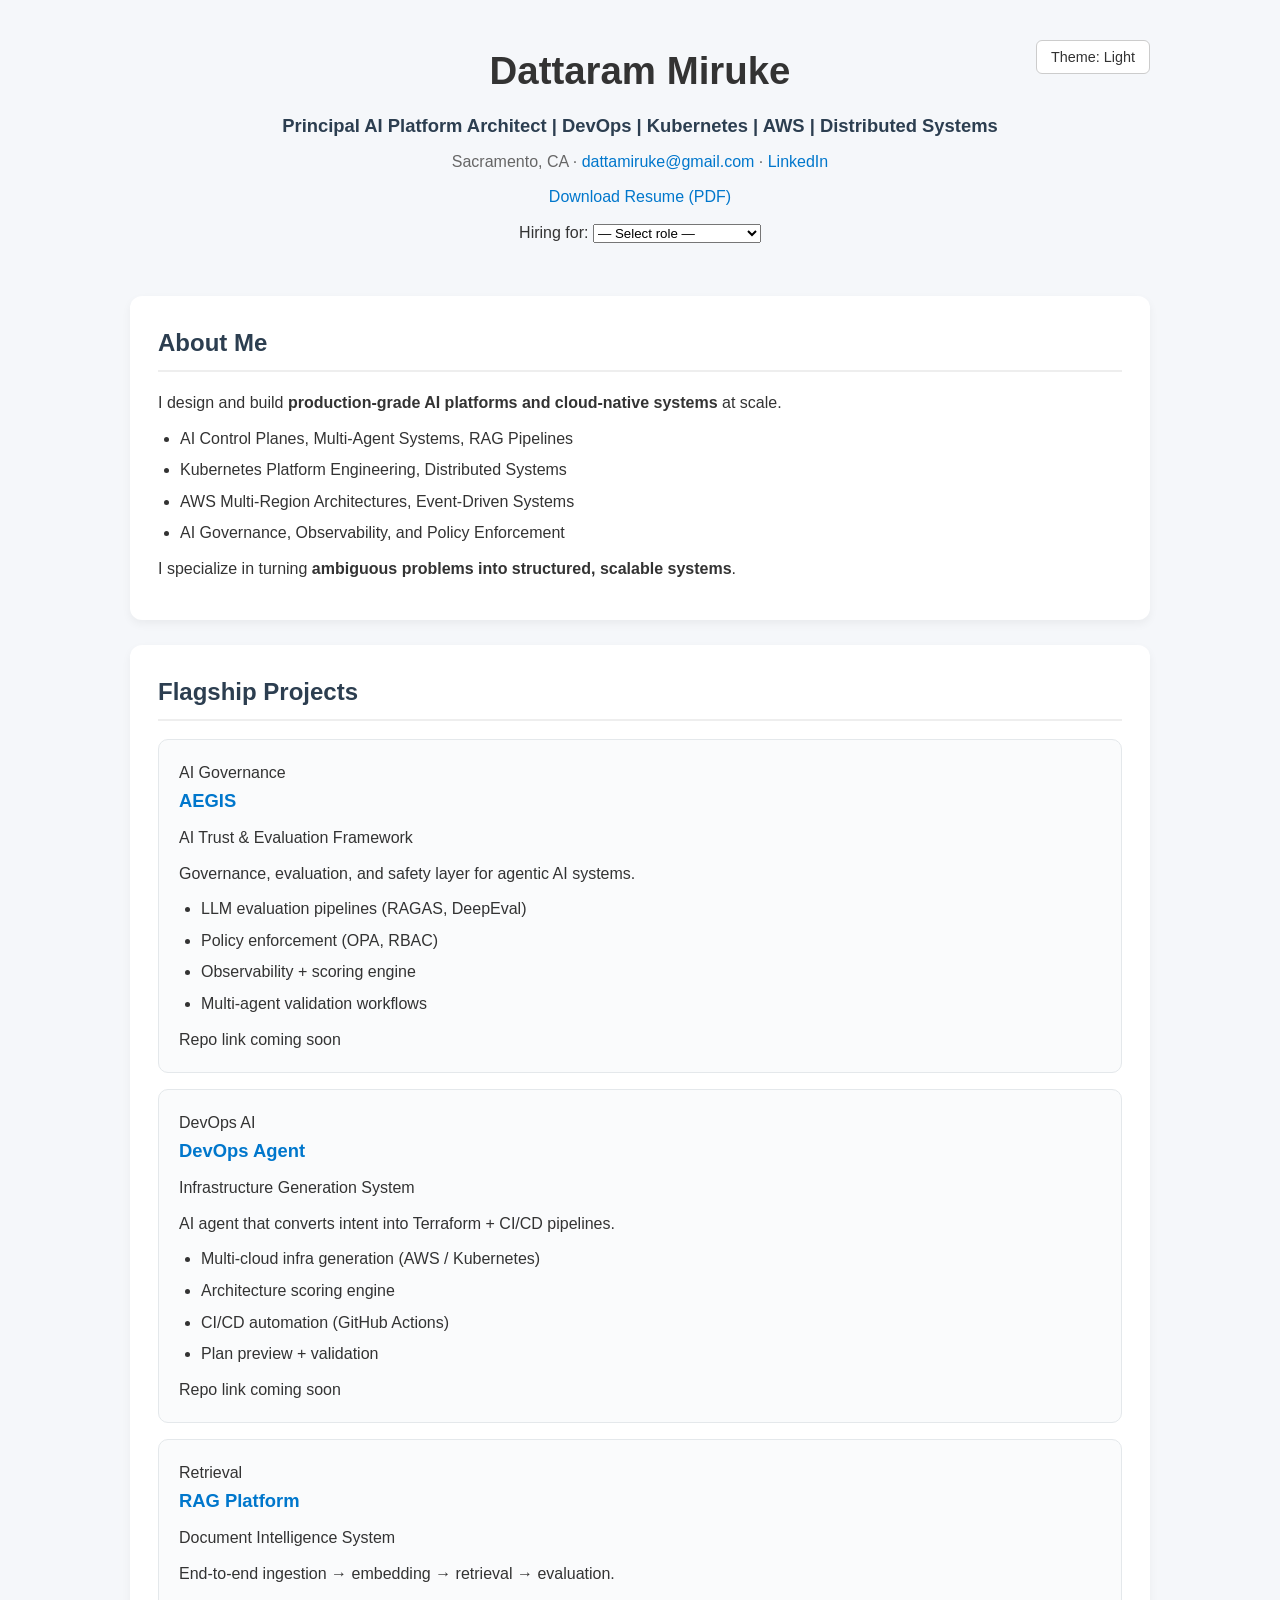
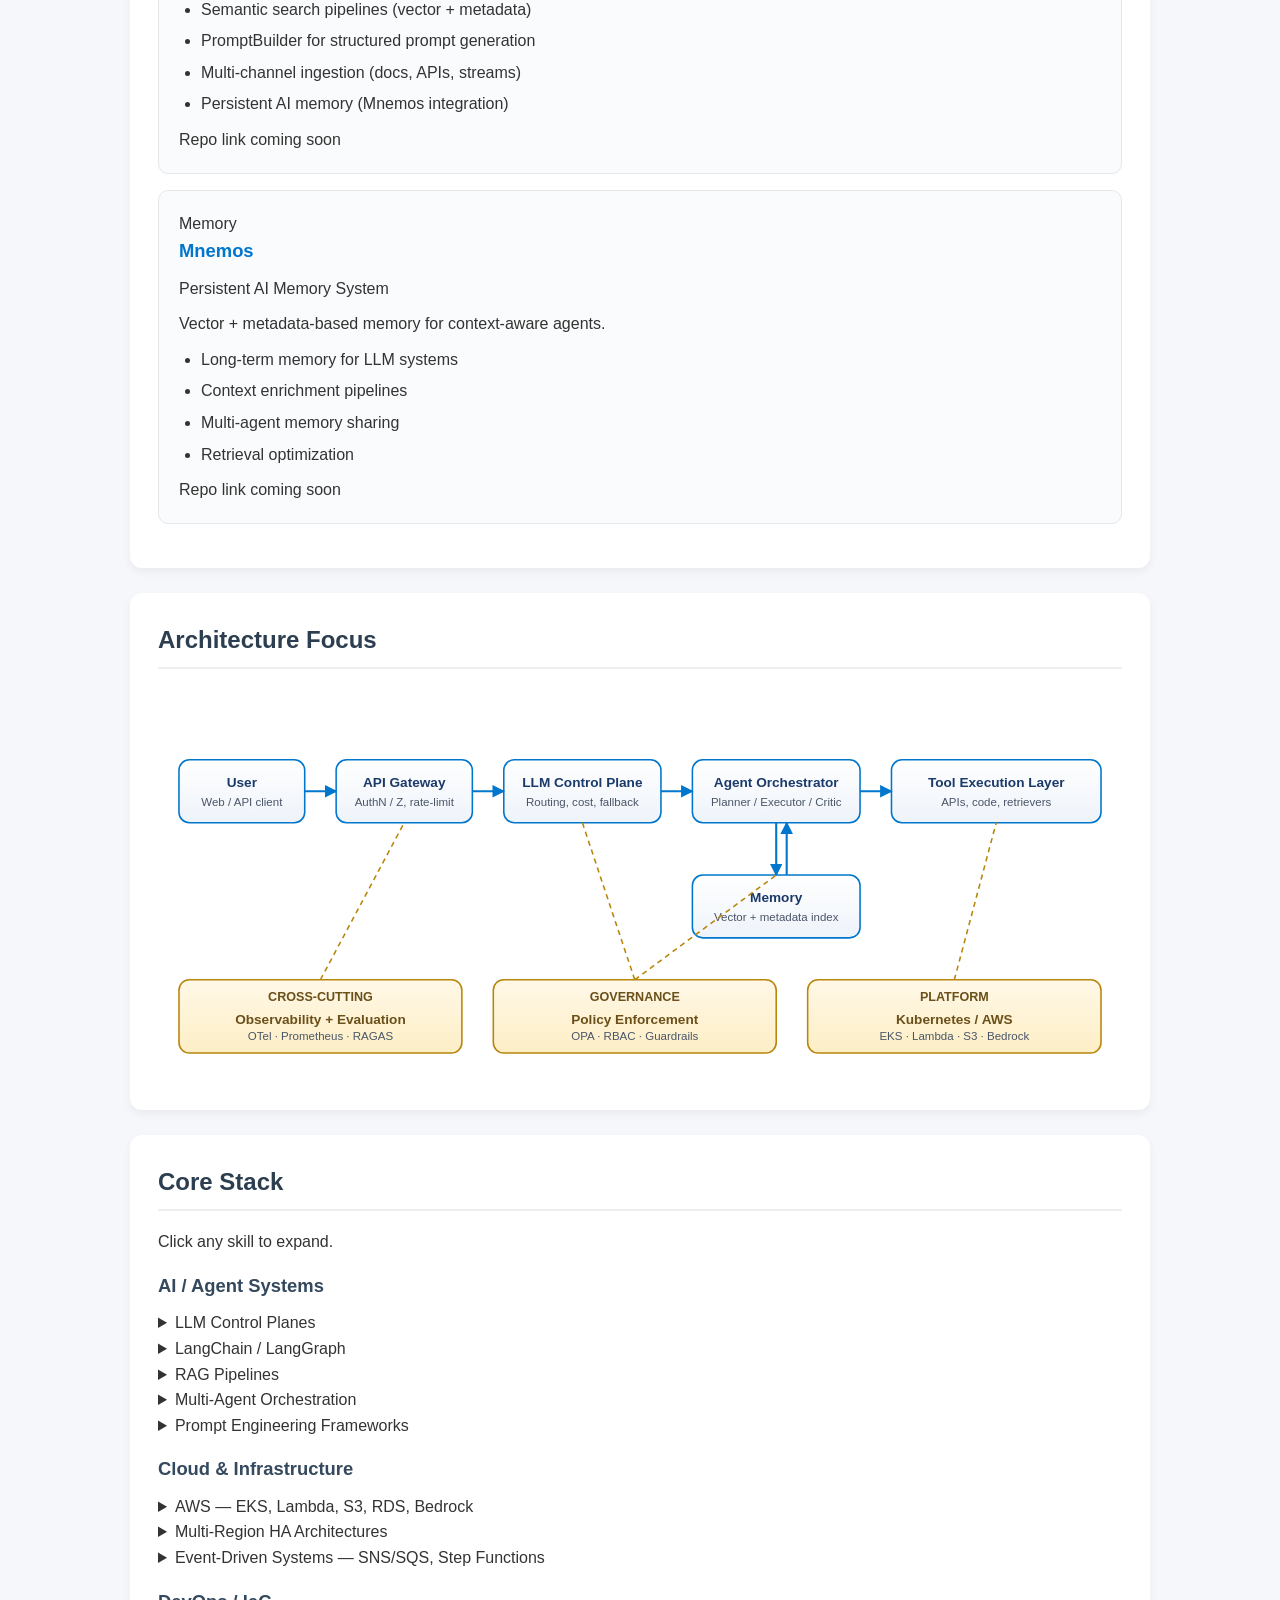
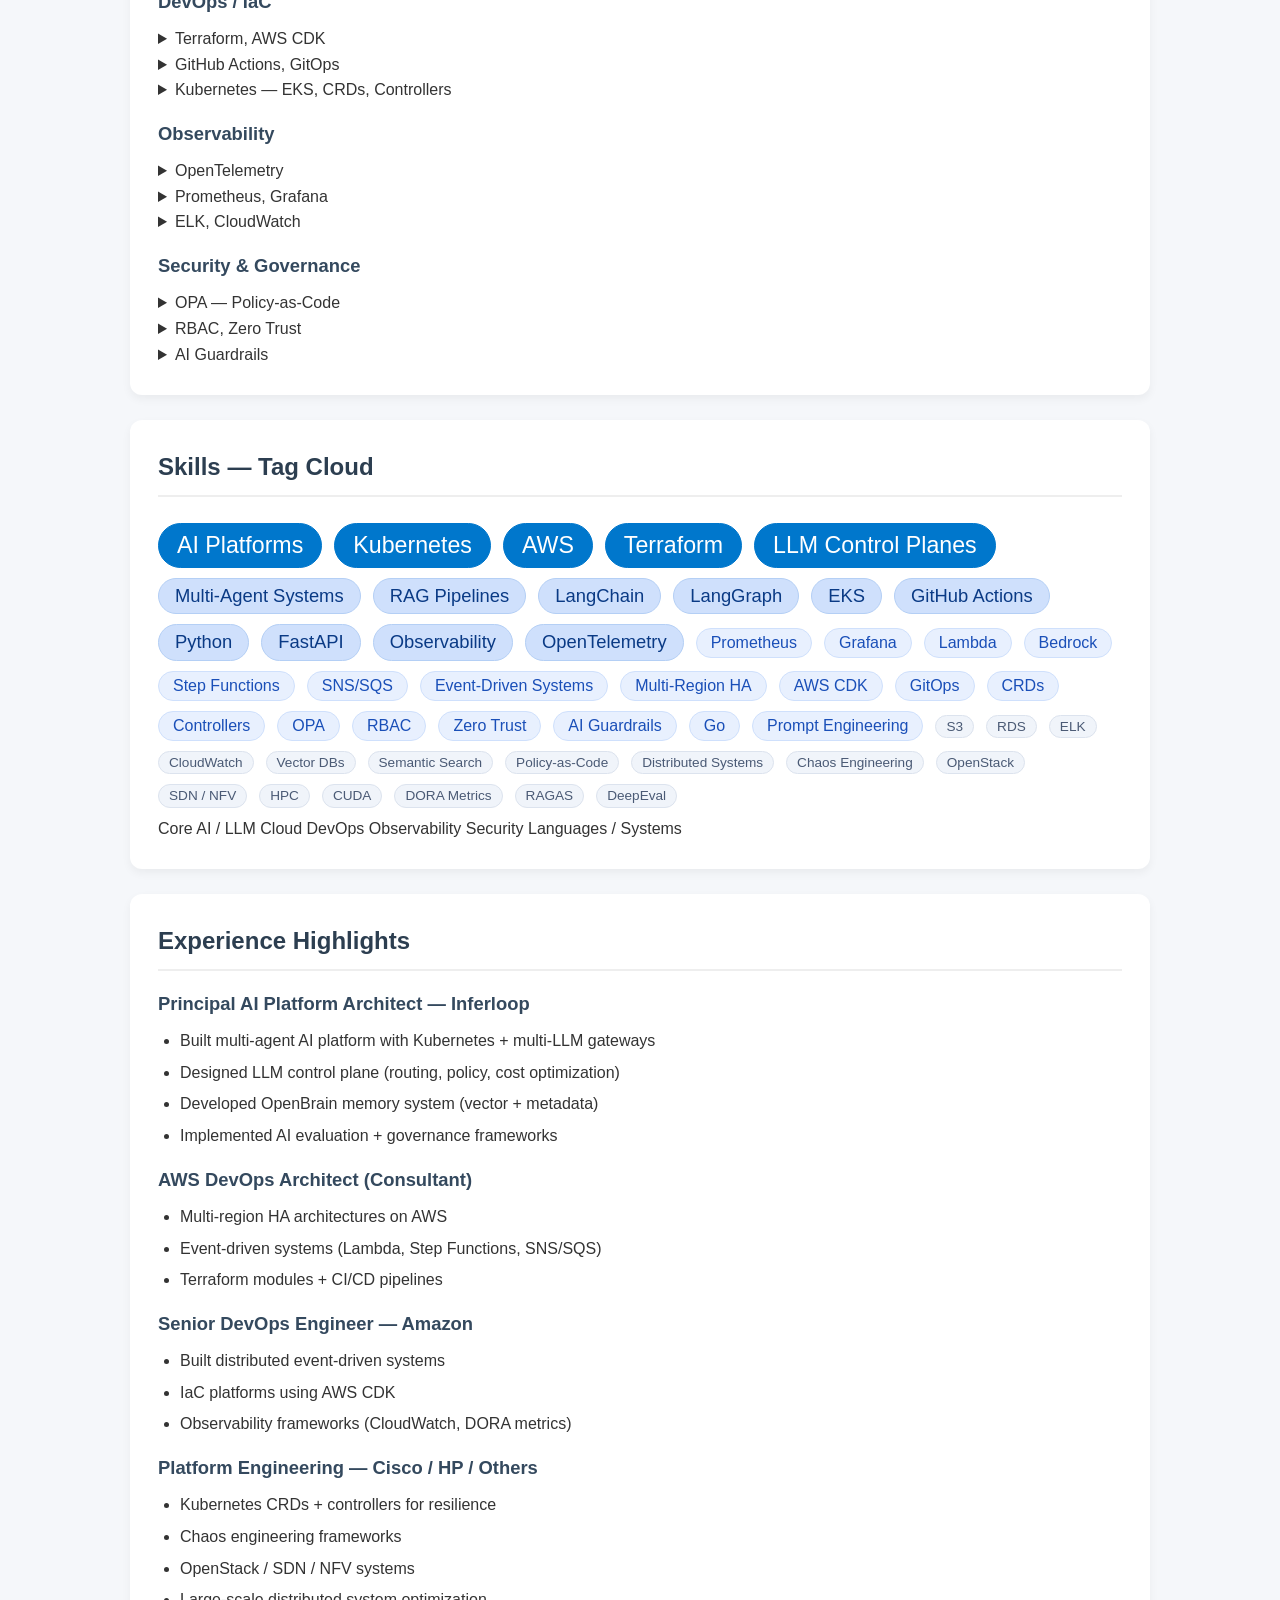
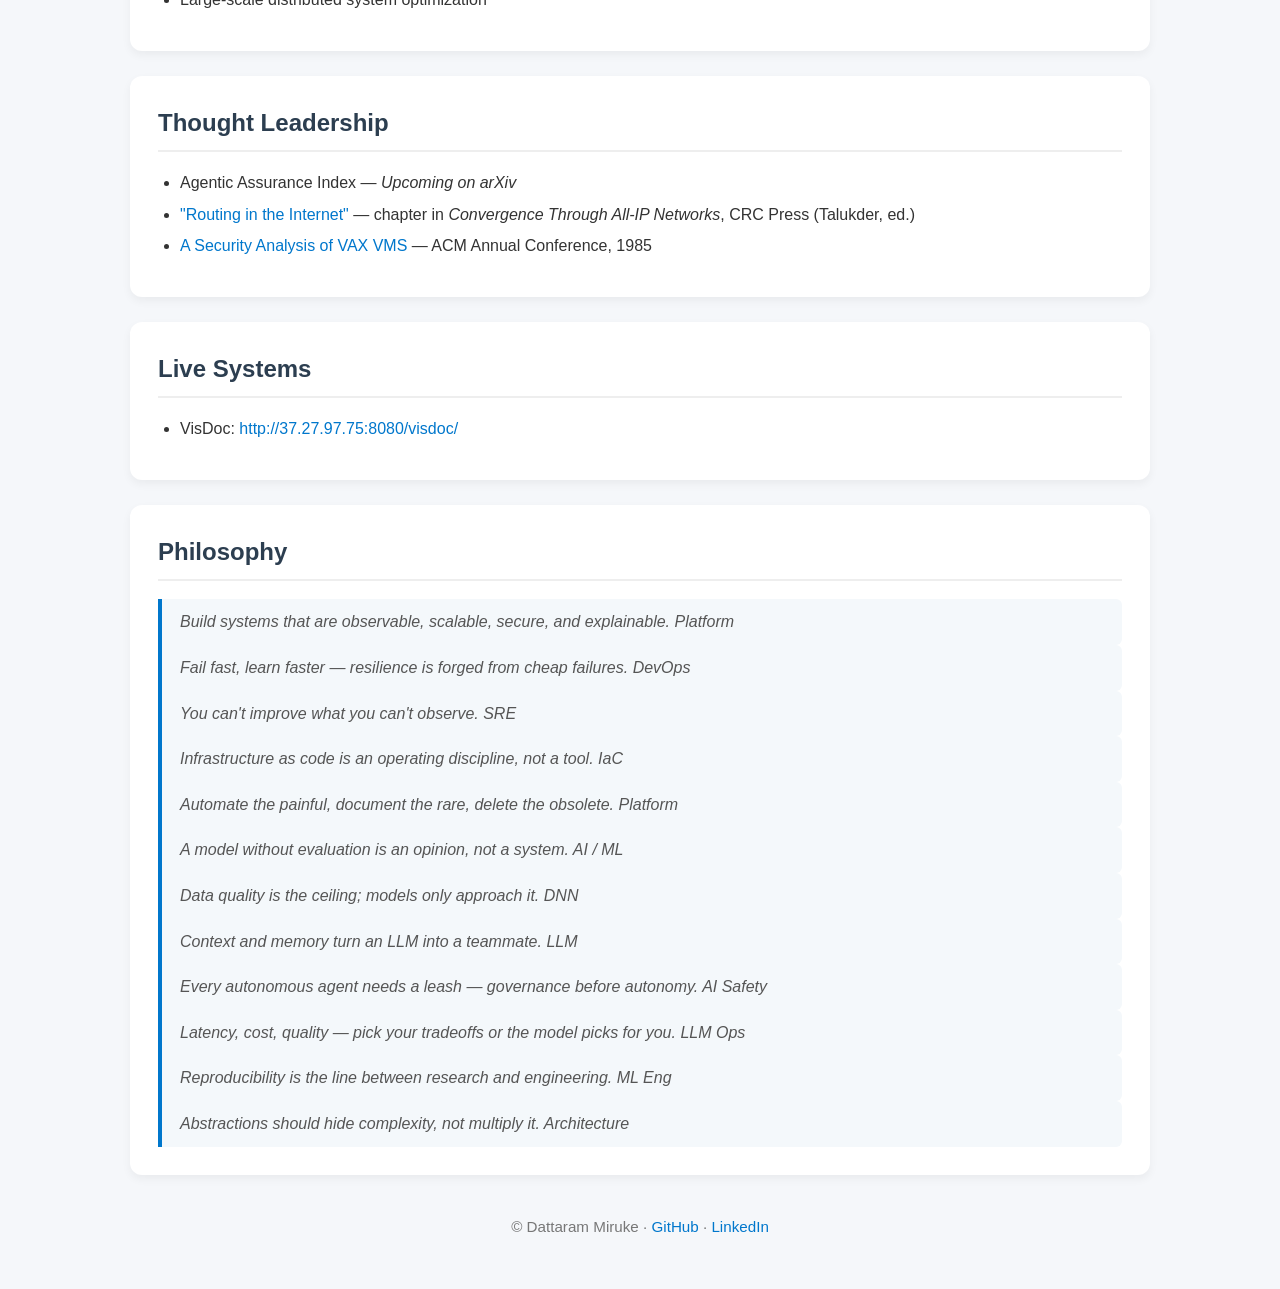
==== commit a7db3a0a: "Link "Routing in the Internet" to Convergence Through All-IP Networks (CRC Press) Co-Authored-By: Cl" ====
--- a/index.html
+++ b/index.html
@@ -4,15 +4,36 @@
   <meta charset="UTF-8">
   <meta name="viewport" content="width=device-width, initial-scale=1.0">
   <title>Dattaram Miruke — Principal AI Platform Architect</title>
+  <meta name="description" content="Principal AI Platform Architect — production-grade AI platforms, Kubernetes, AWS, multi-agent systems, RAG, AI governance.">
+  <meta name="author" content="Dattaram Miruke">
+  <meta property="og:type" content="profile">
+  <meta property="og:title" content="Dattaram Miruke — Principal AI Platform Architect">
+  <meta property="og:description" content="AI platforms, Kubernetes, AWS, multi-agent systems, RAG, AI governance.">
+  <meta property="og:url" content="https://github.com/dattamiruke/portfolio-project">
+  <meta name="twitter:card" content="summary">
+  <meta name="twitter:title" content="Dattaram Miruke — Principal AI Platform Architect">
+  <meta name="twitter:description" content="AI platforms, Kubernetes, AWS, multi-agent systems, RAG, AI governance.">
+  <link rel="icon" type="image/svg+xml" href="assets/images/favicon.svg">
   <link rel="stylesheet" href="style.css">
 </head>
 <body>
 
 <header>
   <h1>Dattaram Miruke</h1>
-  <p class="subtitle">Principal AI Platform Architect | DevOps | Kubernetes | AWS | Distributed Systems</p>
-  <p class="meta">Sacramento, CA &middot; <a href="mailto:dattamiruke@gmail.com">dattamiruke@gmail.com</a></p>
-  <button id="themeToggle" class="toggle" onclick="cycleTheme()">Theme: Light</button>
+  <p class="subtitle" id="hero-headline">Principal AI Platform Architect | DevOps | Kubernetes | AWS | Distributed Systems</p>
+  <p class="meta">Sacramento, CA &middot; <a href="mailto:dattamiruke@gmail.com">dattamiruke@gmail.com</a> &middot; <a href="https://www.linkedin.com/in/dattamiruke/" target="_blank" rel="noopener">LinkedIn</a></p>
+  <p class="resume-download"><a id="resume-link" href="assets/pdf/original.pdf" download="Dattaram-Miruke-Resume.pdf" class="resume-btn">Download Resume (PDF)</a></p>
+  <div class="role-switcher" id="roleSwitcher" hidden>
+    <label for="roleSelect">Hiring for:</label>
+    <select id="roleSelect">
+      <option value="">— Select role —</option>
+      <option value="platform">Platform / Infra</option>
+      <option value="mlops">MLOps</option>
+      <option value="rag">RAG / Applied GenAI</option>
+      <option value="genai-lead">GenAI Engineering Lead</option>
+    </select>
+  </div>
+  <button id="themeToggle" class="toggle">Theme: Light</button>
 </header>
 
 <section>
@@ -31,161 +52,264 @@
 
 <section>
   <h2>Flagship Projects</h2>
-
-  <article class="project">
-    <h3>AEGIS — AI Trust &amp; Evaluation Framework</h3>
-    <p>Governance, evaluation, and safety layer for agentic AI systems.</p>
-    <ul>
-      <li>LLM evaluation pipelines (RAGAS, DeepEval)</li>
-      <li>Policy enforcement (OPA, RBAC)</li>
-      <li>Observability + scoring engine</li>
-      <li>Multi-agent validation workflows</li>
-    </ul>
-    <p><a href="https://github.com/DattaramMiruke/aegis">github.com/DattaramMiruke/aegis</a></p>
-  </article>
-
-  <article class="project">
-    <h3>DevOps Agent — Infra Generation System</h3>
-    <p>AI agent that converts intent into Terraform + CI/CD pipelines.</p>
-    <ul>
-      <li>Multi-cloud infra generation (AWS / Kubernetes)</li>
-      <li>Architecture scoring engine</li>
-      <li>CI/CD automation (GitHub Actions)</li>
-      <li>Plan preview + validation</li>
-    </ul>
-    <p><a href="https://github.com/DattaramMiruke/devops-agent">github.com/DattaramMiruke/devops-agent</a></p>
-  </article>
-
-  <article class="project">
-    <h3>RAG Platform — Document Intelligence System</h3>
-    <p>End-to-end ingestion → embedding → retrieval → evaluation.</p>
-    <ul>
-      <li>Semantic search pipelines (vector + metadata)</li>
-      <li>PromptBuilder for structured prompt generation</li>
-      <li>Multi-channel ingestion (docs, APIs, streams)</li>
-      <li>Persistent AI memory (OpenBrain integration)</li>
-    </ul>
-    <p><a href="https://github.com/DattaramMiruke/rag-platform">github.com/DattaramMiruke/rag-platform</a></p>
-  </article>
-
-  <article class="project">
-    <h3>OpenBrain — Persistent AI Memory System</h3>
-    <p>Vector + metadata-based memory for context-aware agents.</p>
-    <ul>
-      <li>Long-term memory for LLM systems</li>
-      <li>Context enrichment pipelines</li>
-      <li>Multi-agent memory sharing</li>
-      <li>Retrieval optimization</li>
-    </ul>
-    <p><a href="https://github.com/DattaramMiruke/openbrain">github.com/DattaramMiruke/openbrain</a></p>
-  </article>
+  <div class="projects-grid">
+
+    <article class="project" data-repo-id="aegis">
+      <span class="project-tag">AI Governance</span>
+      <h3>AEGIS</h3>
+      <p class="project-tagline">AI Trust &amp; Evaluation Framework</p>
+      <p>Governance, evaluation, and safety layer for agentic AI systems.</p>
+      <ul>
+        <li>LLM evaluation pipelines (RAGAS, DeepEval)</li>
+        <li>Policy enforcement (OPA, RBAC)</li>
+        <li>Observability + scoring engine</li>
+        <li>Multi-agent validation workflows</li>
+      </ul>
+      <span class="project-link project-link-pending">Repo link coming soon</span>
+    </article>
+
+    <article class="project" data-repo-id="devops-agent">
+      <span class="project-tag">DevOps AI</span>
+      <h3>DevOps Agent</h3>
+      <p class="project-tagline">Infrastructure Generation System</p>
+      <p>AI agent that converts intent into Terraform + CI/CD pipelines.</p>
+      <ul>
+        <li>Multi-cloud infra generation (AWS / Kubernetes)</li>
+        <li>Architecture scoring engine</li>
+        <li>CI/CD automation (GitHub Actions)</li>
+        <li>Plan preview + validation</li>
+      </ul>
+      <span class="project-link project-link-pending">Repo link coming soon</span>
+    </article>
+
+    <article class="project" data-repo-id="rag-platform">
+      <span class="project-tag">Retrieval</span>
+      <h3>RAG Platform</h3>
+      <p class="project-tagline">Document Intelligence System</p>
+      <p>End-to-end ingestion &rarr; embedding &rarr; retrieval &rarr; evaluation.</p>
+      <ul>
+        <li>Semantic search pipelines (vector + metadata)</li>
+        <li>PromptBuilder for structured prompt generation</li>
+        <li>Multi-channel ingestion (docs, APIs, streams)</li>
+        <li>Persistent AI memory (Mnemos integration)</li>
+      </ul>
+      <span class="project-link project-link-pending">Repo link coming soon</span>
+    </article>
+
+    <article class="project" data-repo-id="mnemos">
+      <span class="project-tag">Memory</span>
+      <h3>Mnemos</h3>
+      <p class="project-tagline">Persistent AI Memory System</p>
+      <p>Vector + metadata-based memory for context-aware agents.</p>
+      <ul>
+        <li>Long-term memory for LLM systems</li>
+        <li>Context enrichment pipelines</li>
+        <li>Multi-agent memory sharing</li>
+        <li>Retrieval optimization</li>
+      </ul>
+      <span class="project-link project-link-pending">Repo link coming soon</span>
+    </article>
+
+  </div>
 </section>
 
 <section>
   <h2>Architecture Focus</h2>
-<pre>
-User → API Gateway → LLM Control Plane → Agent Orchestrator
-     → Tool Execution Layer → Memory (Vector + Metadata)
-     → Observability + Evaluation → Policy Enforcement
-</pre>
+  <img src="assets/images/architecture.svg" alt="Reference architecture: User → API Gateway → LLM Control Plane → Agent Orchestrator → Tool Execution → Memory → Observability + Evaluation + Policy Enforcement" class="architecture-diagram">
 </section>
 
 <section>
   <h2>Core Stack</h2>
-
-  <h3>AI / Agent Systems</h3>
-  <ul>
-    <li>LLM Control Planes</li>
-    <li>LangChain / LangGraph</li>
-    <li>RAG Pipelines</li>
-    <li>Multi-Agent Orchestration</li>
-    <li>Prompt Engineering Frameworks</li>
-  </ul>
-
-  <h3>Cloud &amp; Infrastructure</h3>
-  <ul>
-    <li>AWS (EKS, Lambda, S3, RDS, Bedrock)</li>
-    <li>Multi-Region HA Architectures</li>
-    <li>Event-Driven Systems (SNS/SQS, Step Functions)</li>
-  </ul>
-
-  <h3>DevOps / IaC</h3>
-  <ul>
-    <li>Terraform, AWS CDK</li>
-    <li>GitHub Actions, GitOps</li>
-    <li>Kubernetes (EKS, CRDs, Controllers)</li>
-  </ul>
-
-  <h3>Observability</h3>
-  <ul>
-    <li>OpenTelemetry</li>
-    <li>Prometheus, Grafana</li>
-    <li>ELK, CloudWatch</li>
-  </ul>
-
-  <h3>Security &amp; Governance</h3>
-  <ul>
-    <li>OPA (Policy-as-Code)</li>
-    <li>RBAC, Zero Trust</li>
-    <li>AI Guardrails</li>
-  </ul>
+  <p class="stack-hint">Click any skill to expand.</p>
+
+  <div class="stack-group">
+    <h3>AI / Agent Systems</h3>
+    <details class="skill">
+      <summary>LLM Control Planes</summary>
+      <div class="skill-body">
+        Central routing, policy, and cost-optimization layer that sits in front of multiple LLM providers. Handles model selection, fallbacks, rate limits, auth, prompt/response logging, and per-tenant quotas — turning a collection of model APIs into a governed platform surface.
+      </div>
+    </details>
+    <details class="skill">
+      <summary>LangChain / LangGraph</summary>
+      <div class="skill-body">
+        Frameworks for composing LLM-powered applications. LangChain provides chains, tools, retrievers, and memory primitives. LangGraph layers a graph-based state machine on top — enabling cycles, branching, and multi-agent flows that plain chains cannot express cleanly.
+      </div>
+    </details>
+    <details class="skill">
+      <summary>RAG Pipelines</summary>
+      <div class="skill-body">
+        Retrieval-Augmented Generation: ingest documents, chunk, embed, store in a vector DB (+ metadata index), retrieve top-k at query time, and feed into the prompt. Ends with evaluation (RAGAS, DeepEval) on faithfulness, answer relevance, and context precision.
+      </div>
+    </details>
+    <details class="skill">
+      <summary>Multi-Agent Orchestration</summary>
+      <div class="skill-body">
+        Coordinating multiple specialized agents (e.g. planner, executor, critic, evaluator) around a shared task. Requires routing, message passing, shared/scoped memory, tool permissions, and deterministic handoff — plus guardrails so one misbehaving agent doesn't blow up the workflow.
+      </div>
+    </details>
+    <details class="skill">
+      <summary>Prompt Engineering Frameworks</summary>
+      <div class="skill-body">
+        Structured prompt composition: templates, few-shot example libraries, role/system prompt separation, output-schema enforcement (JSON mode, function calling), and regression testing of prompts like code — so prompt changes don't silently degrade production quality.
+      </div>
+    </details>
+  </div>
+
+  <div class="stack-group">
+    <h3>Cloud &amp; Infrastructure</h3>
+    <details class="skill">
+      <summary>AWS — EKS, Lambda, S3, RDS, Bedrock</summary>
+      <div class="skill-body">
+        Core AWS surface: EKS for Kubernetes control plane, Lambda for event-driven compute, S3 for durable object storage, RDS for managed relational DBs, and Bedrock as the managed-LLM entrypoint for foundation models (Claude, Llama, Titan).
+      </div>
+    </details>
+    <details class="skill">
+      <summary>Multi-Region HA Architectures</summary>
+      <div class="skill-body">
+        Active-active and active-passive deployments spanning multiple AWS regions. Covers cross-region replication (S3, RDS, DynamoDB global tables), Route53 failover, regional isolation of blast radius, and DR runbooks that are rehearsed, not just documented.
+      </div>
+    </details>
+    <details class="skill">
+      <summary>Event-Driven Systems — SNS/SQS, Step Functions</summary>
+      <div class="skill-body">
+        Asynchronous workflows: SNS for pub/sub fan-out, SQS for durable decoupling + retries + DLQs, Step Functions for long-running state machines. Turns synchronous RPC chains into resilient pipelines where each stage can fail and be replayed independently.
+      </div>
+    </details>
+  </div>
+
+  <div class="stack-group">
+    <h3>DevOps / IaC</h3>
+    <details class="skill">
+      <summary>Terraform, AWS CDK</summary>
+      <div class="skill-body">
+        Declarative infrastructure-as-code. Terraform for multi-cloud / provider-agnostic work with state management and reusable modules. AWS CDK for AWS-native workflows that benefit from a real programming language (Python/TypeScript) and higher-level constructs.
+      </div>
+    </details>
+    <details class="skill">
+      <summary>GitHub Actions, GitOps</summary>
+      <div class="skill-body">
+        CI/CD pipelines defined as YAML next to the code. GitOps takes this further — cluster/infra state is continuously reconciled against what's in Git (ArgoCD, Flux), so the repo is the source of truth and rollbacks are just git reverts.
+      </div>
+    </details>
+    <details class="skill">
+      <summary>Kubernetes — EKS, CRDs, Controllers</summary>
+      <div class="skill-body">
+        Container orchestration plus the operator pattern: Custom Resource Definitions extend the K8s API, and controllers watch those resources and drive the world toward declared state. The cleanest way to encode platform logic inside the cluster itself.
+      </div>
+    </details>
+  </div>
+
+  <div class="stack-group">
+    <h3>Observability</h3>
+    <details class="skill">
+      <summary>OpenTelemetry</summary>
+      <div class="skill-body">
+        Vendor-neutral instrumentation standard for traces, metrics, and logs. SDKs emit data in a common format; the collector routes it to any backend (Prometheus, Jaeger, Datadog, CloudWatch). Breaks the lock-in between application code and observability vendor.
+      </div>
+    </details>
+    <details class="skill">
+      <summary>Prometheus, Grafana</summary>
+      <div class="skill-body">
+        Prometheus pulls and stores time-series metrics with a powerful query language (PromQL). Grafana sits on top for dashboards, alerting, and visual exploration. The de-facto open-source monitoring pair for Kubernetes and cloud-native workloads.
+      </div>
+    </details>
+    <details class="skill">
+      <summary>ELK, CloudWatch</summary>
+      <div class="skill-body">
+        ELK (Elasticsearch + Logstash + Kibana) for searchable, structured log aggregation across many services. CloudWatch for AWS-native metrics, logs, and alarms tightly integrated with every AWS service. Often run side-by-side — one for apps, one for infra.
+      </div>
+    </details>
+  </div>
+
+  <div class="stack-group">
+    <h3>Security &amp; Governance</h3>
+    <details class="skill">
+      <summary>OPA — Policy-as-Code</summary>
+      <div class="skill-body">
+        Open Policy Agent: a general-purpose policy engine that evaluates Rego rules. Decouples authorization logic from application code so the same policies enforce K8s admission, API authorization, and Terraform plan checks — policy becomes a versioned artifact.
+      </div>
+    </details>
+    <details class="skill">
+      <summary>RBAC, Zero Trust</summary>
+      <div class="skill-body">
+        RBAC — access tied to roles and bindings, enforced at every API boundary. Zero Trust — drop the network perimeter assumption; every request is authenticated, authorized, and encrypted regardless of origin. Identity becomes the new perimeter.
+      </div>
+    </details>
+    <details class="skill">
+      <summary>AI Guardrails</summary>
+      <div class="skill-body">
+        Input and output controls around LLM calls: prompt-injection defense, PII redaction, content policy filters, hallucination / groundedness checks, and refusal handling. The "hard edges" that make an otherwise-stochastic model safe to put in front of users.
+      </div>
+    </details>
+  </div>
+
 </section>
 
 <section>
   <h2>Skills &mdash; Tag Cloud</h2>
   <div class="tag-cloud">
-    <span class="tag tag-xl">AI Platforms</span>
-    <span class="tag tag-xl">Kubernetes</span>
-    <span class="tag tag-xl">AWS</span>
-    <span class="tag tag-xl">Terraform</span>
-    <span class="tag tag-xl">LLM Control Planes</span>
-
-    <span class="tag tag-lg">Multi-Agent Systems</span>
-    <span class="tag tag-lg">RAG Pipelines</span>
-    <span class="tag tag-lg">LangChain</span>
-    <span class="tag tag-lg">LangGraph</span>
-    <span class="tag tag-lg">EKS</span>
-    <span class="tag tag-lg">GitHub Actions</span>
-    <span class="tag tag-lg">Python</span>
-    <span class="tag tag-lg">FastAPI</span>
-    <span class="tag tag-lg">Observability</span>
-    <span class="tag tag-lg">OpenTelemetry</span>
-
-    <span class="tag tag-md">Prometheus</span>
-    <span class="tag tag-md">Grafana</span>
-    <span class="tag tag-md">Lambda</span>
-    <span class="tag tag-md">Bedrock</span>
-    <span class="tag tag-md">Step Functions</span>
-    <span class="tag tag-md">SNS/SQS</span>
-    <span class="tag tag-md">Event-Driven Systems</span>
-    <span class="tag tag-md">Multi-Region HA</span>
-    <span class="tag tag-md">AWS CDK</span>
-    <span class="tag tag-md">GitOps</span>
-    <span class="tag tag-md">CRDs</span>
-    <span class="tag tag-md">Controllers</span>
-    <span class="tag tag-md">OPA</span>
-    <span class="tag tag-md">RBAC</span>
-    <span class="tag tag-md">Zero Trust</span>
-    <span class="tag tag-md">AI Guardrails</span>
-    <span class="tag tag-md">Go</span>
-    <span class="tag tag-md">Prompt Engineering</span>
-
-    <span class="tag tag-sm">S3</span>
-    <span class="tag tag-sm">RDS</span>
-    <span class="tag tag-sm">ELK</span>
-    <span class="tag tag-sm">CloudWatch</span>
-    <span class="tag tag-sm">Vector DBs</span>
-    <span class="tag tag-sm">Semantic Search</span>
-    <span class="tag tag-sm">Policy-as-Code</span>
-    <span class="tag tag-sm">Distributed Systems</span>
-    <span class="tag tag-sm">Chaos Engineering</span>
-    <span class="tag tag-sm">OpenStack</span>
-    <span class="tag tag-sm">SDN / NFV</span>
-    <span class="tag tag-sm">HPC</span>
-    <span class="tag tag-sm">CUDA</span>
-    <span class="tag tag-sm">DORA Metrics</span>
-    <span class="tag tag-sm">RAGAS</span>
-    <span class="tag tag-sm">DeepEval</span>
+    <span class="tag tag-xl cat-core">AI Platforms</span>
+    <span class="tag tag-xl cat-core">Kubernetes</span>
+    <span class="tag tag-xl cat-core">AWS</span>
+    <span class="tag tag-xl cat-core">Terraform</span>
+    <span class="tag tag-xl cat-core">LLM Control Planes</span>
+
+    <span class="tag tag-lg cat-ai">Multi-Agent Systems</span>
+    <span class="tag tag-lg cat-ai">RAG Pipelines</span>
+    <span class="tag tag-lg cat-ai">LangChain</span>
+    <span class="tag tag-lg cat-ai">LangGraph</span>
+    <span class="tag tag-lg cat-cloud">EKS</span>
+    <span class="tag tag-lg cat-devops">GitHub Actions</span>
+    <span class="tag tag-lg cat-lang">Python</span>
+    <span class="tag tag-lg cat-lang">FastAPI</span>
+    <span class="tag tag-lg cat-obs">Observability</span>
+    <span class="tag tag-lg cat-obs">OpenTelemetry</span>
+
+    <span class="tag tag-md cat-obs">Prometheus</span>
+    <span class="tag tag-md cat-obs">Grafana</span>
+    <span class="tag tag-md cat-cloud">Lambda</span>
+    <span class="tag tag-md cat-cloud">Bedrock</span>
+    <span class="tag tag-md cat-cloud">Step Functions</span>
+    <span class="tag tag-md cat-cloud">SNS/SQS</span>
+    <span class="tag tag-md cat-cloud">Event-Driven Systems</span>
+    <span class="tag tag-md cat-cloud">Multi-Region HA</span>
+    <span class="tag tag-md cat-cloud">AWS CDK</span>
+    <span class="tag tag-md cat-devops">GitOps</span>
+    <span class="tag tag-md cat-devops">CRDs</span>
+    <span class="tag tag-md cat-devops">Controllers</span>
+    <span class="tag tag-md cat-security">OPA</span>
+    <span class="tag tag-md cat-security">RBAC</span>
+    <span class="tag tag-md cat-security">Zero Trust</span>
+    <span class="tag tag-md cat-security">AI Guardrails</span>
+    <span class="tag tag-md cat-lang">Go</span>
+    <span class="tag tag-md cat-ai">Prompt Engineering</span>
+
+    <span class="tag tag-sm cat-cloud">S3</span>
+    <span class="tag tag-sm cat-cloud">RDS</span>
+    <span class="tag tag-sm cat-obs">ELK</span>
+    <span class="tag tag-sm cat-obs">CloudWatch</span>
+    <span class="tag tag-sm cat-ai">Vector DBs</span>
+    <span class="tag tag-sm cat-ai">Semantic Search</span>
+    <span class="tag tag-sm cat-security">Policy-as-Code</span>
+    <span class="tag tag-sm cat-lang">Distributed Systems</span>
+    <span class="tag tag-sm cat-devops">Chaos Engineering</span>
+    <span class="tag tag-sm cat-lang">OpenStack</span>
+    <span class="tag tag-sm cat-lang">SDN / NFV</span>
+    <span class="tag tag-sm cat-lang">HPC</span>
+    <span class="tag tag-sm cat-lang">CUDA</span>
+    <span class="tag tag-sm cat-obs">DORA Metrics</span>
+    <span class="tag tag-sm cat-ai">RAGAS</span>
+    <span class="tag tag-sm cat-ai">DeepEval</span>
+  </div>
+  <div class="tag-legend">
+    <span class="legend-item"><span class="legend-dot cat-core"></span> Core</span>
+    <span class="legend-item"><span class="legend-dot cat-ai"></span> AI / LLM</span>
+    <span class="legend-item"><span class="legend-dot cat-cloud"></span> Cloud</span>
+    <span class="legend-item"><span class="legend-dot cat-devops"></span> DevOps</span>
+    <span class="legend-item"><span class="legend-dot cat-obs"></span> Observability</span>
+    <span class="legend-item"><span class="legend-dot cat-security"></span> Security</span>
+    <span class="legend-item"><span class="legend-dot cat-lang"></span> Languages / Systems</span>
   </div>
 </section>
 
@@ -226,9 +350,9 @@
 <section>
   <h2>Thought Leadership</h2>
   <ul>
-    <li>Agentic Assurance Index (Upcoming — arXiv)</li>
-    <li>"Routing in the Internet" — CRC Press</li>
-    <li>Early security research (USENIX)</li>
+    <li>Agentic Assurance Index &mdash; <em>Upcoming on arXiv</em></li>
+    <li><a href="https://www.amazon.com/Convergence-Through-All-IP-Networks-Talukder-ebook/dp/B07L6Q78SJ" target="_blank" rel="noopener">"Routing in the Internet"</a> &mdash; chapter in <em>Convergence Through All-IP Networks</em>, CRC Press (Talukder, ed.)</li>
+    <li><a href="https://dl.acm.org/doi/10.1145/320435.320547" target="_blank" rel="noopener">A Security Analysis of VAX VMS</a> &mdash; ACM Annual Conference, 1985</li>
   </ul>
 </section>
 
@@ -241,16 +365,65 @@
 
 <section>
   <h2>Philosophy</h2>
-  <blockquote>
-    Build systems that are observable, scalable, secure, and explainable.
-  </blockquote>
+  <div class="philosophy-rotator" id="philosophyRotator" title="Click to advance">
+    <blockquote class="philosophy-quote active">
+      <span class="quote-text">Build systems that are observable, scalable, secure, and explainable.</span>
+      <span class="quote-tag">Platform</span>
+    </blockquote>
+    <blockquote class="philosophy-quote">
+      <span class="quote-text">Fail fast, learn faster &mdash; resilience is forged from cheap failures.</span>
+      <span class="quote-tag">DevOps</span>
+    </blockquote>
+    <blockquote class="philosophy-quote">
+      <span class="quote-text">You can't improve what you can't observe.</span>
+      <span class="quote-tag">SRE</span>
+    </blockquote>
+    <blockquote class="philosophy-quote">
+      <span class="quote-text">Infrastructure as code is an operating discipline, not a tool.</span>
+      <span class="quote-tag">IaC</span>
+    </blockquote>
+    <blockquote class="philosophy-quote">
+      <span class="quote-text">Automate the painful, document the rare, delete the obsolete.</span>
+      <span class="quote-tag">Platform</span>
+    </blockquote>
+    <blockquote class="philosophy-quote">
+      <span class="quote-text">A model without evaluation is an opinion, not a system.</span>
+      <span class="quote-tag">AI / ML</span>
+    </blockquote>
+    <blockquote class="philosophy-quote">
+      <span class="quote-text">Data quality is the ceiling; models only approach it.</span>
+      <span class="quote-tag">DNN</span>
+    </blockquote>
+    <blockquote class="philosophy-quote">
+      <span class="quote-text">Context and memory turn an LLM into a teammate.</span>
+      <span class="quote-tag">LLM</span>
+    </blockquote>
+    <blockquote class="philosophy-quote">
+      <span class="quote-text">Every autonomous agent needs a leash &mdash; governance before autonomy.</span>
+      <span class="quote-tag">AI Safety</span>
+    </blockquote>
+    <blockquote class="philosophy-quote">
+      <span class="quote-text">Latency, cost, quality &mdash; pick your tradeoffs or the model picks for you.</span>
+      <span class="quote-tag">LLM Ops</span>
+    </blockquote>
+    <blockquote class="philosophy-quote">
+      <span class="quote-text">Reproducibility is the line between research and engineering.</span>
+      <span class="quote-tag">ML Eng</span>
+    </blockquote>
+    <blockquote class="philosophy-quote">
+      <span class="quote-text">Abstractions should hide complexity, not multiply it.</span>
+      <span class="quote-tag">Architecture</span>
+    </blockquote>
+  </div>
+  <div class="philosophy-dots" id="philosophyDots"></div>
 </section>
 
 <footer>
-  <p>&copy; Dattaram Miruke &middot; <a href="https://github.com/DattaramMiruke">github.com/DattaramMiruke</a></p>
+  <p>&copy; Dattaram Miruke &middot; <a href="https://github.com/dattamiruke" target="_blank" rel="noopener">GitHub</a> &middot; <a href="https://www.linkedin.com/in/dattamiruke/" target="_blank" rel="noopener">LinkedIn</a></p>
 </footer>
 
 <script>
+(() => {
   const themes = ["light", "white", "dark"];
   const labels = { light: "Theme: Light", white: "Theme: White", dark: "Theme: Dark" };
   let idx = 0;
@@ -267,8 +440,46 @@
     applyTheme(themes[idx]);
   }
 
+  document.getElementById("themeToggle").addEventListener("click", cycleTheme);
   applyTheme(themes[idx]);
+
+  /* Philosophy rotator */
+  const phQuotes = document.querySelectorAll(".philosophy-quote");
+  const phDots = document.getElementById("philosophyDots");
+  const phRotator = document.getElementById("philosophyRotator");
+  let phIdx = 0;
+  let phTimer = null;
+
+  phQuotes.forEach((_, i) => {
+    const d = document.createElement("span");
+    d.className = "philosophy-dot" + (i === 0 ? " active" : "");
+    d.addEventListener("click", () => showQuote(i, true));
+    phDots.appendChild(d);
+  });
+  const dots = phDots.querySelectorAll(".philosophy-dot");
+
+  function showQuote(n, resetTimer) {
+    phQuotes[phIdx].classList.remove("active");
+    dots[phIdx].classList.remove("active");
+    phIdx = (n + phQuotes.length) % phQuotes.length;
+    phQuotes[phIdx].classList.add("active");
+    dots[phIdx].classList.add("active");
+    if (resetTimer) startRotate();
+  }
+
+  function startRotate() {
+    clearInterval(phTimer);
+    phTimer = setInterval(() => showQuote(phIdx + 1, false), 6000);
+  }
+
+  phRotator.addEventListener("click", () => showQuote(phIdx + 1, true));
+  phRotator.addEventListener("mouseenter", () => clearInterval(phTimer));
+  phRotator.addEventListener("mouseleave", startRotate);
+  startRotate();
+})();
 </script>
+
+<script src="assets/roles.js" defer></script>
 
 </body>
 </html>
